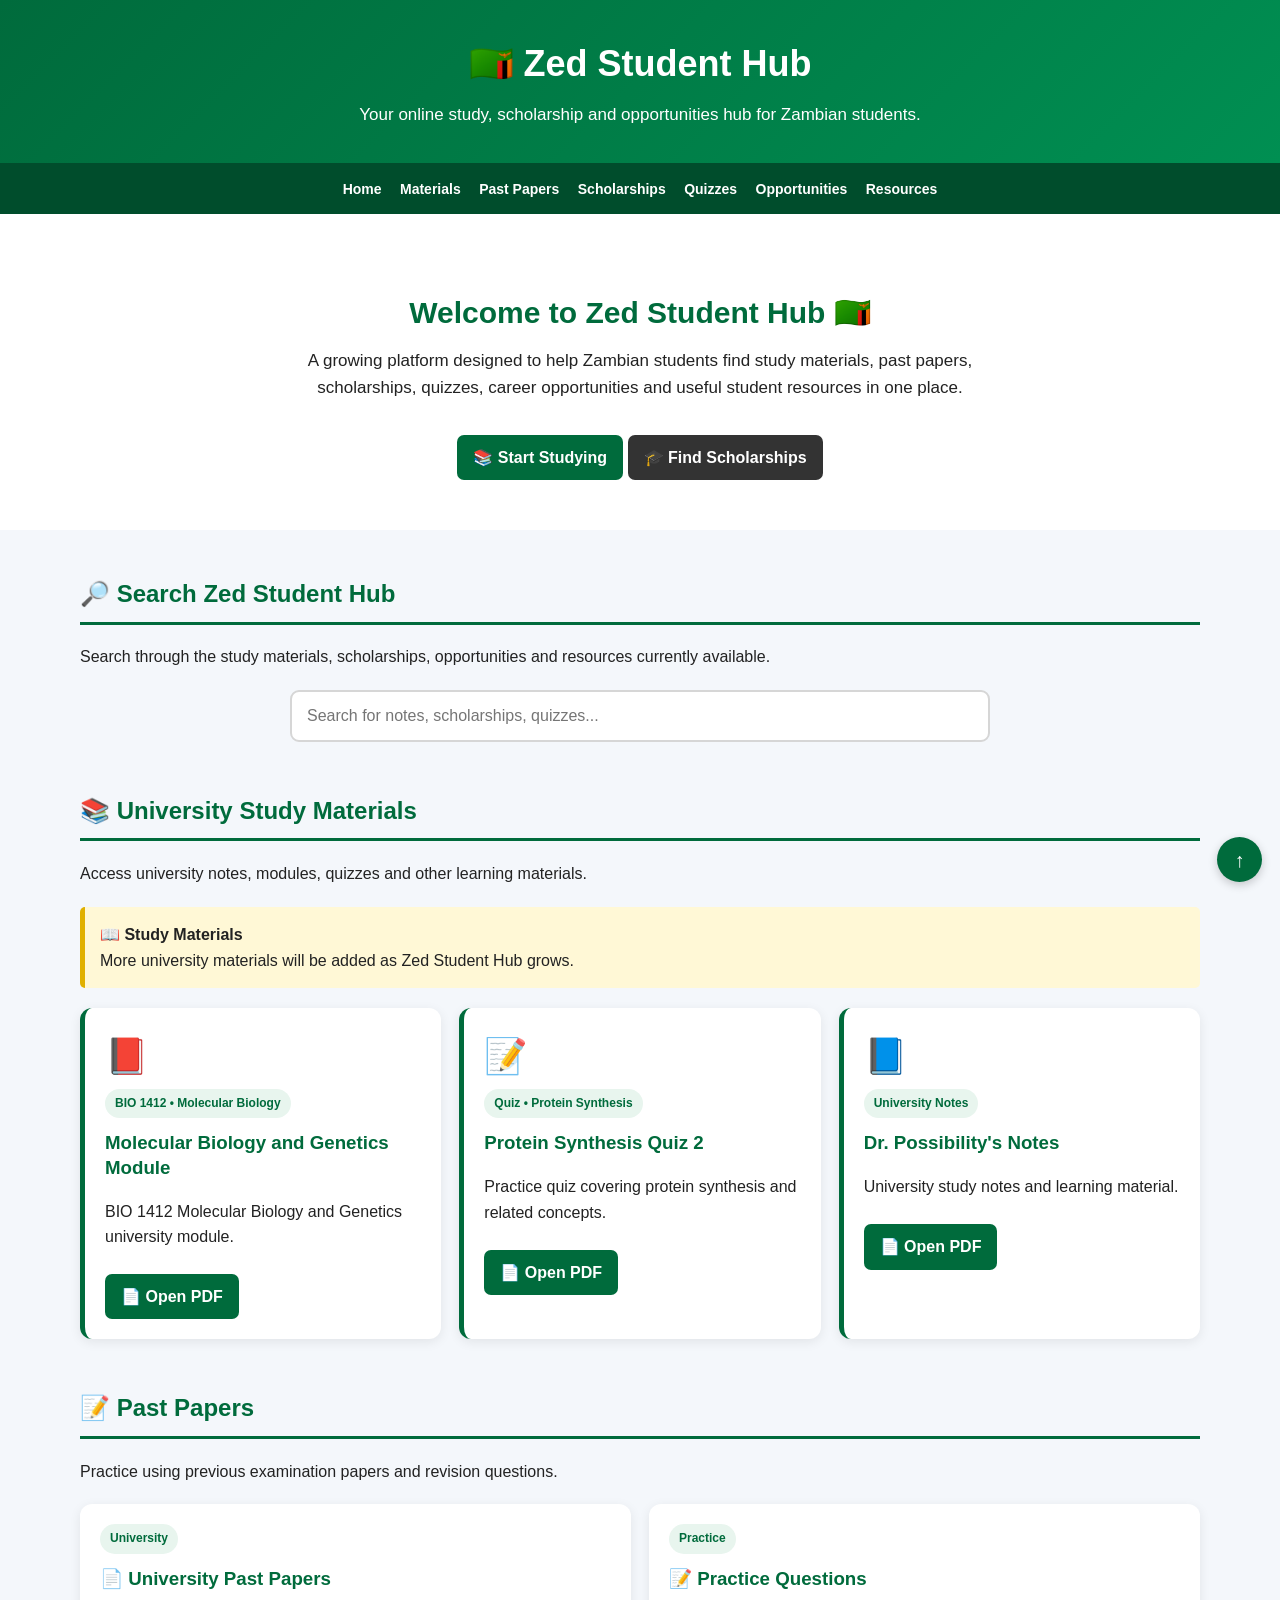
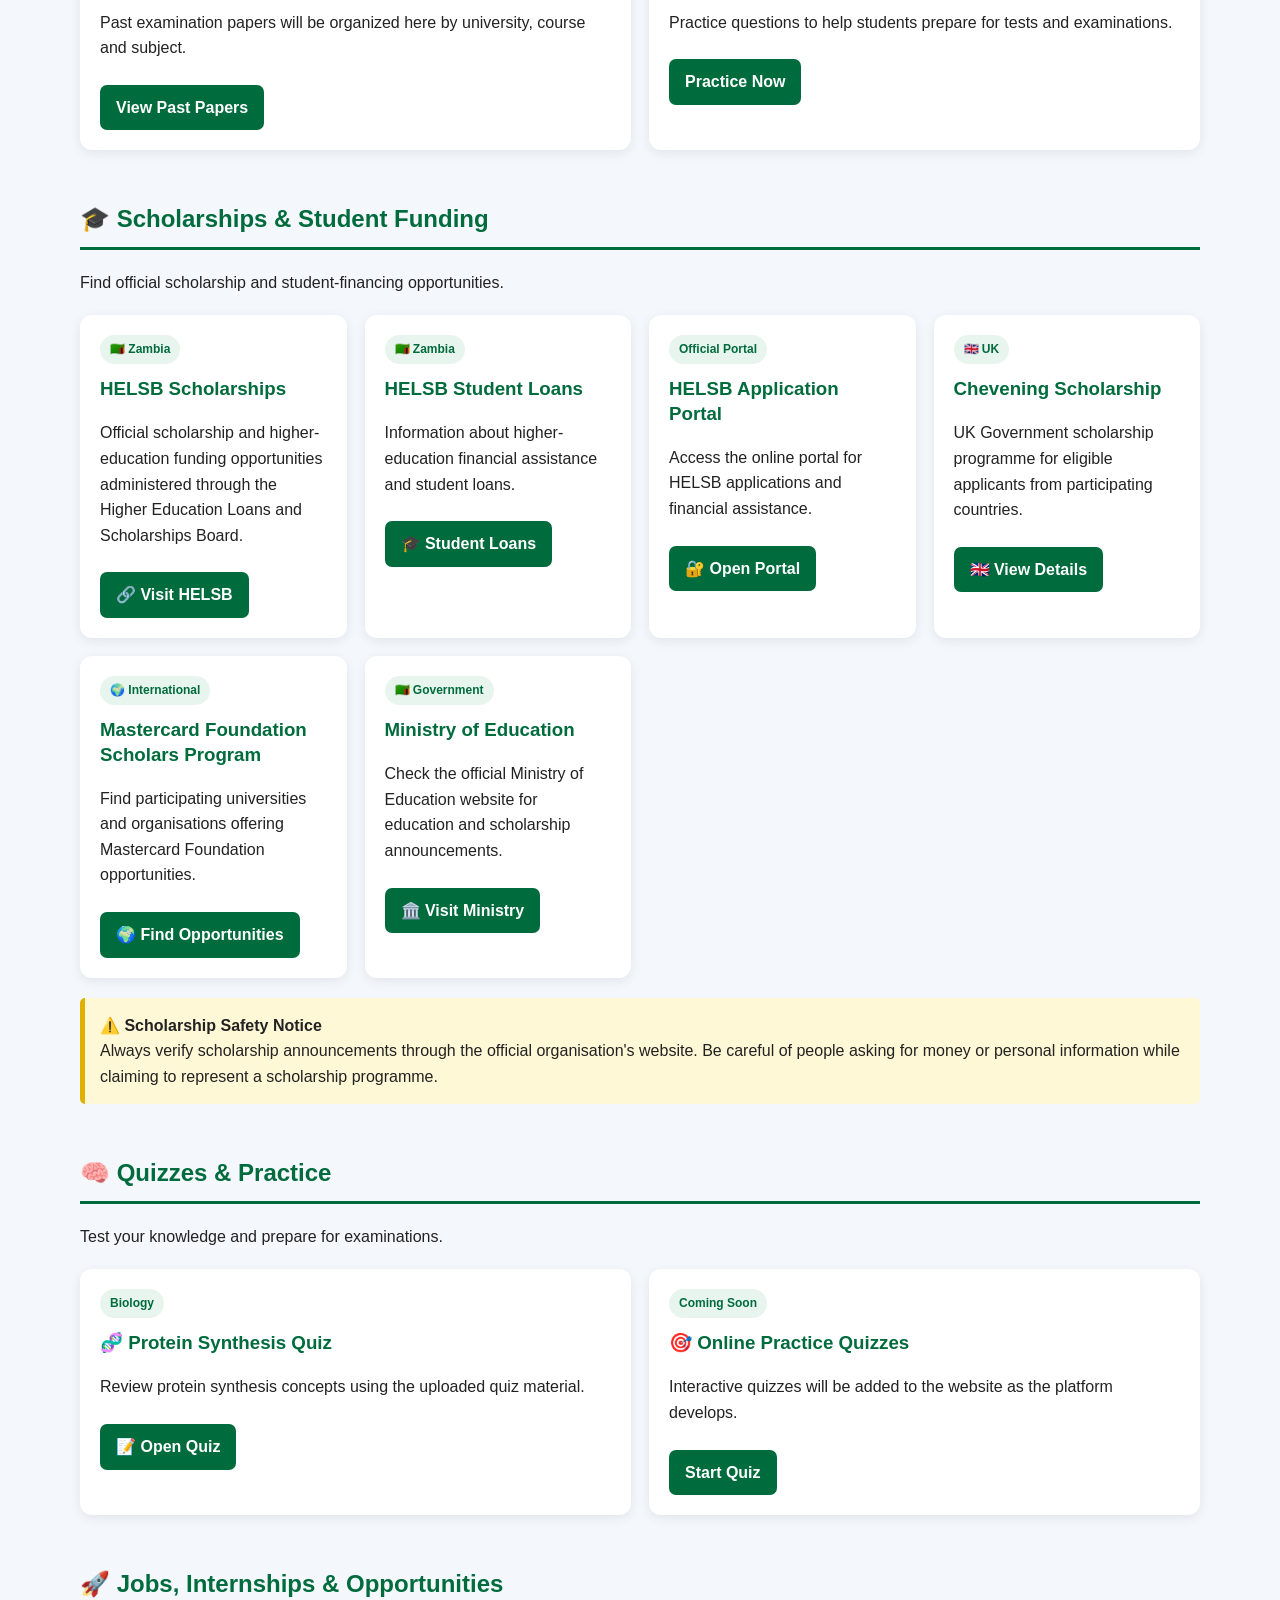
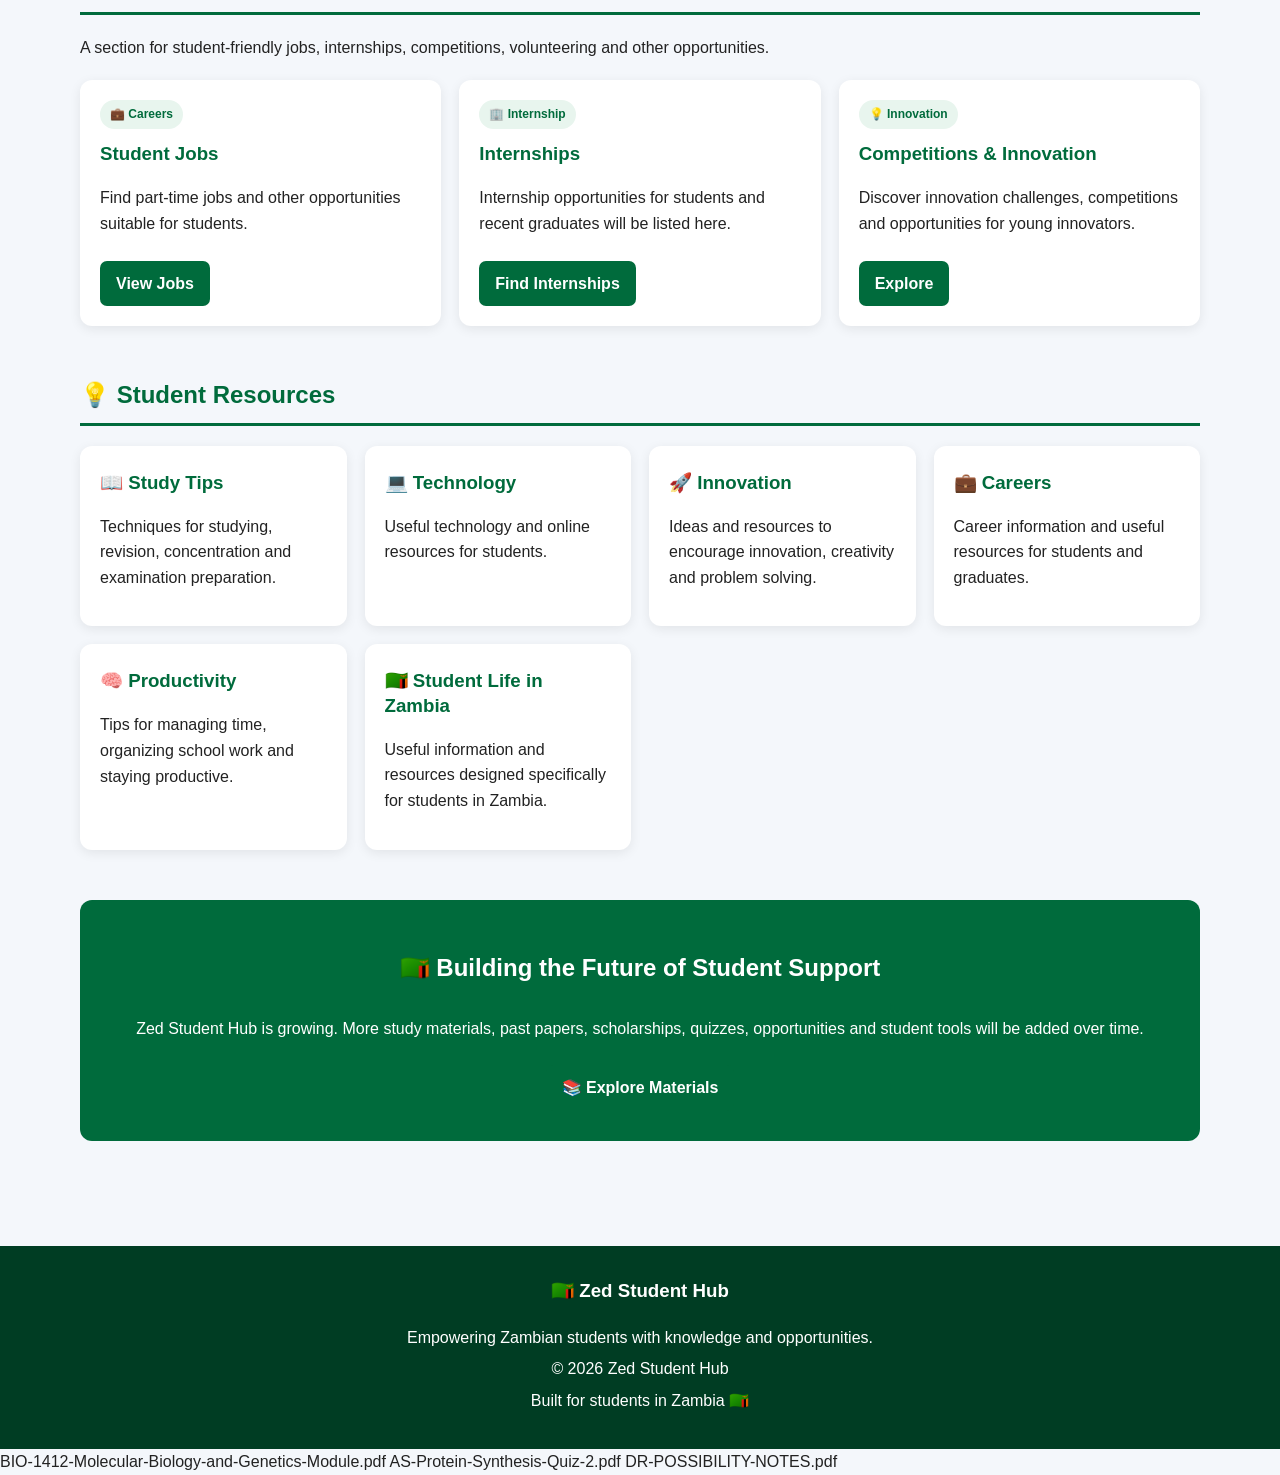
==== index.html @ a19db10c "Update index.html" ====
<!DOCTYPE html>
<html lang="en">
<head>
  <meta charset="UTF-8">
  <meta name="viewport" content="width=device-width, initial-scale=1.0">

  <title>Zed Student Hub | Zambia</title>

  <meta
    name="description"
    content="Zed Student Hub - study materials, past papers, scholarships, quizzes, jobs and opportunities for Zambian students."
  >

  <style>

    * {
      box-sizing: border-box;
      scroll-behavior: smooth;
    }

    body {
      margin: 0;
      font-family: Arial, sans-serif;
      background: #f4f7fb;
      color: #222;
      line-height: 1.6;
    }

    /* HEADER */

    header {
      background: linear-gradient(135deg, #006b3c, #008f52);
      color: white;
      padding: 35px 15px;
      text-align: center;
    }

    header h1 {
      margin: 0;
      font-size: 36px;
    }

    header p {
      margin: 8px auto 0;
      max-width: 700px;
      font-size: 17px;
    }

    /* NAVIGATION */

    nav {
      background: #004d2c;
      padding: 13px 8px;
      text-align: center;
      position: sticky;
      top: 0;
      z-index: 1000;
      overflow-x: auto;
      white-space: nowrap;
    }

    nav a {
      color: white;
      text-decoration: none;
      margin: 0 7px;
      font-size: 14px;
      font-weight: bold;
    }

    nav a:hover {
      color: #ffd700;
    }

    /* HERO */

    .hero {
      background: white;
      padding: 50px 20px;
      text-align: center;
    }

    .hero h2 {
      color: #006b3c;
      font-size: 30px;
      margin-bottom: 10px;
    }

    .hero p {
      max-width: 750px;
      margin: auto;
      font-size: 17px;
    }

    .hero-buttons {
      margin-top: 25px;
    }

    /* CONTAINER */

    .container {
      max-width: 1150px;
      margin: auto;
      padding: 25px 15px;
    }

    section {
      margin-bottom: 50px;
      scroll-margin-top: 70px;
    }

    section h2 {
      color: #006b3c;
      border-bottom: 3px solid #006b3c;
      padding-bottom: 8px;
    }

    /* CARDS */

    .cards {
      display: grid;
      grid-template-columns: repeat(auto-fit, minmax(240px, 1fr));
      gap: 18px;
      margin-top: 20px;
    }

    .card {
      background: white;
      padding: 20px;
      border-radius: 12px;
      box-shadow: 0 3px 12px rgba(0,0,0,0.08);
      transition: transform 0.2s, box-shadow 0.2s;
    }

    .card:hover {
      transform: translateY(-3px);
      box-shadow: 0 6px 18px rgba(0,0,0,0.12);
    }

    .card h3 {
      color: #006b3c;
      margin-top: 5px;
      line-height: 1.3;
    }

    .card p {
      line-height: 1.6;
    }

    /* BUTTON */

    .button {
      display: inline-block;
      background: #006b3c;
      color: white;
      padding: 10px 16px;
      border-radius: 7px;
      text-decoration: none;
      font-weight: bold;
      margin-top: 8px;
      border: none;
      cursor: pointer;
    }

    .button:hover {
      background: #004d2c;
    }

    .button.secondary {
      background: #333;
    }

    .button.secondary:hover {
      background: #111;
    }

    /* SEARCH */

    .search-box {
      width: 100%;
      max-width: 700px;
      padding: 15px;
      border: 2px solid #d6d6d6;
      border-radius: 9px;
      font-size: 16px;
      margin: 20px auto;
      display: block;
      outline: none;
    }

    .search-box:focus {
      border-color: #006b3c;
    }

    .search-message {
      text-align: center;
      font-weight: bold;
      color: #666;
      margin: 10px 0;
    }

    /* BADGES */

    .badge {
      display: inline-block;
      background: #e8f5ee;
      color: #006b3c;
      padding: 5px 10px;
      border-radius: 20px;
      font-size: 12px;
      font-weight: bold;
      margin-bottom: 8px;
    }

    /* PDF */

    .pdf-card {
      border-left: 5px solid #006b3c;
    }

    .pdf-icon {
      font-size: 35px;
      margin-bottom: 5px;
    }

    /* NOTICE */

    .notice {
      background: #fff8d6;
      border-left: 5px solid #e0b000;
      padding: 15px;
      margin: 20px 0;
      border-radius: 5px;
    }

    /* FEATURE BOX */

    .feature-box {
      background: #006b3c;
      color: white;
      padding: 30px 20px;
      border-radius: 12px;
      text-align: center;
      margin-bottom: 30px;
    }

    .feature-box h2 {
      color: white;
      border: none;
    }

    /* CATEGORY */

    .category-title {
      margin-top: 30px;
      color: #004d2c;
    }

    /* FOOTER */

    footer {
      background: #003d23;
      color: white;
      text-align: center;
      padding: 30px 15px;
      margin-top: 30px;
    }

    footer h3 {
      margin-top: 0;
    }

    footer p {
      margin: 6px 0;
    }

    /* BACK TO TOP */

    .top-button {
      position: fixed;
      right: 18px;
      bottom: 18px;
      background: #006b3c;
      color: white;
      width: 45px;
      height: 45px;
      border-radius: 50%;
      display: flex;
      align-items: center;
      justify-content: center;
      text-decoration: none;
      font-size: 20px;
      box-shadow: 0 3px 10px rgba(0,0,0,0.2);
    }

    /* MOBILE */

    @media (max-width: 600px) {

      header h1 {
        font-size: 29px;
      }

      header p {
        font-size: 15px;
      }

      .hero {
        padding: 35px 15px;
      }

      .hero h2 {
        font-size: 25px;
      }

      nav a {
        font-size: 13px;
        margin: 0 5px;
      }

      .cards {
        grid-template-columns: 1fr;
      }

      .card {
        padding: 18px;
      }

    }

  </style>
</head>

<body>

  <!-- HEADER -->

  <header>

    <h1>🇿🇲 Zed Student Hub</h1>

    <p>
      Your online study, scholarship and opportunities hub
      for Zambian students.
    </p>

  </header>


  <!-- NAVIGATION -->

  <nav>

    <a href="#home">Home</a>
    <a href="#materials">Materials</a>
    <a href="#pastpapers">Past Papers</a>
    <a href="#scholarships">Scholarships</a>
    <a href="#quizzes">Quizzes</a>
    <a href="#opportunities">Opportunities</a>
    <a href="#resources">Resources</a>

  </nav>


  <!-- HERO -->

  <div class="hero" id="home">

    <h2>Welcome to Zed Student Hub 🇿🇲</h2>

    <p>
      A growing platform designed to help Zambian students
      find study materials, past papers, scholarships,
      quizzes, career opportunities and useful student resources
      in one place.
    </p>

    <div class="hero-buttons">

      <a class="button" href="#materials">
        📚 Start Studying
      </a>

      <a class="button secondary" href="#scholarships">
        🎓 Find Scholarships
      </a>

    </div>

  </div>


  <div class="container">


    <!-- SEARCH -->

    <section>

      <h2>🔎 Search Zed Student Hub</h2>

      <p>
        Search through the study materials, scholarships,
        opportunities and resources currently available.
      </p>

      <input
        type="text"
        id="siteSearch"
        class="search-box"
        placeholder="Search for notes, scholarships, quizzes..."
        onkeyup="searchSite()"
      >

      <div id="searchMessage" class="search-message"></div>

    </section>


    <!-- STUDY MATERIALS -->

    <section id="materials">

      <h2>📚 University Study Materials</h2>

      <p>
        Access university notes, modules, quizzes and other
        learning materials.
      </p>


      <div class="notice">

        <strong>📖 Study Materials</strong><br>

        More university materials will be added as
        Zed Student Hub grows.

      </div>


      <div class="cards searchable">


        <!-- BIOLOGY -->

        <div class="card pdf-card search-item">

          <div class="pdf-icon">📕</div>

          <span class="badge">
            BIO 1412 • Molecular Biology
          </span>

          <h3>
            Molecular Biology and Genetics Module
          </h3>

          <p>
            BIO 1412 Molecular Biology and Genetics
            university module.
          </p>

          <a
            class="button"
            href="BIO-1412-Molecular-Biology-and-Genetics-Module.pdf"
            target="_blank"
            rel="noopener noreferrer"
          >
            📄 Open PDF
          </a>

        </div>


        <!-- PROTEIN SYNTHESIS -->

        <div class="card pdf-card search-item">

          <div class="pdf-icon">📝</div>

          <span class="badge">
            Quiz • Protein Synthesis
          </span>

          <h3>
            Protein Synthesis Quiz 2
          </h3>

          <p>
            Practice quiz covering protein synthesis
            and related concepts.
          </p>

          <a
            class="button"
            href="AS-Protein-Synthesis-Quiz-2.pdf"
            target="_blank"
            rel="noopener noreferrer"
          >
            📄 Open PDF
          </a>

        </div>


        <!-- DR POSSIBILITY -->

        <div class="card pdf-card search-item">

          <div class="pdf-icon">📘</div>

          <span class="badge">
            University Notes
          </span>

          <h3>
            Dr. Possibility's Notes
          </h3>

          <p>
            University study notes and learning material.
          </p>

          <a
            class="button"
            href="DR-POSSIBILITY-NOTES.pdf"
            target="_blank"
            rel="noopener noreferrer"
          >
            📄 Open PDF
          </a>

        </div>


      </div>

    </section>


    <!-- PAST PAPERS -->

    <section id="pastpapers">

      <h2>📝 Past Papers</h2>

      <p>
        Practice using previous examination papers
        and revision questions.
      </p>


      <div class="cards">


        <div class="card search-item">

          <span class="badge">
            University
          </span>

          <h3>
            📄 University Past Papers
          </h3>

          <p>
            Past examination papers will be organized
            here by university, course and subject.
          </p>

          <a
            class="button"
            href="#"
            onclick="comingSoon(event)"
          >
            View Past Papers
          </a>

        </div>


        <div class="card search-item">

          <span class="badge">
            Practice
          </span>

          <h3>
            📝 Practice Questions
          </h3>

          <p>
            Practice questions to help students prepare
            for tests and examinations.
          </p>

          <a
            class="button"
            href="#quizzes"
          >
            Practice Now
          </a>

        </div>


      </div>

    </section>


    <!-- SCHOLARSHIPS -->

    <section id="scholarships">

      <h2>🎓 Scholarships & Student Funding</h2>

      <p>
        Find official scholarship and student-financing
        opportunities.
      </p>


      <div class="cards">


        <!-- HELSB -->

        <div class="card search-item">

          <span class="badge">
            🇿🇲 Zambia
          </span>

          <h3>
            HELSB Scholarships
          </h3>

          <p>
            Official scholarship and higher-education
            funding opportunities administered through
            the Higher Education Loans and Scholarships Board.
          </p>

          <a
            class="button"
            href="https://helsb.gov.zm/"
            target="_blank"
            rel="noopener noreferrer"
          >
            🔗 Visit HELSB
          </a>

        </div>


        <!-- HELSB LOANS -->

        <div class="card search-item">

          <span class="badge">
            🇿🇲 Zambia
          </span>

          <h3>
            HELSB Student Loans
          </h3>

          <p>
            Information about higher-education financial
            assistance and student loans.
          </p>

          <a
            class="button"
            href="https://helsb.gov.zm/loans/"
            target="_blank"
            rel="noopener noreferrer"
          >
            🎓 Student Loans
          </a>

        </div>


        <!-- PORTAL -->

        <div class="card search-item">

          <span class="badge">
            Official Portal
          </span>

          <h3>
            HELSB Application Portal
          </h3>

          <p>
            Access the online portal for HELSB applications
            and financial assistance.
          </p>

          <a
            class="button"
            href="https://portal.helsb.gov.zm/"
            target="_blank"
            rel="noopener noreferrer"
          >
            🔐 Open Portal
          </a>

        </div>


        <!-- CHEVENING -->

        <div class="card search-item">

          <span class="badge">
            🇬🇧 UK
          </span>

          <h3>
            Chevening Scholarship
          </h3>

          <p>
            UK Government scholarship programme for eligible
            applicants from participating countries.
          </p>

          <a
            class="button"
            href="https://www.chevening.org/scholarship/zambia/"
            target="_blank"
            rel="noopener noreferrer"
          >
            🇬🇧 View Details
          </a>

        </div>


        <!-- MASTERCARD -->

        <div class="card search-item">

          <span class="badge">
            🌍 International
          </span>

          <h3>
            Mastercard Foundation Scholars Program
          </h3>

          <p>
            Find participating universities and organisations
            offering Mastercard Foundation opportunities.
          </p>

          <a
            class="button"
            href="https://mastercardfdn.org/en/what-we-do/our-programs/mastercard-foundation-scholars-program/where-to-apply/"
            target="_blank"
            rel="noopener noreferrer"
          >
            🌍 Find Opportunities
          </a>

        </div>


        <!-- MINISTRY -->

        <div class="card search-item">

          <span class="badge">
            🇿🇲 Government
          </span>

          <h3>
            Ministry of Education
          </h3>

          <p>
            Check the official Ministry of Education website
            for education and scholarship announcements.
          </p>

          <a
            class="button"
            href="https://www.edu.gov.zm/"
            target="_blank"
            rel="noopener noreferrer"
          >
            🏛️ Visit Ministry
          </a>

        </div>


      </div>


      <div class="notice">

        <strong>⚠️ Scholarship Safety Notice</strong><br>

        Always verify scholarship announcements through
        the official organisation's website. Be careful of
        people asking for money or personal information
        while claiming to represent a scholarship programme.

      </div>

    </section>


    <!-- QUIZZES -->

    <section id="quizzes">

      <h2>🧠 Quizzes & Practice</h2>

      <p>
        Test your knowledge and prepare for examinations.
      </p>


      <div class="cards">


        <div class="card search-item">

          <span class="badge">
            Biology
          </span>

          <h3>
            🧬 Protein Synthesis Quiz
          </h3>

          <p>
            Review protein synthesis concepts using
            the uploaded quiz material.
          </p>

          <a
            class="button"
            href="AS-Protein-Synthesis-Quiz-2.pdf"
            target="_blank"
            rel="noopener noreferrer"
          >
            📝 Open Quiz
          </a>

        </div>


        <div class="card search-item">

          <span class="badge">
            Coming Soon
          </span>

          <h3>
            🎯 Online Practice Quizzes
          </h3>

          <p>
            Interactive quizzes will be added to the
            website as the platform develops.
          </p>

          <a
            class="button"
            href="#"
            onclick="comingSoon(event)"
          >
            Start Quiz
          </a>

        </div>


      </div>

    </section>


    <!-- OPPORTUNITIES -->

    <section id="opportunities">

      <h2>🚀 Jobs, Internships & Opportunities</h2>

      <p>
        A section for student-friendly jobs, internships,
        competitions, volunteering and other opportunities.
      </p>


      <div class="cards">


        <div class="card search-item">

          <span class="badge">
            💼 Careers
          </span>

          <h3>
            Student Jobs
          </h3>

          <p>
            Find part-time jobs and other opportunities
            suitable for students.
          </p>

          <a
            class="button"
            href="#"
            onclick="comingSoon(event)"
          >
            View Jobs
          </a>

        </div>


        <div class="card search-item">

          <span class="badge">
            🏢 Internship
          </span>

          <h3>
            Internships
          </h3>

          <p>
            Internship opportunities for students and
            recent graduates will be listed here.
          </p>

          <a
            class="button"
            href="#"
            onclick="comingSoon(event)"
          >
            Find Internships
          </a>

        </div>


        <div class="card search-item">

          <span class="badge">
            💡 Innovation
          </span>

          <h3>
            Competitions & Innovation
          </h3>

          <p>
            Discover innovation challenges, competitions
            and opportunities for young innovators.
          </p>

          <a
            class="button"
            href="#"
            onclick="comingSoon(event)"
          >
            Explore
          </a>

        </div>


      </div>

    </section>


    <!-- RESOURCES -->

    <section id="resources">

      <h2>💡 Student Resources</h2>


      <div class="cards">


        <div class="card search-item">

          <h3>
            📖 Study Tips
          </h3>

          <p>
            Techniques for studying, revision,
            concentration and examination preparation.
          </p>

        </div>


        <div class="card search-item">

          <h3>
            💻 Technology
          </h3>

          <p>
            Useful technology and online resources
            for students.
          </p>

        </div>


        <div class="card search-item">

          <h3>
            🚀 Innovation
          </h3>

          <p>
            Ideas and resources to encourage innovation,
            creativity and problem solving.
          </p>

        </div>


        <div class="card search-item">

          <h3>
            💼 Careers
          </h3>

          <p>
            Career information and useful resources
            for students and graduates.
          </p>

        </div>


        <div class="card search-item">

          <h3>
            🧠 Productivity
          </h3>

          <p>
            Tips for managing time, organizing school work
            and staying productive.
          </p>

        </div>


        <div class="card search-item">

          <h3>
            🇿🇲 Student Life in Zambia
          </h3>

          <p>
            Useful information and resources designed
            specifically for students in Zambia.
          </p>

        </div>


      </div>

    </section>


    <!-- FUTURE FEATURE -->

    <section>

      <div class="feature-box">

        <h2>
          🇿🇲 Building the Future of Student Support
        </h2>

        <p>
          Zed Student Hub is growing. More study materials,
          past papers, scholarships, quizzes, opportunities
          and student tools will be added over time.
        </p>

        <a
          class="button"
          href="#materials"
        >
          📚 Explore Materials
        </a>

      </div>

    </section>


  </div>


  <!-- FOOTER -->

  <footer>

    <h3>
      🇿🇲 Zed Student Hub
    </h3>

    <p>
      Empowering Zambian students with knowledge
      and opportunities.
    </p>

    <p>
      © 2026 Zed Student Hub
    </p>

    <p>
      Built for students in Zambia 🇿🇲
    </p>

  </footer>


  <!-- BACK TO TOP -->

  <a
    href="#home"
    class="top-button"
    title="Back to top"
  >
    ↑
  </a>


  <!-- JAVASCRIPT -->

  <script>

    /*
      SITE-WIDE SEARCH
    */

    function searchSite() {

      let input =
        document.getElementById("siteSearch")
          .value
          .toLowerCase()
          .trim();

      let items =
        document.getElementsByClassName("search-item");

      let visibleCount = 0;

      for (let i = 0; i < items.length; i++) {

        let text =
          items[i].innerText.toLowerCase();

        if (text.includes(input)) {

          items[i].style.display = "";

          visibleCount++;

        } else {

          items[i].style.display = "none";

        }

      }

      let message =
        document.getElementById("searchMessage");

      if (input === "") {

        message.innerText = "";

      } else if (visibleCount === 0) {

        message.innerText =
          "No results found. Try another search.";

      } else {

        message.innerText =
          visibleCount + " result(s) found.";

      }

    }


    /*
      COMING SOON MESSAGE
    */

    function comingSoon(event) {

      event.preventDefault();

      alert(
        "This section is coming soon. More content will be added to Zed Student Hub."
      );

    }

  </script>


</body>
</html>BIO-1412-Molecular-Biology-and-Genetics-Module.pdf
AS-Protein-Synthesis-Quiz-2.pdf
DR-POSSIBILITY-NOTES.pdf
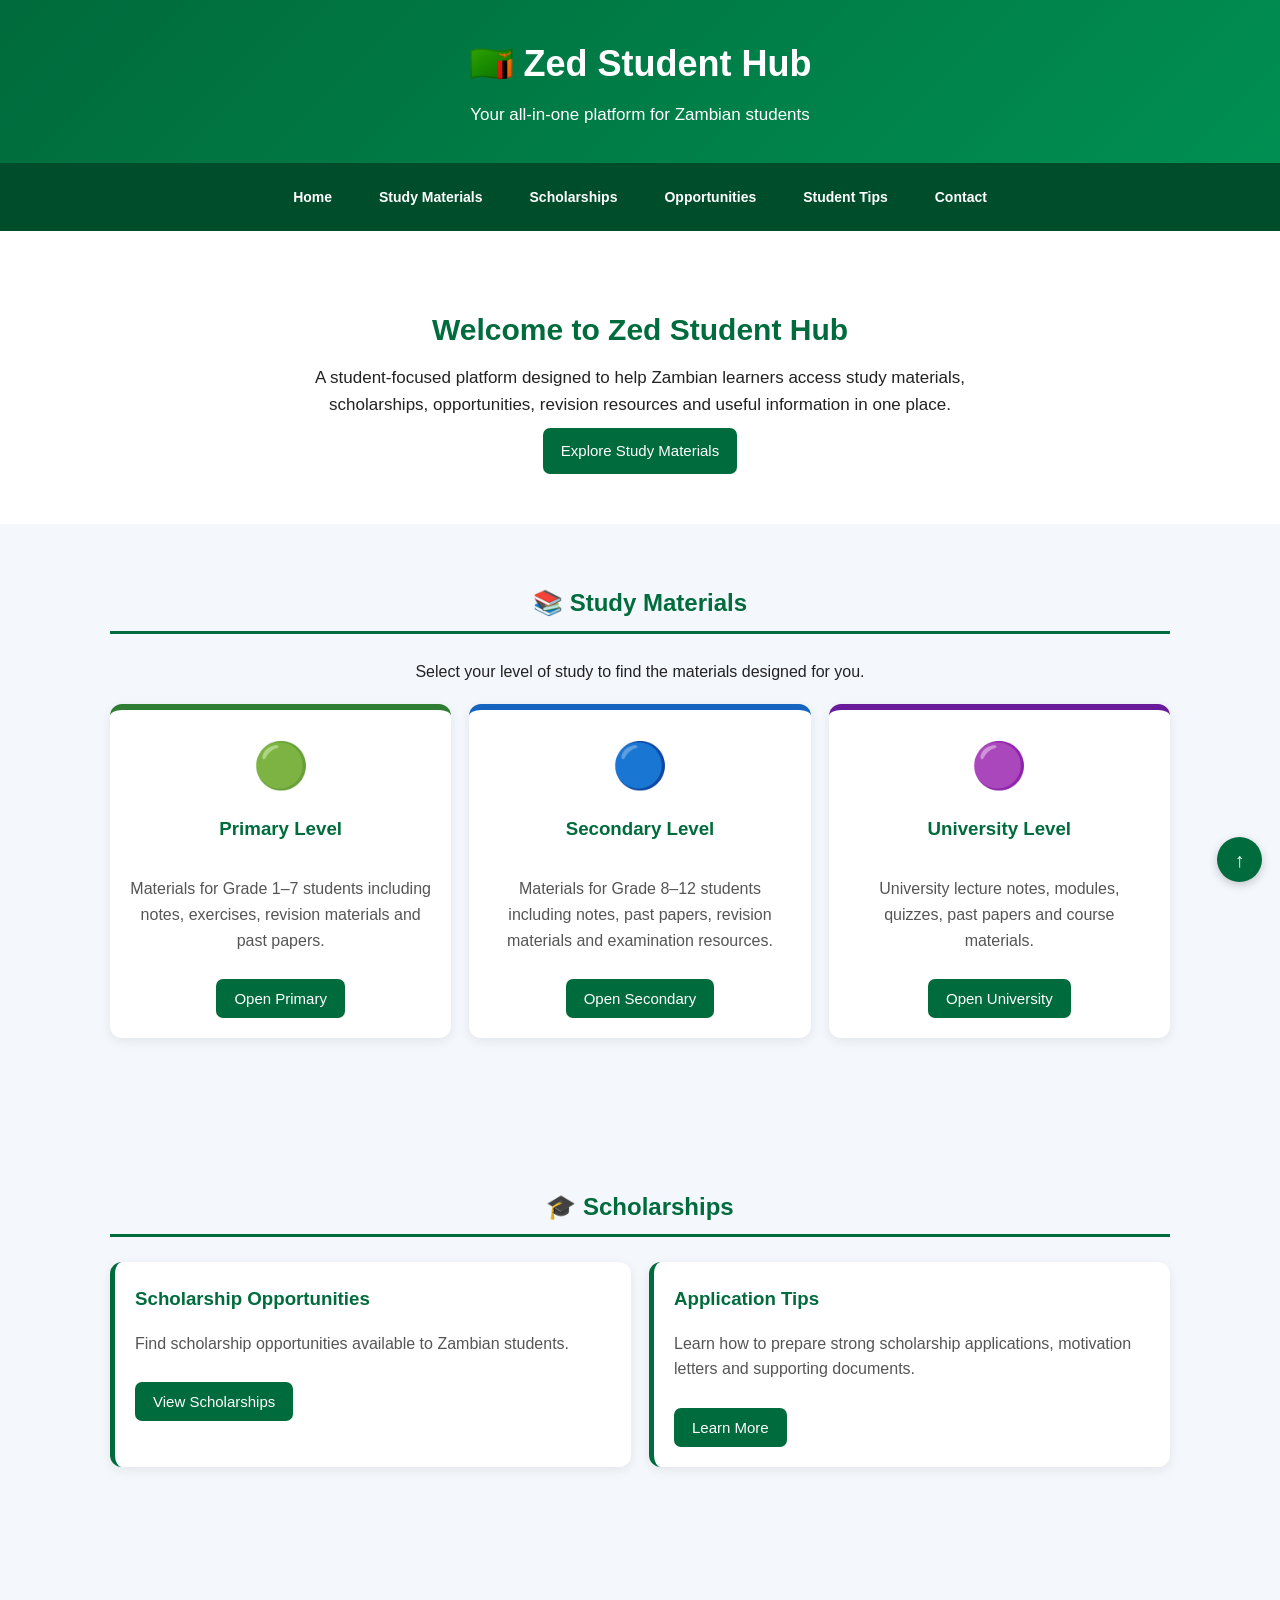
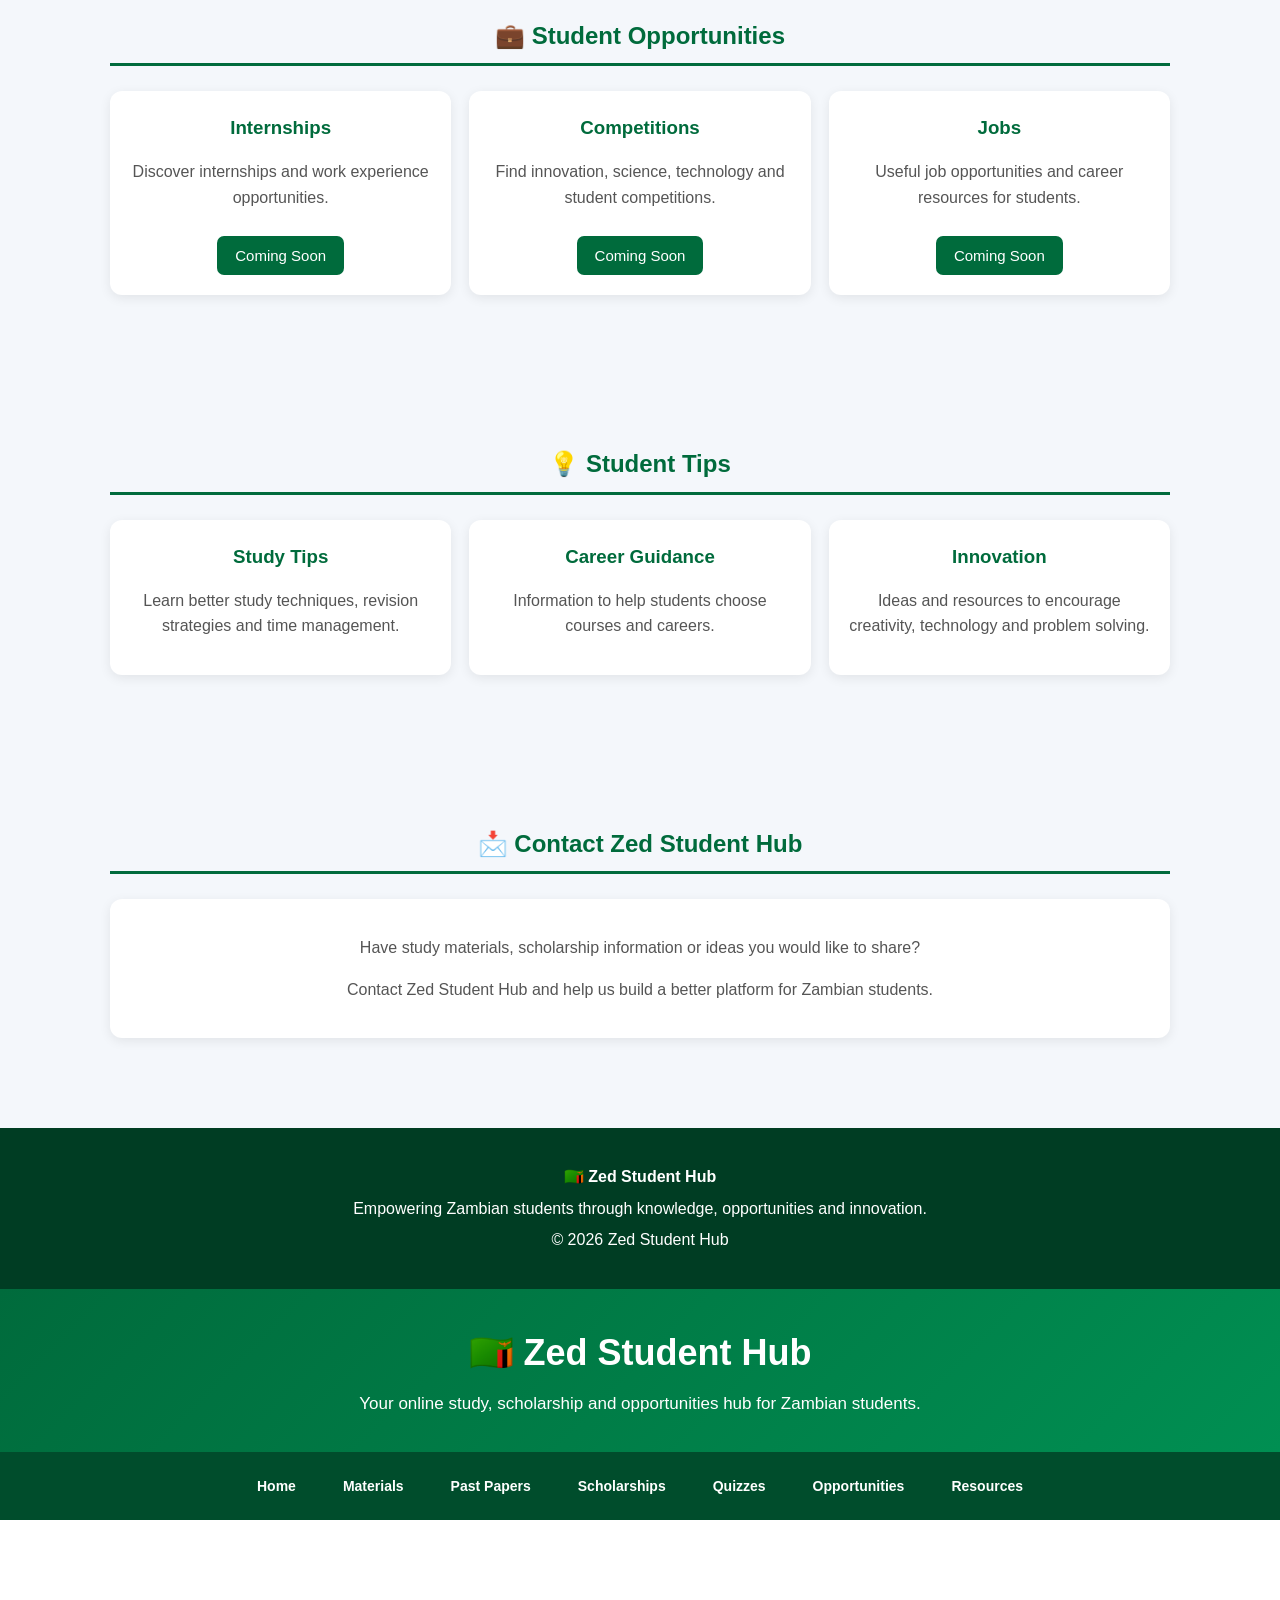
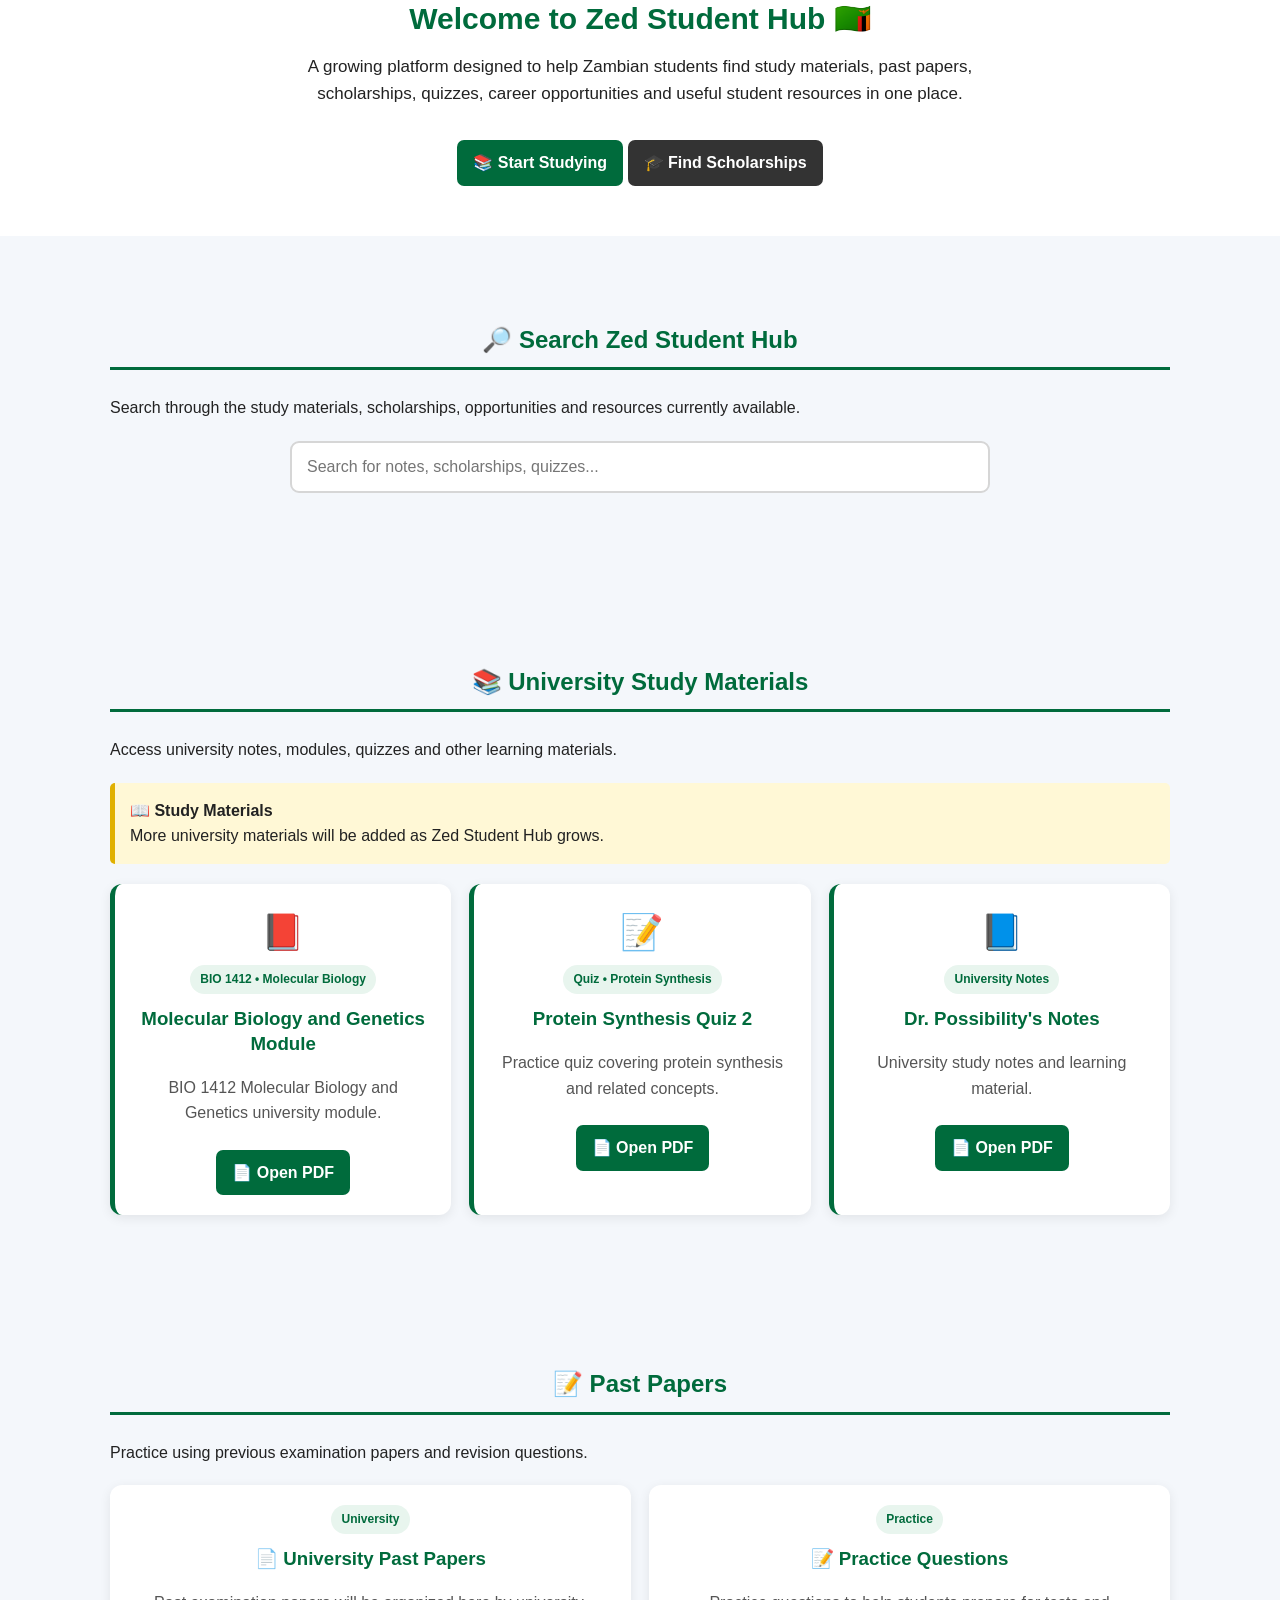
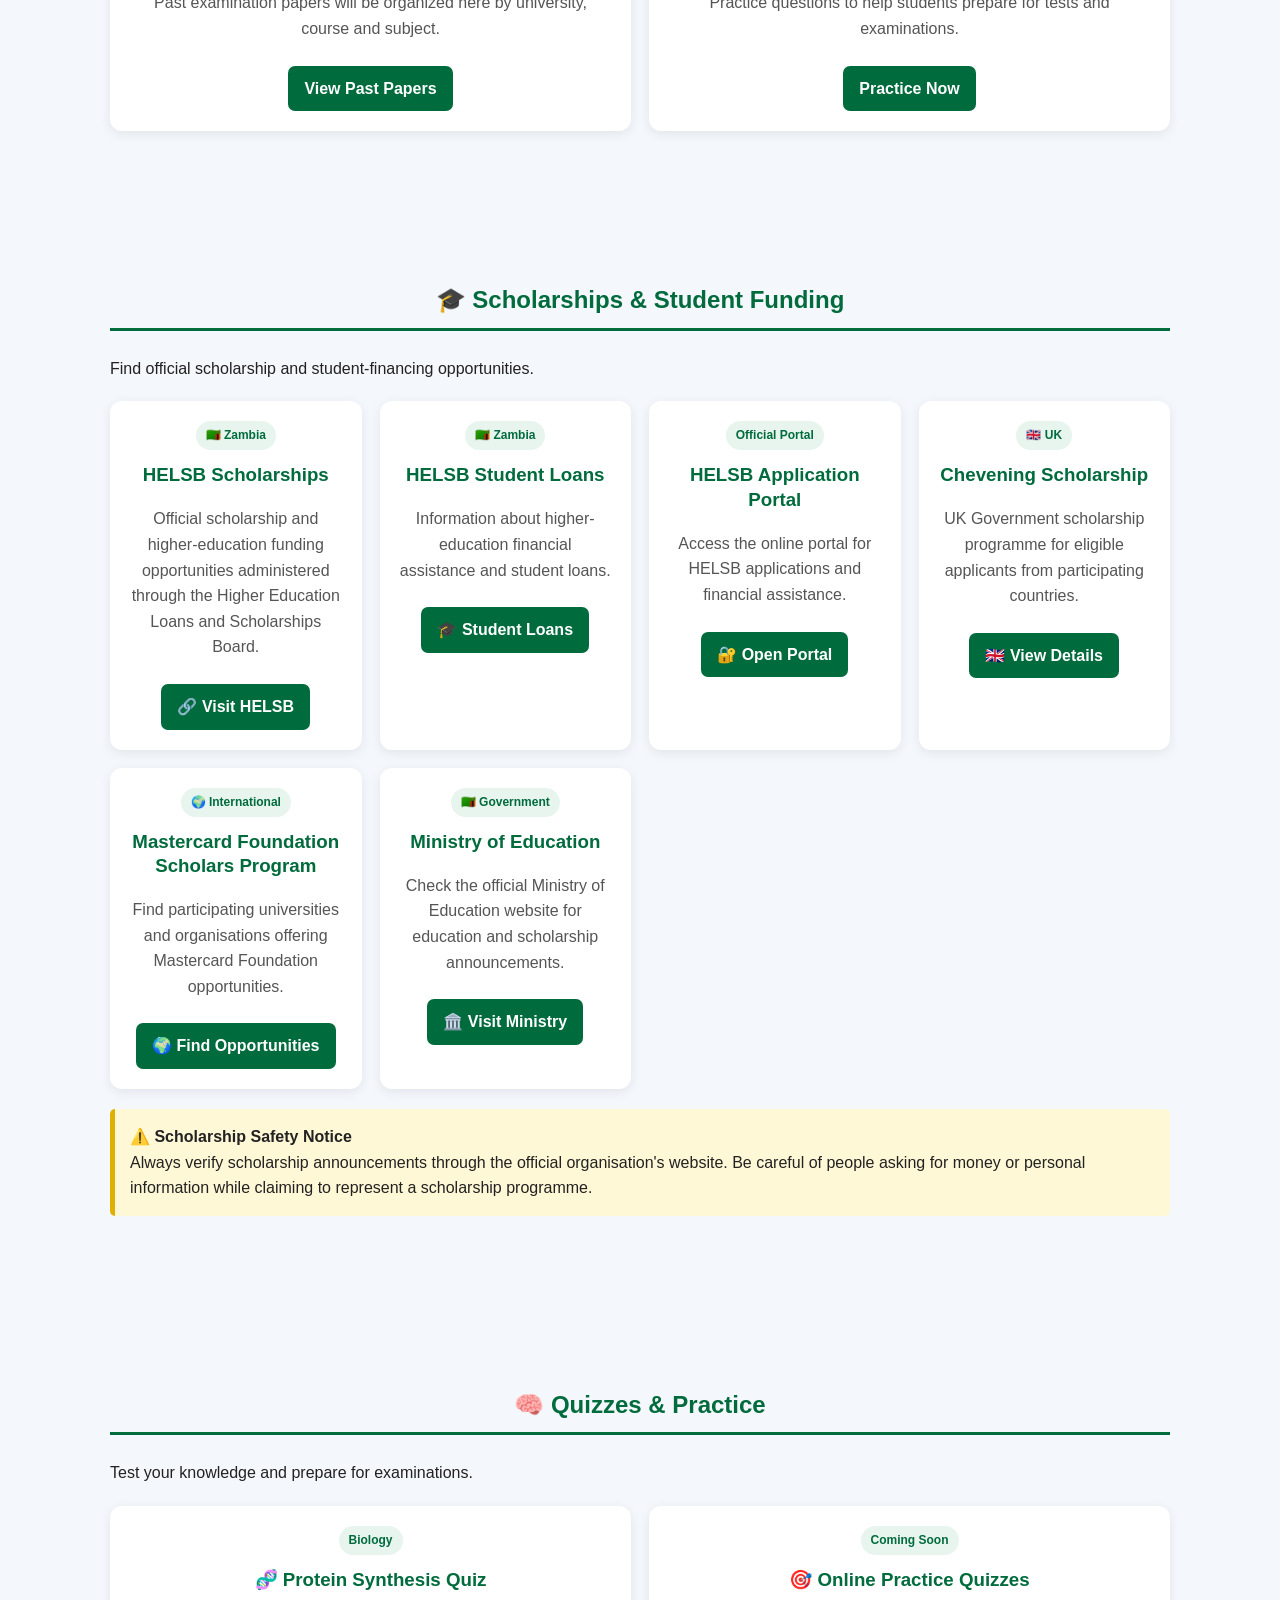
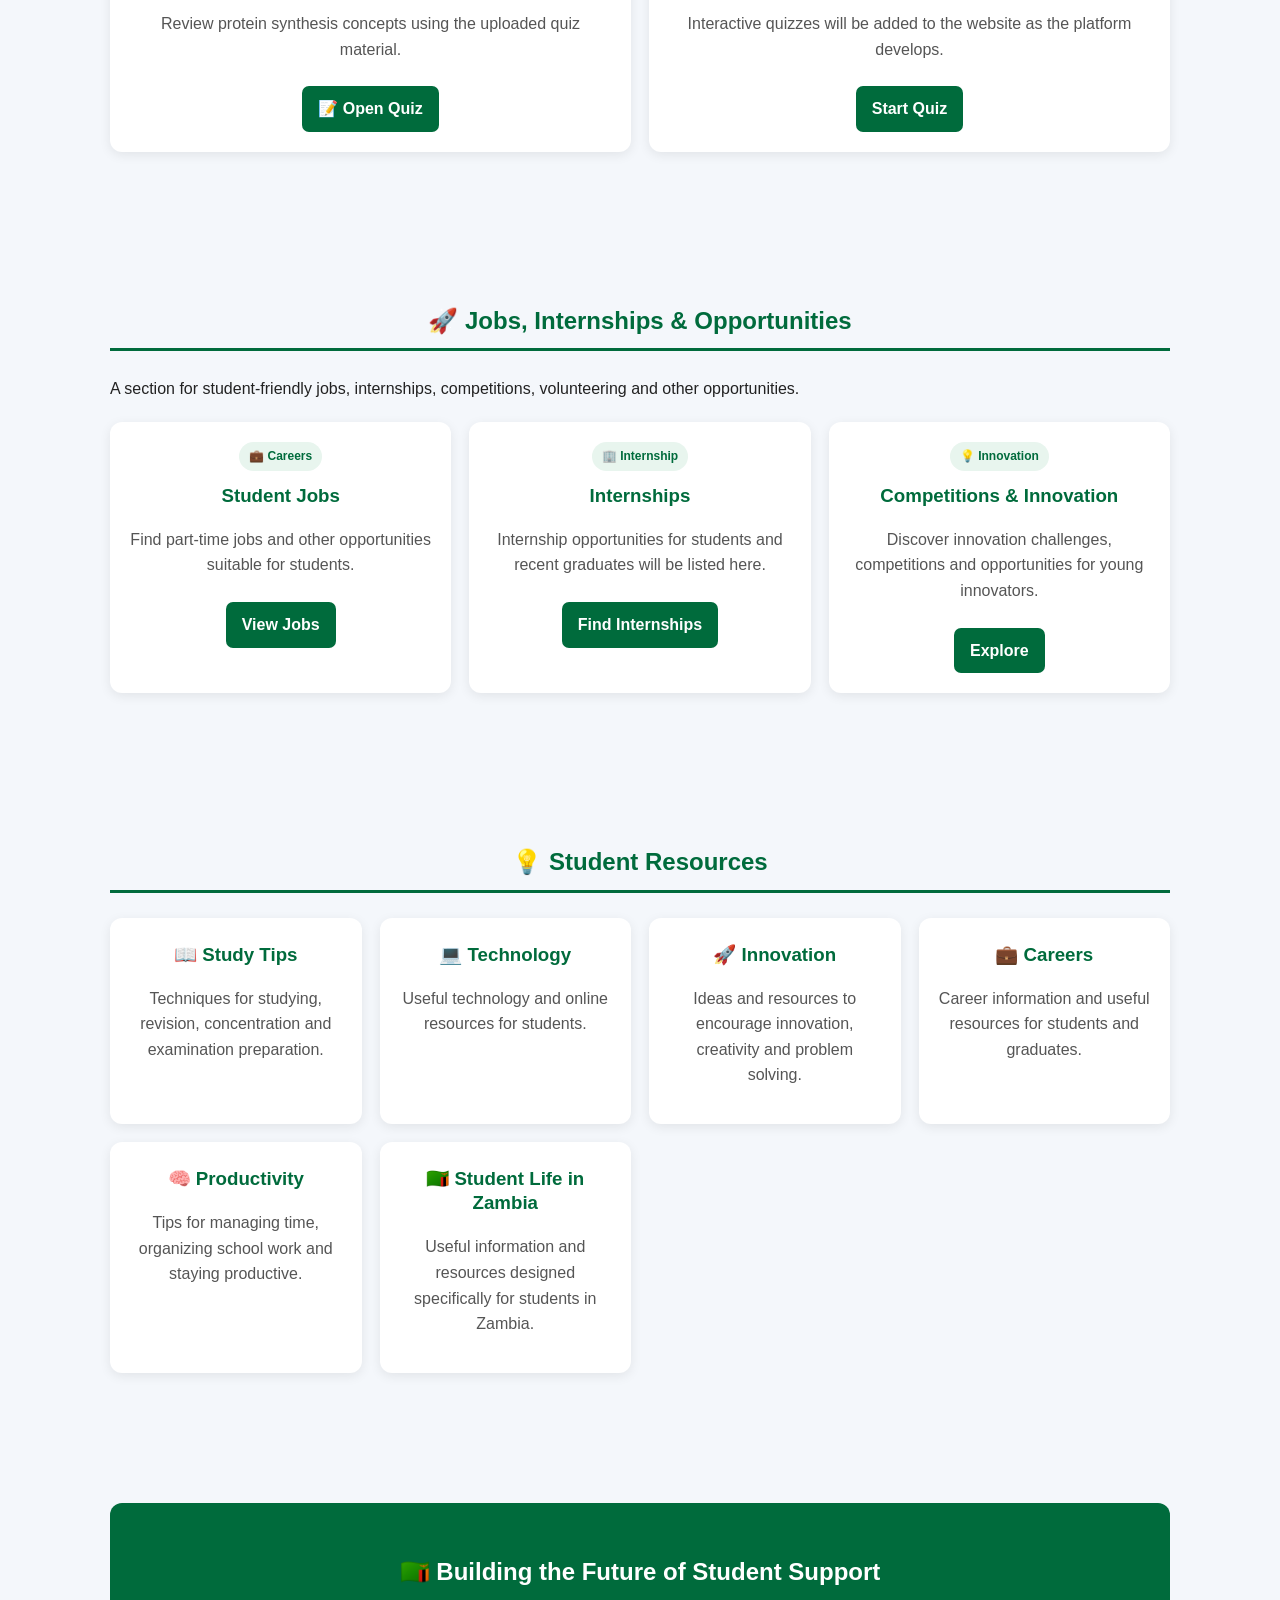
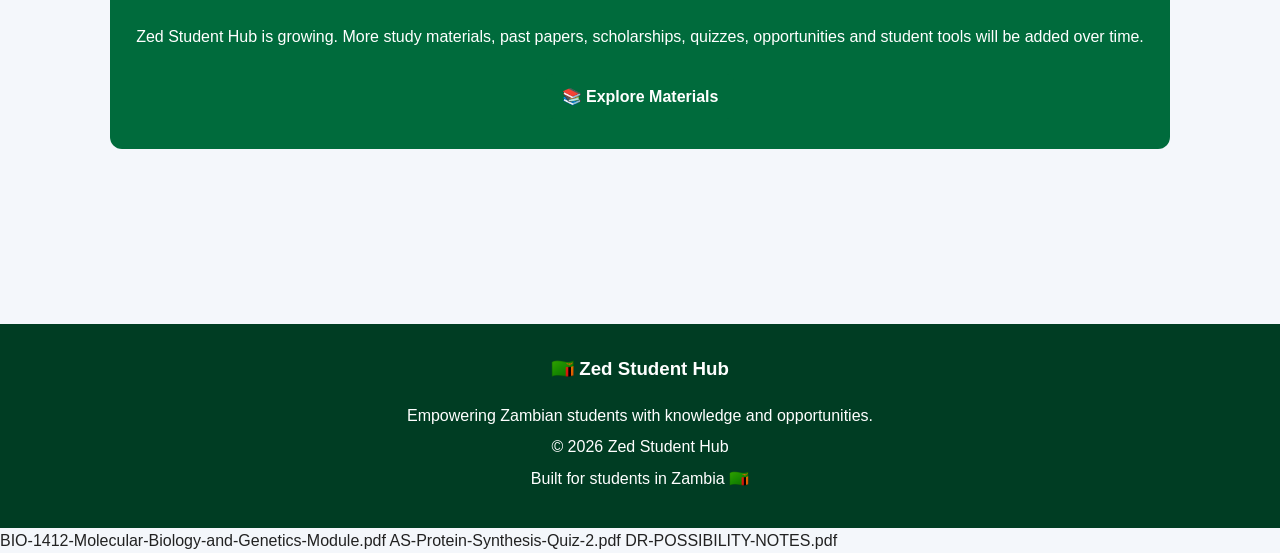
==== commit a136e681: "Update index.html" ====
--- a/index.html
+++ b/index.html
@@ -1,4 +1,613 @@
 <!DOCTYPE html>
+<html lang="en">
+<head>
+  <meta charset="UTF-8">
+  <meta name="viewport" content="width=device-width, initial-scale=1.0">
+
+  <title>Zed Student Hub</title>
+
+  <style>
+    * {
+      box-sizing: border-box;
+      scroll-behavior: smooth;
+    }
+
+    body {
+      margin: 0;
+      font-family: Arial, sans-serif;
+      background: #f4f7fb;
+      color: #222;
+    }
+
+    /* HEADER */
+    header {
+      background: #006b3c;
+      color: white;
+      padding: 20px;
+      text-align: center;
+    }
+
+    header h1 {
+      margin: 0;
+      font-size: 30px;
+    }
+
+    header p {
+      margin: 8px 0 0;
+      font-size: 15px;
+    }
+
+    /* NAVIGATION */
+    nav {
+      background: #00552f;
+      display: flex;
+      justify-content: center;
+      flex-wrap: wrap;
+      gap: 5px;
+      padding: 10px;
+      position: sticky;
+      top: 0;
+      z-index: 1000;
+    }
+
+    nav a {
+      color: white;
+      text-decoration: none;
+      padding: 10px 14px;
+      border-radius: 6px;
+      font-size: 14px;
+    }
+
+    nav a:hover {
+      background: #008f52;
+    }
+
+    /* HERO */
+    .hero {
+      text-align: center;
+      padding: 45px 20px;
+      background: white;
+    }
+
+    .hero h2 {
+      color: #006b3c;
+      font-size: 28px;
+      margin-bottom: 10px;
+    }
+
+    .hero p {
+      max-width: 700px;
+      margin: auto;
+      line-height: 1.6;
+    }
+
+    /* GENERAL SECTIONS */
+    section {
+      padding: 40px 20px;
+      max-width: 1100px;
+      margin: auto;
+    }
+
+    section h2 {
+      text-align: center;
+      color: #006b3c;
+      margin-bottom: 25px;
+    }
+
+    /* CARDS */
+    .cards {
+      display: grid;
+      grid-template-columns: repeat(auto-fit, minmax(230px, 1fr));
+      gap: 20px;
+    }
+
+    .card {
+      background: white;
+      padding: 25px;
+      border-radius: 12px;
+      box-shadow: 0 3px 12px rgba(0,0,0,0.08);
+      text-align: center;
+    }
+
+    .card h3 {
+      margin-top: 0;
+      color: #006b3c;
+    }
+
+    .card p {
+      line-height: 1.5;
+      color: #555;
+    }
+
+    /* BUTTONS */
+    .btn {
+      display: inline-block;
+      background: #006b3c;
+      color: white;
+      text-decoration: none;
+      padding: 11px 18px;
+      border-radius: 7px;
+      margin-top: 10px;
+      border: none;
+      cursor: pointer;
+      font-size: 15px;
+    }
+
+    .btn:hover {
+      background: #004d2b;
+    }
+
+    /* STUDY LEVELS */
+    .level-card {
+      min-height: 220px;
+      display: flex;
+      flex-direction: column;
+      justify-content: center;
+      align-items: center;
+    }
+
+    .level-icon {
+      font-size: 45px;
+      margin-bottom: 10px;
+    }
+
+    .primary {
+      border-top: 6px solid #2e7d32;
+    }
+
+    .secondary {
+      border-top: 6px solid #1565c0;
+    }
+
+    .university {
+      border-top: 6px solid #6a1b9a;
+    }
+
+    /* MATERIAL SECTIONS */
+    .material-section {
+      display: none;
+      background: white;
+      padding: 25px;
+      border-radius: 12px;
+      margin-top: 25px;
+      box-shadow: 0 3px 12px rgba(0,0,0,0.08);
+    }
+
+    .material-section.active {
+      display: block;
+    }
+
+    .material-section h3 {
+      color: #006b3c;
+    }
+
+    .material-list {
+      display: grid;
+      grid-template-columns: repeat(auto-fit, minmax(200px, 1fr));
+      gap: 15px;
+      margin-top: 20px;
+    }
+
+    .material-item {
+      background: #f4f7fb;
+      padding: 18px;
+      border-radius: 8px;
+      text-align: center;
+    }
+
+    .material-item h4 {
+      margin-top: 0;
+      color: #006b3c;
+    }
+
+    /* SCHOLARSHIPS */
+    .scholarship {
+      border-left: 5px solid #006b3c;
+      text-align: left;
+    }
+
+    .scholarship h3 {
+      margin-top: 0;
+    }
+
+    /* FOOTER */
+    footer {
+      background: #003d22;
+      color: white;
+      text-align: center;
+      padding: 25px 15px;
+      margin-top: 40px;
+    }
+
+    footer p {
+      margin: 6px;
+    }
+
+    /* MOBILE */
+    @media (max-width: 600px) {
+      header h1 {
+        font-size: 25px;
+      }
+
+      .hero h2 {
+        font-size: 24px;
+      }
+
+      nav a {
+        font-size: 13px;
+        padding: 8px 10px;
+      }
+    }
+  </style>
+</head>
+
+<body>
+
+  <!-- HEADER -->
+  <header>
+    <h1>🇿🇲 Zed Student Hub</h1>
+    <p>Your all-in-one platform for Zambian students</p>
+  </header>
+
+  <!-- NAVIGATION -->
+  <nav>
+    <a href="#home">Home</a>
+    <a href="#study">Study Materials</a>
+    <a href="#scholarships">Scholarships</a>
+    <a href="#opportunities">Opportunities</a>
+    <a href="#tips">Student Tips</a>
+    <a href="#contact">Contact</a>
+  </nav>
+
+  <!-- HOME -->
+  <div class="hero" id="home">
+    <h2>Welcome to Zed Student Hub</h2>
+
+    <p>
+      A student-focused platform designed to help Zambian learners
+      access study materials, scholarships, opportunities, revision
+      resources and useful information in one place.
+    </p>
+
+    <a href="#study" class="btn">Explore Study Materials</a>
+  </div>
+
+  <!-- STUDY MATERIALS -->
+  <section id="study">
+
+    <h2>📚 Study Materials</h2>
+
+    <p style="text-align:center;">
+      Select your level of study to find the materials designed for you.
+    </p>
+
+    <div class="cards">
+
+      <!-- PRIMARY -->
+      <div class="card level-card primary">
+        <div class="level-icon">🟢</div>
+
+        <h3>Primary Level</h3>
+
+        <p>
+          Materials for Grade 1–7 students including notes,
+          exercises, revision materials and past papers.
+        </p>
+
+        <button class="btn" onclick="showLevel('primaryMaterials')">
+          Open Primary
+        </button>
+      </div>
+
+      <!-- SECONDARY -->
+      <div class="card level-card secondary">
+        <div class="level-icon">🔵</div>
+
+        <h3>Secondary Level</h3>
+
+        <p>
+          Materials for Grade 8–12 students including notes,
+          past papers, revision materials and examination resources.
+        </p>
+
+        <button class="btn" onclick="showLevel('secondaryMaterials')">
+          Open Secondary
+        </button>
+      </div>
+
+      <!-- UNIVERSITY -->
+      <div class="card level-card university">
+        <div class="level-icon">🟣</div>
+
+        <h3>University Level</h3>
+
+        <p>
+          University lecture notes, modules, quizzes, past papers
+          and course materials.
+        </p>
+
+        <button class="btn" onclick="showLevel('universityMaterials')">
+          Open University
+        </button>
+      </div>
+
+    </div>
+
+    <!-- PRIMARY MATERIALS -->
+    <div id="primaryMaterials" class="material-section">
+
+      <h3>🟢 Primary Level Materials</h3>
+
+      <div class="material-list">
+
+        <div class="material-item">
+          <h4>Grade 1–4</h4>
+          <p>Notes, exercises and revision resources.</p>
+          <button class="btn">Coming Soon</button>
+        </div>
+
+        <div class="material-item">
+          <h4>Grade 5–7</h4>
+          <p>Notes, exercises and examination preparation.</p>
+          <button class="btn">Coming Soon</button>
+        </div>
+
+        <div class="material-item">
+          <h4>Past Papers</h4>
+          <p>Primary school past examination papers.</p>
+          <button class="btn">Coming Soon</button>
+        </div>
+
+      </div>
+
+    </div>
+
+    <!-- SECONDARY MATERIALS -->
+    <div id="secondaryMaterials" class="material-section">
+
+      <h3>🔵 Secondary Level Materials</h3>
+
+      <div class="material-list">
+
+        <div class="material-item">
+          <h4>Grade 8–9</h4>
+          <p>Notes, exercises and revision resources.</p>
+          <button class="btn">Coming Soon</button>
+        </div>
+
+        <div class="material-item">
+          <h4>Grade 10–12</h4>
+          <p>Senior secondary notes and revision materials.</p>
+          <button class="btn">Coming Soon</button>
+        </div>
+
+        <div class="material-item">
+          <h4>Past Papers</h4>
+          <p>Secondary school examination papers.</p>
+          <button class="btn">Coming Soon</button>
+        </div>
+
+        <div class="material-item">
+          <h4>Subjects</h4>
+          <p>Mathematics, Sciences, English and other subjects.</p>
+          <button class="btn">Coming Soon</button>
+        </div>
+
+      </div>
+
+    </div>
+
+    <!-- UNIVERSITY MATERIALS -->
+    <div id="universityMaterials" class="material-section">
+
+      <h3>🟣 University Level Materials</h3>
+
+      <div class="material-list">
+
+        <div class="material-item">
+          <h4>📖 Lecture Notes</h4>
+          <p>University lecture notes and learning resources.</p>
+          <button class="btn">Open</button>
+        </div>
+
+        <div class="material-item">
+          <h4>📝 Past Papers</h4>
+          <p>University examination and past papers.</p>
+          <button class="btn">Open</button>
+        </div>
+
+        <div class="material-item">
+          <h4>🧪 Quizzes</h4>
+          <p>Practice quizzes and revision tests.</p>
+          <button class="btn">Open</button>
+        </div>
+
+        <div class="material-item">
+          <h4>📚 Modules</h4>
+          <p>Course modules and study documents.</p>
+          <button class="btn">Open</button>
+        </div>
+
+      </div>
+
+    </div>
+
+  </section>
+
+  <!-- SCHOLARSHIPS -->
+  <section id="scholarships">
+
+    <h2>🎓 Scholarships</h2>
+
+    <div class="cards">
+
+      <div class="card scholarship">
+        <h3>Scholarship Opportunities</h3>
+
+        <p>
+          Find scholarship opportunities available to Zambian
+          students.
+        </p>
+
+        <button class="btn">
+          View Scholarships
+        </button>
+      </div>
+
+      <div class="card scholarship">
+        <h3>Application Tips</h3>
+
+        <p>
+          Learn how to prepare strong scholarship applications,
+          motivation letters and supporting documents.
+        </p>
+
+        <button class="btn">
+          Learn More
+        </button>
+      </div>
+
+    </div>
+
+  </section>
+
+  <!-- OPPORTUNITIES -->
+  <section id="opportunities">
+
+    <h2>💼 Student Opportunities</h2>
+
+    <div class="cards">
+
+      <div class="card">
+        <h3>Internships</h3>
+        <p>
+          Discover internships and work experience opportunities.
+        </p>
+        <button class="btn">Coming Soon</button>
+      </div>
+
+      <div class="card">
+        <h3>Competitions</h3>
+        <p>
+          Find innovation, science, technology and student competitions.
+        </p>
+        <button class="btn">Coming Soon</button>
+      </div>
+
+      <div class="card">
+        <h3>Jobs</h3>
+        <p>
+          Useful job opportunities and career resources for students.
+        </p>
+        <button class="btn">Coming Soon</button>
+      </div>
+
+    </div>
+
+  </section>
+
+  <!-- STUDENT TIPS -->
+  <section id="tips">
+
+    <h2>💡 Student Tips</h2>
+
+    <div class="cards">
+
+      <div class="card">
+        <h3>Study Tips</h3>
+        <p>
+          Learn better study techniques, revision strategies
+          and time management.
+        </p>
+      </div>
+
+      <div class="card">
+        <h3>Career Guidance</h3>
+        <p>
+          Information to help students choose courses and careers.
+        </p>
+      </div>
+
+      <div class="card">
+        <h3>Innovation</h3>
+        <p>
+          Ideas and resources to encourage creativity,
+          technology and problem solving.
+        </p>
+      </div>
+
+    </div>
+
+  </section>
+
+  <!-- CONTACT -->
+  <section id="contact">
+
+    <h2>📩 Contact Zed Student Hub</h2>
+
+    <div class="card">
+
+      <p>
+        Have study materials, scholarship information or ideas
+        you would like to share?
+      </p>
+
+      <p>
+        Contact Zed Student Hub and help us build a better
+        platform for Zambian students.
+      </p>
+
+    </div>
+
+  </section>
+
+  <!-- FOOTER -->
+  <footer>
+
+    <p><strong>🇿🇲 Zed Student Hub</strong></p>
+
+    <p>
+      Empowering Zambian students through knowledge,
+      opportunities and innovation.
+    </p>
+
+    <p>
+      © 2026 Zed Student Hub
+    </p>
+
+  </footer>
+
+
+  <!-- JAVASCRIPT -->
+  <script>
+
+    function showLevel(levelId) {
+
+      // Hide all material sections
+      const sections =
+        document.querySelectorAll(".material-section");
+
+      sections.forEach(function(section) {
+        section.classList.remove("active");
+      });
+
+      // Show selected level
+      const selected =
+        document.getElementById(levelId);
+
+      selected.classList.add("active");
+
+      // Scroll to the selected materials
+      selected.scrollIntoView({
+        behavior: "smooth",
+        block: "start"
+      });
+    }
+
+  </script>
+
+</body>
+</html><!DOCTYPE html>
 <html lang="en">
 <head>
   <meta charset="UTF-8">
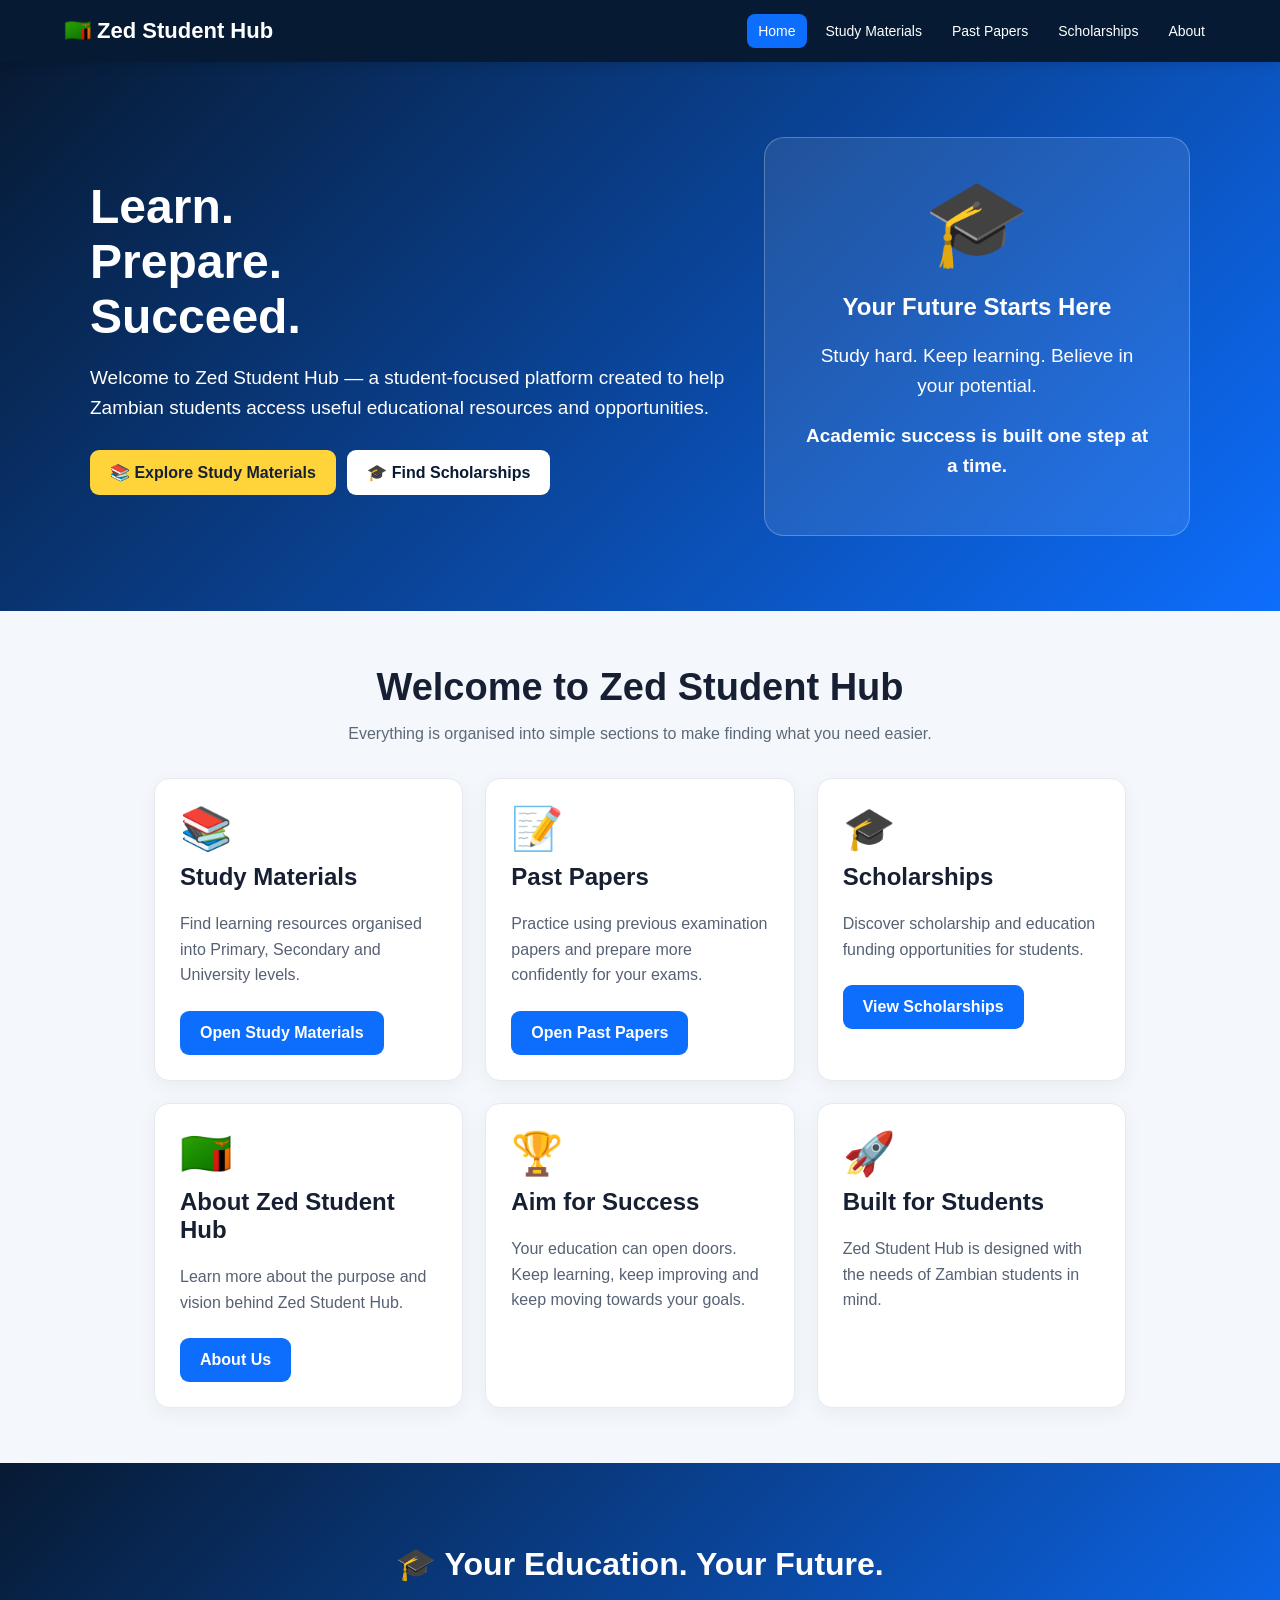
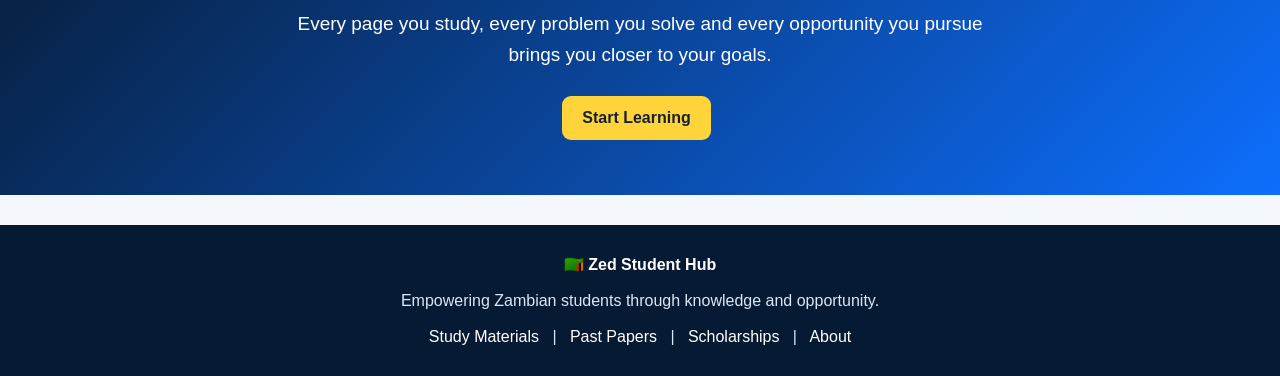
==== commit c622be5e: "Create index.html" ====
--- a/index.html
+++ b/index.html
@@ -1,1845 +1,479 @@
 <!DOCTYPE html>
 <html lang="en">
+
 <head>
+
   <meta charset="UTF-8">
-  <meta name="viewport" content="width=device-width, initial-scale=1.0">
-
-  <title>Zed Student Hub</title>
-
-  <style>
-    * {
-      box-sizing: border-box;
-      scroll-behavior: smooth;
-    }
-
-    body {
-      margin: 0;
-      font-family: Arial, sans-serif;
-      background: #f4f7fb;
-      color: #222;
-    }
-
-    /* HEADER */
-    header {
-      background: #006b3c;
-      color: white;
-      padding: 20px;
-      text-align: center;
-    }
-
-    header h1 {
-      margin: 0;
-      font-size: 30px;
-    }
-
-    header p {
-      margin: 8px 0 0;
-      font-size: 15px;
-    }
-
-    /* NAVIGATION */
-    nav {
-      background: #00552f;
-      display: flex;
-      justify-content: center;
-      flex-wrap: wrap;
-      gap: 5px;
-      padding: 10px;
-      position: sticky;
-      top: 0;
-      z-index: 1000;
-    }
-
-    nav a {
-      color: white;
-      text-decoration: none;
-      padding: 10px 14px;
-      border-radius: 6px;
-      font-size: 14px;
-    }
-
-    nav a:hover {
-      background: #008f52;
-    }
-
-    /* HERO */
-    .hero {
-      text-align: center;
-      padding: 45px 20px;
-      background: white;
-    }
-
-    .hero h2 {
-      color: #006b3c;
-      font-size: 28px;
-      margin-bottom: 10px;
-    }
-
-    .hero p {
-      max-width: 700px;
-      margin: auto;
-      line-height: 1.6;
-    }
-
-    /* GENERAL SECTIONS */
-    section {
-      padding: 40px 20px;
-      max-width: 1100px;
-      margin: auto;
-    }
-
-    section h2 {
-      text-align: center;
-      color: #006b3c;
-      margin-bottom: 25px;
-    }
-
-    /* CARDS */
-    .cards {
-      display: grid;
-      grid-template-columns: repeat(auto-fit, minmax(230px, 1fr));
-      gap: 20px;
-    }
-
-    .card {
-      background: white;
-      padding: 25px;
-      border-radius: 12px;
-      box-shadow: 0 3px 12px rgba(0,0,0,0.08);
-      text-align: center;
-    }
-
-    .card h3 {
-      margin-top: 0;
-      color: #006b3c;
-    }
-
-    .card p {
-      line-height: 1.5;
-      color: #555;
-    }
-
-    /* BUTTONS */
-    .btn {
-      display: inline-block;
-      background: #006b3c;
-      color: white;
-      text-decoration: none;
-      padding: 11px 18px;
-      border-radius: 7px;
-      margin-top: 10px;
-      border: none;
-      cursor: pointer;
-      font-size: 15px;
-    }
-
-    .btn:hover {
-      background: #004d2b;
-    }
-
-    /* STUDY LEVELS */
-    .level-card {
-      min-height: 220px;
-      display: flex;
-      flex-direction: column;
-      justify-content: center;
-      align-items: center;
-    }
-
-    .level-icon {
-      font-size: 45px;
-      margin-bottom: 10px;
-    }
-
-    .primary {
-      border-top: 6px solid #2e7d32;
-    }
-
-    .secondary {
-      border-top: 6px solid #1565c0;
-    }
-
-    .university {
-      border-top: 6px solid #6a1b9a;
-    }
-
-    /* MATERIAL SECTIONS */
-    .material-section {
-      display: none;
-      background: white;
-      padding: 25px;
-      border-radius: 12px;
-      margin-top: 25px;
-      box-shadow: 0 3px 12px rgba(0,0,0,0.08);
-    }
-
-    .material-section.active {
-      display: block;
-    }
-
-    .material-section h3 {
-      color: #006b3c;
-    }
-
-    .material-list {
-      display: grid;
-      grid-template-columns: repeat(auto-fit, minmax(200px, 1fr));
-      gap: 15px;
-      margin-top: 20px;
-    }
-
-    .material-item {
-      background: #f4f7fb;
-      padding: 18px;
-      border-radius: 8px;
-      text-align: center;
-    }
-
-    .material-item h4 {
-      margin-top: 0;
-      color: #006b3c;
-    }
-
-    /* SCHOLARSHIPS */
-    .scholarship {
-      border-left: 5px solid #006b3c;
-      text-align: left;
-    }
-
-    .scholarship h3 {
-      margin-top: 0;
-    }
-
-    /* FOOTER */
-    footer {
-      background: #003d22;
-      color: white;
-      text-align: center;
-      padding: 25px 15px;
-      margin-top: 40px;
-    }
-
-    footer p {
-      margin: 6px;
-    }
-
-    /* MOBILE */
-    @media (max-width: 600px) {
-      header h1 {
-        font-size: 25px;
-      }
-
-      .hero h2 {
-        font-size: 24px;
-      }
-
-      nav a {
-        font-size: 13px;
-        padding: 8px 10px;
-      }
-    }
-  </style>
+
+  <meta
+    name="viewport"
+    content="width=device-width, initial-scale=1.0"
+  >
+
+  <title>Zed Student Hub | Learn. Prepare. Succeed.</title>
+
+  <link rel="stylesheet" href="style.css">
+
 </head>
 
+
 <body>
 
-  <!-- HEADER -->
-  <header>
-    <h1>🇿🇲 Zed Student Hub</h1>
-    <p>Your all-in-one platform for Zambian students</p>
+
+  <!-- =========================
+       NAVIGATION
+  ========================== -->
+
+  <nav class="navbar">
+
+    <a
+      class="logo"
+      href="index.html"
+    >
+      🇿🇲 Zed Student Hub
+    </a>
+
+
+    <div class="nav-links">
+
+      <a
+        class="active"
+        href="index.html"
+      >
+        Home
+      </a>
+
+      <a href="study-materials.html">
+        Study Materials
+      </a>
+
+      <a href="past-papers.html">
+        Past Papers
+      </a>
+
+      <a href="scholarships.html">
+        Scholarships
+      </a>
+
+      <a href="about.html">
+        About
+      </a>
+
+    </div>
+
+  </nav>
+
+
+
+  <!-- =========================
+       HERO / COVER SECTION
+  ========================== -->
+
+  <header class="hero">
+
+    <div class="hero-inner">
+
+
+      <!-- LEFT SIDE -->
+
+      <div>
+
+        <h1>
+          Learn.<br>
+          Prepare.<br>
+          Succeed.
+        </h1>
+
+
+        <p>
+
+          Welcome to Zed Student Hub — a student-focused
+          platform created to help Zambian students access
+          useful educational resources and opportunities.
+
+        </p>
+
+
+        <a
+          class="btn primary"
+          href="study-materials.html"
+        >
+          📚 Explore Study Materials
+        </a>
+
+
+        <a
+          class="btn"
+          href="scholarships.html"
+        >
+          🎓 Find Scholarships
+        </a>
+
+      </div>
+
+
+
+      <!-- RIGHT SIDE -->
+
+      <div class="success-card">
+
+        <div class="success-icon">
+          🎓
+        </div>
+
+
+        <h2>
+          Your Future Starts Here
+        </h2>
+
+
+        <p>
+
+          Study hard. Keep learning.
+          Believe in your potential.
+
+        </p>
+
+
+        <p>
+          <strong>
+            Academic success is built one step at a time.
+          </strong>
+        </p>
+
+      </div>
+
+    </div>
+
   </header>
 
-  <!-- NAVIGATION -->
-  <nav>
-    <a href="#home">Home</a>
-    <a href="#study">Study Materials</a>
-    <a href="#scholarships">Scholarships</a>
-    <a href="#opportunities">Opportunities</a>
-    <a href="#tips">Student Tips</a>
-    <a href="#contact">Contact</a>
-  </nav>
-
-  <!-- HOME -->
-  <div class="hero" id="home">
-    <h2>Welcome to Zed Student Hub</h2>
-
-    <p>
-      A student-focused platform designed to help Zambian learners
-      access study materials, scholarships, opportunities, revision
-      resources and useful information in one place.
-    </p>
-
-    <a href="#study" class="btn">Explore Study Materials</a>
-  </div>
-
-  <!-- STUDY MATERIALS -->
-  <section id="study">
-
-    <h2>📚 Study Materials</h2>
-
-    <p style="text-align:center;">
-      Select your level of study to find the materials designed for you.
-    </p>
-
-    <div class="cards">
-
-      <!-- PRIMARY -->
-      <div class="card level-card primary">
-        <div class="level-icon">🟢</div>
-
-        <h3>Primary Level</h3>
-
-        <p>
-          Materials for Grade 1–7 students including notes,
-          exercises, revision materials and past papers.
-        </p>
-
-        <button class="btn" onclick="showLevel('primaryMaterials')">
-          Open Primary
-        </button>
-      </div>
-
-      <!-- SECONDARY -->
-      <div class="card level-card secondary">
-        <div class="level-icon">🔵</div>
-
-        <h3>Secondary Level</h3>
-
-        <p>
-          Materials for Grade 8–12 students including notes,
-          past papers, revision materials and examination resources.
-        </p>
-
-        <button class="btn" onclick="showLevel('secondaryMaterials')">
-          Open Secondary
-        </button>
-      </div>
-
-      <!-- UNIVERSITY -->
-      <div class="card level-card university">
-        <div class="level-icon">🟣</div>
-
-        <h3>University Level</h3>
-
-        <p>
-          University lecture notes, modules, quizzes, past papers
-          and course materials.
-        </p>
-
-        <button class="btn" onclick="showLevel('universityMaterials')">
-          Open University
-        </button>
-      </div>
+
+
+  <!-- =========================
+       WELCOME SECTION
+  ========================== -->
+
+  <main class="container">
+
+
+    <div class="page-title">
+
+      <h1>
+        Welcome to Zed Student Hub
+      </h1>
+
+
+      <p>
+
+        Everything is organised into simple sections
+        to make finding what you need easier.
+
+      </p>
 
     </div>
 
-    <!-- PRIMARY MATERIALS -->
-    <div id="primaryMaterials" class="material-section">
-
-      <h3>🟢 Primary Level Materials</h3>
-
-      <div class="material-list">
-
-        <div class="material-item">
-          <h4>Grade 1–4</h4>
-          <p>Notes, exercises and revision resources.</p>
-          <button class="btn">Coming Soon</button>
-        </div>
-
-        <div class="material-item">
-          <h4>Grade 5–7</h4>
-          <p>Notes, exercises and examination preparation.</p>
-          <button class="btn">Coming Soon</button>
-        </div>
-
-        <div class="material-item">
-          <h4>Past Papers</h4>
-          <p>Primary school past examination papers.</p>
-          <button class="btn">Coming Soon</button>
-        </div>
+
+
+    <!-- =========================
+         MAIN SECTIONS
+    ========================== -->
+
+    <div class="grid">
+
+
+      <!-- STUDY MATERIALS -->
+
+      <div class="card">
+
+        <div class="icon">
+          📚
+        </div>
+
+
+        <h2>
+          Study Materials
+        </h2>
+
+
+        <p>
+
+          Find learning resources organised into
+          Primary, Secondary and University levels.
+
+        </p>
+
+
+        <a
+          class="btn"
+          href="study-materials.html"
+        >
+          Open Study Materials
+        </a>
+
+      </div>
+
+
+
+      <!-- PAST PAPERS -->
+
+      <div class="card">
+
+        <div class="icon">
+          📝
+        </div>
+
+
+        <h2>
+          Past Papers
+        </h2>
+
+
+        <p>
+
+          Practice using previous examination papers
+          and prepare more confidently for your exams.
+
+        </p>
+
+
+        <a
+          class="btn"
+          href="past-papers.html"
+        >
+          Open Past Papers
+        </a>
+
+      </div>
+
+
+
+      <!-- SCHOLARSHIPS -->
+
+      <div class="card">
+
+        <div class="icon">
+          🎓
+        </div>
+
+
+        <h2>
+          Scholarships
+        </h2>
+
+
+        <p>
+
+          Discover scholarship and education funding
+          opportunities for students.
+
+        </p>
+
+
+        <a
+          class="btn"
+          href="scholarships.html"
+        >
+          View Scholarships
+        </a>
+
+      </div>
+
+
+
+      <!-- ABOUT -->
+
+      <div class="card">
+
+        <div class="icon">
+          🇿🇲
+        </div>
+
+
+        <h2>
+          About Zed Student Hub
+        </h2>
+
+
+        <p>
+
+          Learn more about the purpose and vision
+          behind Zed Student Hub.
+
+        </p>
+
+
+        <a
+          class="btn"
+          href="about.html"
+        >
+          About Us
+        </a>
+
+      </div>
+
+
+
+      <!-- SUCCESS -->
+
+      <div class="card">
+
+        <div class="icon">
+          🏆
+        </div>
+
+
+        <h2>
+          Aim for Success
+        </h2>
+
+
+        <p>
+
+          Your education can open doors.
+          Keep learning, keep improving and keep moving
+          towards your goals.
+
+        </p>
+
+      </div>
+
+
+
+      <!-- ZAMBIAN STUDENTS -->
+
+      <div class="card">
+
+        <div class="icon">
+          🚀
+        </div>
+
+
+        <h2>
+          Built for Students
+        </h2>
+
+
+        <p>
+
+          Zed Student Hub is designed with the needs
+          of Zambian students in mind.
+
+        </p>
 
       </div>
 
     </div>
 
-    <!-- SECONDARY MATERIALS -->
-    <div id="secondaryMaterials" class="material-section">
-
-      <h3>🔵 Secondary Level Materials</h3>
-
-      <div class="material-list">
-
-        <div class="material-item">
-          <h4>Grade 8–9</h4>
-          <p>Notes, exercises and revision resources.</p>
-          <button class="btn">Coming Soon</button>
-        </div>
-
-        <div class="material-item">
-          <h4>Grade 10–12</h4>
-          <p>Senior secondary notes and revision materials.</p>
-          <button class="btn">Coming Soon</button>
-        </div>
-
-        <div class="material-item">
-          <h4>Past Papers</h4>
-          <p>Secondary school examination papers.</p>
-          <button class="btn">Coming Soon</button>
-        </div>
-
-        <div class="material-item">
-          <h4>Subjects</h4>
-          <p>Mathematics, Sciences, English and other subjects.</p>
-          <button class="btn">Coming Soon</button>
-        </div>
-
-      </div>
+
+  </main>
+
+
+
+  <!-- =========================
+       MOTIVATIONAL SECTION
+  ========================== -->
+
+  <section
+    class="hero"
+    style="min-height:auto; padding:55px 6%;"
+  >
+
+    <div
+      style="
+        max-width:900px;
+        margin:auto;
+        text-align:center;
+      "
+    >
+
+      <h2 style="font-size:32px;">
+        🎓 Your Education. Your Future.
+      </h2>
+
+
+      <p>
+
+        Every page you study, every problem you solve
+        and every opportunity you pursue brings you
+        closer to your goals.
+
+      </p>
+
+
+      <a
+        class="btn primary"
+        href="study-materials.html"
+      >
+        Start Learning
+      </a>
 
     </div>
 
-    <!-- UNIVERSITY MATERIALS -->
-    <div id="universityMaterials" class="material-section">
-
-      <h3>🟣 University Level Materials</h3>
-
-      <div class="material-list">
-
-        <div class="material-item">
-          <h4>📖 Lecture Notes</h4>
-          <p>University lecture notes and learning resources.</p>
-          <button class="btn">Open</button>
-        </div>
-
-        <div class="material-item">
-          <h4>📝 Past Papers</h4>
-          <p>University examination and past papers.</p>
-          <button class="btn">Open</button>
-        </div>
-
-        <div class="material-item">
-          <h4>🧪 Quizzes</h4>
-          <p>Practice quizzes and revision tests.</p>
-          <button class="btn">Open</button>
-        </div>
-
-        <div class="material-item">
-          <h4>📚 Modules</h4>
-          <p>Course modules and study documents.</p>
-          <button class="btn">Open</button>
-        </div>
-
-      </div>
-
-    </div>
-
   </section>
 
-  <!-- SCHOLARSHIPS -->
-  <section id="scholarships">
-
-    <h2>🎓 Scholarships</h2>
-
-    <div class="cards">
-
-      <div class="card scholarship">
-        <h3>Scholarship Opportunities</h3>
-
-        <p>
-          Find scholarship opportunities available to Zambian
-          students.
-        </p>
-
-        <button class="btn">
-          View Scholarships
-        </button>
-      </div>
-
-      <div class="card scholarship">
-        <h3>Application Tips</h3>
-
-        <p>
-          Learn how to prepare strong scholarship applications,
-          motivation letters and supporting documents.
-        </p>
-
-        <button class="btn">
-          Learn More
-        </button>
-      </div>
-
-    </div>
-
-  </section>
-
-  <!-- OPPORTUNITIES -->
-  <section id="opportunities">
-
-    <h2>💼 Student Opportunities</h2>
-
-    <div class="cards">
-
-      <div class="card">
-        <h3>Internships</h3>
-        <p>
-          Discover internships and work experience opportunities.
-        </p>
-        <button class="btn">Coming Soon</button>
-      </div>
-
-      <div class="card">
-        <h3>Competitions</h3>
-        <p>
-          Find innovation, science, technology and student competitions.
-        </p>
-        <button class="btn">Coming Soon</button>
-      </div>
-
-      <div class="card">
-        <h3>Jobs</h3>
-        <p>
-          Useful job opportunities and career resources for students.
-        </p>
-        <button class="btn">Coming Soon</button>
-      </div>
-
-    </div>
-
-  </section>
-
-  <!-- STUDENT TIPS -->
-  <section id="tips">
-
-    <h2>💡 Student Tips</h2>
-
-    <div class="cards">
-
-      <div class="card">
-        <h3>Study Tips</h3>
-        <p>
-          Learn better study techniques, revision strategies
-          and time management.
-        </p>
-      </div>
-
-      <div class="card">
-        <h3>Career Guidance</h3>
-        <p>
-          Information to help students choose courses and careers.
-        </p>
-      </div>
-
-      <div class="card">
-        <h3>Innovation</h3>
-        <p>
-          Ideas and resources to encourage creativity,
-          technology and problem solving.
-        </p>
-      </div>
-
-    </div>
-
-  </section>
-
-  <!-- CONTACT -->
-  <section id="contact">
-
-    <h2>📩 Contact Zed Student Hub</h2>
-
-    <div class="card">
-
-      <p>
-        Have study materials, scholarship information or ideas
-        you would like to share?
-      </p>
-
-      <p>
-        Contact Zed Student Hub and help us build a better
-        platform for Zambian students.
-      </p>
-
-    </div>
-
-  </section>
-
-  <!-- FOOTER -->
+
+
+  <!-- =========================
+       FOOTER
+  ========================== -->
+
   <footer>
 
-    <p><strong>🇿🇲 Zed Student Hub</strong></p>
-
-    <p>
-      Empowering Zambian students through knowledge,
-      opportunities and innovation.
-    </p>
-
-    <p>
-      © 2026 Zed Student Hub
-    </p>
+    <strong>
+      🇿🇲 Zed Student Hub
+    </strong>
+
+
+    <br><br>
+
+
+    Empowering Zambian students through
+    knowledge and opportunity.
+
+
+    <br><br>
+
+
+    <a
+      href="study-materials.html"
+      style="color:white;"
+    >
+      Study Materials
+    </a>
+
+    &nbsp; | &nbsp;
+
+
+    <a
+      href="past-papers.html"
+      style="color:white;"
+    >
+      Past Papers
+    </a>
+
+    &nbsp; | &nbsp;
+
+
+    <a
+      href="scholarships.html"
+      style="color:white;"
+    >
+      Scholarships
+    </a>
+
+    &nbsp; | &nbsp;
+
+
+    <a
+      href="about.html"
+      style="color:white;"
+    >
+      About
+    </a>
 
   </footer>
 
 
-  <!-- JAVASCRIPT -->
-  <script>
-
-    function showLevel(levelId) {
-
-      // Hide all material sections
-      const sections =
-        document.querySelectorAll(".material-section");
-
-      sections.forEach(function(section) {
-        section.classList.remove("active");
-      });
-
-      // Show selected level
-      const selected =
-        document.getElementById(levelId);
-
-      selected.classList.add("active");
-
-      // Scroll to the selected materials
-      selected.scrollIntoView({
-        behavior: "smooth",
-        block: "start"
-      });
-    }
-
-  </script>
-
 </body>
-</html><!DOCTYPE html>
-<html lang="en">
-<head>
-  <meta charset="UTF-8">
-  <meta name="viewport" content="width=device-width, initial-scale=1.0">
-
-  <title>Zed Student Hub | Zambia</title>
-
-  <meta
-    name="description"
-    content="Zed Student Hub - study materials, past papers, scholarships, quizzes, jobs and opportunities for Zambian students."
-  >
-
-  <style>
-
-    * {
-      box-sizing: border-box;
-      scroll-behavior: smooth;
-    }
-
-    body {
-      margin: 0;
-      font-family: Arial, sans-serif;
-      background: #f4f7fb;
-      color: #222;
-      line-height: 1.6;
-    }
-
-    /* HEADER */
-
-    header {
-      background: linear-gradient(135deg, #006b3c, #008f52);
-      color: white;
-      padding: 35px 15px;
-      text-align: center;
-    }
-
-    header h1 {
-      margin: 0;
-      font-size: 36px;
-    }
-
-    header p {
-      margin: 8px auto 0;
-      max-width: 700px;
-      font-size: 17px;
-    }
-
-    /* NAVIGATION */
-
-    nav {
-      background: #004d2c;
-      padding: 13px 8px;
-      text-align: center;
-      position: sticky;
-      top: 0;
-      z-index: 1000;
-      overflow-x: auto;
-      white-space: nowrap;
-    }
-
-    nav a {
-      color: white;
-      text-decoration: none;
-      margin: 0 7px;
-      font-size: 14px;
-      font-weight: bold;
-    }
-
-    nav a:hover {
-      color: #ffd700;
-    }
-
-    /* HERO */
-
-    .hero {
-      background: white;
-      padding: 50px 20px;
-      text-align: center;
-    }
-
-    .hero h2 {
-      color: #006b3c;
-      font-size: 30px;
-      margin-bottom: 10px;
-    }
-
-    .hero p {
-      max-width: 750px;
-      margin: auto;
-      font-size: 17px;
-    }
-
-    .hero-buttons {
-      margin-top: 25px;
-    }
-
-    /* CONTAINER */
-
-    .container {
-      max-width: 1150px;
-      margin: auto;
-      padding: 25px 15px;
-    }
-
-    section {
-      margin-bottom: 50px;
-      scroll-margin-top: 70px;
-    }
-
-    section h2 {
-      color: #006b3c;
-      border-bottom: 3px solid #006b3c;
-      padding-bottom: 8px;
-    }
-
-    /* CARDS */
-
-    .cards {
-      display: grid;
-      grid-template-columns: repeat(auto-fit, minmax(240px, 1fr));
-      gap: 18px;
-      margin-top: 20px;
-    }
-
-    .card {
-      background: white;
-      padding: 20px;
-      border-radius: 12px;
-      box-shadow: 0 3px 12px rgba(0,0,0,0.08);
-      transition: transform 0.2s, box-shadow 0.2s;
-    }
-
-    .card:hover {
-      transform: translateY(-3px);
-      box-shadow: 0 6px 18px rgba(0,0,0,0.12);
-    }
-
-    .card h3 {
-      color: #006b3c;
-      margin-top: 5px;
-      line-height: 1.3;
-    }
-
-    .card p {
-      line-height: 1.6;
-    }
-
-    /* BUTTON */
-
-    .button {
-      display: inline-block;
-      background: #006b3c;
-      color: white;
-      padding: 10px 16px;
-      border-radius: 7px;
-      text-decoration: none;
-      font-weight: bold;
-      margin-top: 8px;
-      border: none;
-      cursor: pointer;
-    }
-
-    .button:hover {
-      background: #004d2c;
-    }
-
-    .button.secondary {
-      background: #333;
-    }
-
-    .button.secondary:hover {
-      background: #111;
-    }
-
-    /* SEARCH */
-
-    .search-box {
-      width: 100%;
-      max-width: 700px;
-      padding: 15px;
-      border: 2px solid #d6d6d6;
-      border-radius: 9px;
-      font-size: 16px;
-      margin: 20px auto;
-      display: block;
-      outline: none;
-    }
-
-    .search-box:focus {
-      border-color: #006b3c;
-    }
-
-    .search-message {
-      text-align: center;
-      font-weight: bold;
-      color: #666;
-      margin: 10px 0;
-    }
-
-    /* BADGES */
-
-    .badge {
-      display: inline-block;
-      background: #e8f5ee;
-      color: #006b3c;
-      padding: 5px 10px;
-      border-radius: 20px;
-      font-size: 12px;
-      font-weight: bold;
-      margin-bottom: 8px;
-    }
-
-    /* PDF */
-
-    .pdf-card {
-      border-left: 5px solid #006b3c;
-    }
-
-    .pdf-icon {
-      font-size: 35px;
-      margin-bottom: 5px;
-    }
-
-    /* NOTICE */
-
-    .notice {
-      background: #fff8d6;
-      border-left: 5px solid #e0b000;
-      padding: 15px;
-      margin: 20px 0;
-      border-radius: 5px;
-    }
-
-    /* FEATURE BOX */
-
-    .feature-box {
-      background: #006b3c;
-      color: white;
-      padding: 30px 20px;
-      border-radius: 12px;
-      text-align: center;
-      margin-bottom: 30px;
-    }
-
-    .feature-box h2 {
-      color: white;
-      border: none;
-    }
-
-    /* CATEGORY */
-
-    .category-title {
-      margin-top: 30px;
-      color: #004d2c;
-    }
-
-    /* FOOTER */
-
-    footer {
-      background: #003d23;
-      color: white;
-      text-align: center;
-      padding: 30px 15px;
-      margin-top: 30px;
-    }
-
-    footer h3 {
-      margin-top: 0;
-    }
-
-    footer p {
-      margin: 6px 0;
-    }
-
-    /* BACK TO TOP */
-
-    .top-button {
-      position: fixed;
-      right: 18px;
-      bottom: 18px;
-      background: #006b3c;
-      color: white;
-      width: 45px;
-      height: 45px;
-      border-radius: 50%;
-      display: flex;
-      align-items: center;
-      justify-content: center;
-      text-decoration: none;
-      font-size: 20px;
-      box-shadow: 0 3px 10px rgba(0,0,0,0.2);
-    }
-
-    /* MOBILE */
-
-    @media (max-width: 600px) {
-
-      header h1 {
-        font-size: 29px;
-      }
-
-      header p {
-        font-size: 15px;
-      }
-
-      .hero {
-        padding: 35px 15px;
-      }
-
-      .hero h2 {
-        font-size: 25px;
-      }
-
-      nav a {
-        font-size: 13px;
-        margin: 0 5px;
-      }
-
-      .cards {
-        grid-template-columns: 1fr;
-      }
-
-      .card {
-        padding: 18px;
-      }
-
-    }
-
-  </style>
-</head>
-
-<body>
-
-  <!-- HEADER -->
-
-  <header>
-
-    <h1>🇿🇲 Zed Student Hub</h1>
-
-    <p>
-      Your online study, scholarship and opportunities hub
-      for Zambian students.
-    </p>
-
-  </header>
-
-
-  <!-- NAVIGATION -->
-
-  <nav>
-
-    <a href="#home">Home</a>
-    <a href="#materials">Materials</a>
-    <a href="#pastpapers">Past Papers</a>
-    <a href="#scholarships">Scholarships</a>
-    <a href="#quizzes">Quizzes</a>
-    <a href="#opportunities">Opportunities</a>
-    <a href="#resources">Resources</a>
-
-  </nav>
-
-
-  <!-- HERO -->
-
-  <div class="hero" id="home">
-
-    <h2>Welcome to Zed Student Hub 🇿🇲</h2>
-
-    <p>
-      A growing platform designed to help Zambian students
-      find study materials, past papers, scholarships,
-      quizzes, career opportunities and useful student resources
-      in one place.
-    </p>
-
-    <div class="hero-buttons">
-
-      <a class="button" href="#materials">
-        📚 Start Studying
-      </a>
-
-      <a class="button secondary" href="#scholarships">
-        🎓 Find Scholarships
-      </a>
-
-    </div>
-
-  </div>
-
-
-  <div class="container">
-
-
-    <!-- SEARCH -->
-
-    <section>
-
-      <h2>🔎 Search Zed Student Hub</h2>
-
-      <p>
-        Search through the study materials, scholarships,
-        opportunities and resources currently available.
-      </p>
-
-      <input
-        type="text"
-        id="siteSearch"
-        class="search-box"
-        placeholder="Search for notes, scholarships, quizzes..."
-        onkeyup="searchSite()"
-      >
-
-      <div id="searchMessage" class="search-message"></div>
-
-    </section>
-
-
-    <!-- STUDY MATERIALS -->
-
-    <section id="materials">
-
-      <h2>📚 University Study Materials</h2>
-
-      <p>
-        Access university notes, modules, quizzes and other
-        learning materials.
-      </p>
-
-
-      <div class="notice">
-
-        <strong>📖 Study Materials</strong><br>
-
-        More university materials will be added as
-        Zed Student Hub grows.
-
-      </div>
-
-
-      <div class="cards searchable">
-
-
-        <!-- BIOLOGY -->
-
-        <div class="card pdf-card search-item">
-
-          <div class="pdf-icon">📕</div>
-
-          <span class="badge">
-            BIO 1412 • Molecular Biology
-          </span>
-
-          <h3>
-            Molecular Biology and Genetics Module
-          </h3>
-
-          <p>
-            BIO 1412 Molecular Biology and Genetics
-            university module.
-          </p>
-
-          <a
-            class="button"
-            href="BIO-1412-Molecular-Biology-and-Genetics-Module.pdf"
-            target="_blank"
-            rel="noopener noreferrer"
-          >
-            📄 Open PDF
-          </a>
-
-        </div>
-
-
-        <!-- PROTEIN SYNTHESIS -->
-
-        <div class="card pdf-card search-item">
-
-          <div class="pdf-icon">📝</div>
-
-          <span class="badge">
-            Quiz • Protein Synthesis
-          </span>
-
-          <h3>
-            Protein Synthesis Quiz 2
-          </h3>
-
-          <p>
-            Practice quiz covering protein synthesis
-            and related concepts.
-          </p>
-
-          <a
-            class="button"
-            href="AS-Protein-Synthesis-Quiz-2.pdf"
-            target="_blank"
-            rel="noopener noreferrer"
-          >
-            📄 Open PDF
-          </a>
-
-        </div>
-
-
-        <!-- DR POSSIBILITY -->
-
-        <div class="card pdf-card search-item">
-
-          <div class="pdf-icon">📘</div>
-
-          <span class="badge">
-            University Notes
-          </span>
-
-          <h3>
-            Dr. Possibility's Notes
-          </h3>
-
-          <p>
-            University study notes and learning material.
-          </p>
-
-          <a
-            class="button"
-            href="DR-POSSIBILITY-NOTES.pdf"
-            target="_blank"
-            rel="noopener noreferrer"
-          >
-            📄 Open PDF
-          </a>
-
-        </div>
-
-
-      </div>
-
-    </section>
-
-
-    <!-- PAST PAPERS -->
-
-    <section id="pastpapers">
-
-      <h2>📝 Past Papers</h2>
-
-      <p>
-        Practice using previous examination papers
-        and revision questions.
-      </p>
-
-
-      <div class="cards">
-
-
-        <div class="card search-item">
-
-          <span class="badge">
-            University
-          </span>
-
-          <h3>
-            📄 University Past Papers
-          </h3>
-
-          <p>
-            Past examination papers will be organized
-            here by university, course and subject.
-          </p>
-
-          <a
-            class="button"
-            href="#"
-            onclick="comingSoon(event)"
-          >
-            View Past Papers
-          </a>
-
-        </div>
-
-
-        <div class="card search-item">
-
-          <span class="badge">
-            Practice
-          </span>
-
-          <h3>
-            📝 Practice Questions
-          </h3>
-
-          <p>
-            Practice questions to help students prepare
-            for tests and examinations.
-          </p>
-
-          <a
-            class="button"
-            href="#quizzes"
-          >
-            Practice Now
-          </a>
-
-        </div>
-
-
-      </div>
-
-    </section>
-
-
-    <!-- SCHOLARSHIPS -->
-
-    <section id="scholarships">
-
-      <h2>🎓 Scholarships & Student Funding</h2>
-
-      <p>
-        Find official scholarship and student-financing
-        opportunities.
-      </p>
-
-
-      <div class="cards">
-
-
-        <!-- HELSB -->
-
-        <div class="card search-item">
-
-          <span class="badge">
-            🇿🇲 Zambia
-          </span>
-
-          <h3>
-            HELSB Scholarships
-          </h3>
-
-          <p>
-            Official scholarship and higher-education
-            funding opportunities administered through
-            the Higher Education Loans and Scholarships Board.
-          </p>
-
-          <a
-            class="button"
-            href="https://helsb.gov.zm/"
-            target="_blank"
-            rel="noopener noreferrer"
-          >
-            🔗 Visit HELSB
-          </a>
-
-        </div>
-
-
-        <!-- HELSB LOANS -->
-
-        <div class="card search-item">
-
-          <span class="badge">
-            🇿🇲 Zambia
-          </span>
-
-          <h3>
-            HELSB Student Loans
-          </h3>
-
-          <p>
-            Information about higher-education financial
-            assistance and student loans.
-          </p>
-
-          <a
-            class="button"
-            href="https://helsb.gov.zm/loans/"
-            target="_blank"
-            rel="noopener noreferrer"
-          >
-            🎓 Student Loans
-          </a>
-
-        </div>
-
-
-        <!-- PORTAL -->
-
-        <div class="card search-item">
-
-          <span class="badge">
-            Official Portal
-          </span>
-
-          <h3>
-            HELSB Application Portal
-          </h3>
-
-          <p>
-            Access the online portal for HELSB applications
-            and financial assistance.
-          </p>
-
-          <a
-            class="button"
-            href="https://portal.helsb.gov.zm/"
-            target="_blank"
-            rel="noopener noreferrer"
-          >
-            🔐 Open Portal
-          </a>
-
-        </div>
-
-
-        <!-- CHEVENING -->
-
-        <div class="card search-item">
-
-          <span class="badge">
-            🇬🇧 UK
-          </span>
-
-          <h3>
-            Chevening Scholarship
-          </h3>
-
-          <p>
-            UK Government scholarship programme for eligible
-            applicants from participating countries.
-          </p>
-
-          <a
-            class="button"
-            href="https://www.chevening.org/scholarship/zambia/"
-            target="_blank"
-            rel="noopener noreferrer"
-          >
-            🇬🇧 View Details
-          </a>
-
-        </div>
-
-
-        <!-- MASTERCARD -->
-
-        <div class="card search-item">
-
-          <span class="badge">
-            🌍 International
-          </span>
-
-          <h3>
-            Mastercard Foundation Scholars Program
-          </h3>
-
-          <p>
-            Find participating universities and organisations
-            offering Mastercard Foundation opportunities.
-          </p>
-
-          <a
-            class="button"
-            href="https://mastercardfdn.org/en/what-we-do/our-programs/mastercard-foundation-scholars-program/where-to-apply/"
-            target="_blank"
-            rel="noopener noreferrer"
-          >
-            🌍 Find Opportunities
-          </a>
-
-        </div>
-
-
-        <!-- MINISTRY -->
-
-        <div class="card search-item">
-
-          <span class="badge">
-            🇿🇲 Government
-          </span>
-
-          <h3>
-            Ministry of Education
-          </h3>
-
-          <p>
-            Check the official Ministry of Education website
-            for education and scholarship announcements.
-          </p>
-
-          <a
-            class="button"
-            href="https://www.edu.gov.zm/"
-            target="_blank"
-            rel="noopener noreferrer"
-          >
-            🏛️ Visit Ministry
-          </a>
-
-        </div>
-
-
-      </div>
-
-
-      <div class="notice">
-
-        <strong>⚠️ Scholarship Safety Notice</strong><br>
-
-        Always verify scholarship announcements through
-        the official organisation's website. Be careful of
-        people asking for money or personal information
-        while claiming to represent a scholarship programme.
-
-      </div>
-
-    </section>
-
-
-    <!-- QUIZZES -->
-
-    <section id="quizzes">
-
-      <h2>🧠 Quizzes & Practice</h2>
-
-      <p>
-        Test your knowledge and prepare for examinations.
-      </p>
-
-
-      <div class="cards">
-
-
-        <div class="card search-item">
-
-          <span class="badge">
-            Biology
-          </span>
-
-          <h3>
-            🧬 Protein Synthesis Quiz
-          </h3>
-
-          <p>
-            Review protein synthesis concepts using
-            the uploaded quiz material.
-          </p>
-
-          <a
-            class="button"
-            href="AS-Protein-Synthesis-Quiz-2.pdf"
-            target="_blank"
-            rel="noopener noreferrer"
-          >
-            📝 Open Quiz
-          </a>
-
-        </div>
-
-
-        <div class="card search-item">
-
-          <span class="badge">
-            Coming Soon
-          </span>
-
-          <h3>
-            🎯 Online Practice Quizzes
-          </h3>
-
-          <p>
-            Interactive quizzes will be added to the
-            website as the platform develops.
-          </p>
-
-          <a
-            class="button"
-            href="#"
-            onclick="comingSoon(event)"
-          >
-            Start Quiz
-          </a>
-
-        </div>
-
-
-      </div>
-
-    </section>
-
-
-    <!-- OPPORTUNITIES -->
-
-    <section id="opportunities">
-
-      <h2>🚀 Jobs, Internships & Opportunities</h2>
-
-      <p>
-        A section for student-friendly jobs, internships,
-        competitions, volunteering and other opportunities.
-      </p>
-
-
-      <div class="cards">
-
-
-        <div class="card search-item">
-
-          <span class="badge">
-            💼 Careers
-          </span>
-
-          <h3>
-            Student Jobs
-          </h3>
-
-          <p>
-            Find part-time jobs and other opportunities
-            suitable for students.
-          </p>
-
-          <a
-            class="button"
-            href="#"
-            onclick="comingSoon(event)"
-          >
-            View Jobs
-          </a>
-
-        </div>
-
-
-        <div class="card search-item">
-
-          <span class="badge">
-            🏢 Internship
-          </span>
-
-          <h3>
-            Internships
-          </h3>
-
-          <p>
-            Internship opportunities for students and
-            recent graduates will be listed here.
-          </p>
-
-          <a
-            class="button"
-            href="#"
-            onclick="comingSoon(event)"
-          >
-            Find Internships
-          </a>
-
-        </div>
-
-
-        <div class="card search-item">
-
-          <span class="badge">
-            💡 Innovation
-          </span>
-
-          <h3>
-            Competitions & Innovation
-          </h3>
-
-          <p>
-            Discover innovation challenges, competitions
-            and opportunities for young innovators.
-          </p>
-
-          <a
-            class="button"
-            href="#"
-            onclick="comingSoon(event)"
-          >
-            Explore
-          </a>
-
-        </div>
-
-
-      </div>
-
-    </section>
-
-
-    <!-- RESOURCES -->
-
-    <section id="resources">
-
-      <h2>💡 Student Resources</h2>
-
-
-      <div class="cards">
-
-
-        <div class="card search-item">
-
-          <h3>
-            📖 Study Tips
-          </h3>
-
-          <p>
-            Techniques for studying, revision,
-            concentration and examination preparation.
-          </p>
-
-        </div>
-
-
-        <div class="card search-item">
-
-          <h3>
-            💻 Technology
-          </h3>
-
-          <p>
-            Useful technology and online resources
-            for students.
-          </p>
-
-        </div>
-
-
-        <div class="card search-item">
-
-          <h3>
-            🚀 Innovation
-          </h3>
-
-          <p>
-            Ideas and resources to encourage innovation,
-            creativity and problem solving.
-          </p>
-
-        </div>
-
-
-        <div class="card search-item">
-
-          <h3>
-            💼 Careers
-          </h3>
-
-          <p>
-            Career information and useful resources
-            for students and graduates.
-          </p>
-
-        </div>
-
-
-        <div class="card search-item">
-
-          <h3>
-            🧠 Productivity
-          </h3>
-
-          <p>
-            Tips for managing time, organizing school work
-            and staying productive.
-          </p>
-
-        </div>
-
-
-        <div class="card search-item">
-
-          <h3>
-            🇿🇲 Student Life in Zambia
-          </h3>
-
-          <p>
-            Useful information and resources designed
-            specifically for students in Zambia.
-          </p>
-
-        </div>
-
-
-      </div>
-
-    </section>
-
-
-    <!-- FUTURE FEATURE -->
-
-    <section>
-
-      <div class="feature-box">
-
-        <h2>
-          🇿🇲 Building the Future of Student Support
-        </h2>
-
-        <p>
-          Zed Student Hub is growing. More study materials,
-          past papers, scholarships, quizzes, opportunities
-          and student tools will be added over time.
-        </p>
-
-        <a
-          class="button"
-          href="#materials"
-        >
-          📚 Explore Materials
-        </a>
-
-      </div>
-
-    </section>
-
-
-  </div>
-
-
-  <!-- FOOTER -->
-
-  <footer>
-
-    <h3>
-      🇿🇲 Zed Student Hub
-    </h3>
-
-    <p>
-      Empowering Zambian students with knowledge
-      and opportunities.
-    </p>
-
-    <p>
-      © 2026 Zed Student Hub
-    </p>
-
-    <p>
-      Built for students in Zambia 🇿🇲
-    </p>
-
-  </footer>
-
-
-  <!-- BACK TO TOP -->
-
-  <a
-    href="#home"
-    class="top-button"
-    title="Back to top"
-  >
-    ↑
-  </a>
-
-
-  <!-- JAVASCRIPT -->
-
-  <script>
-
-    /*
-      SITE-WIDE SEARCH
-    */
-
-    function searchSite() {
-
-      let input =
-        document.getElementById("siteSearch")
-          .value
-          .toLowerCase()
-          .trim();
-
-      let items =
-        document.getElementsByClassName("search-item");
-
-      let visibleCount = 0;
-
-      for (let i = 0; i < items.length; i++) {
-
-        let text =
-          items[i].innerText.toLowerCase();
-
-        if (text.includes(input)) {
-
-          items[i].style.display = "";
-
-          visibleCount++;
-
-        } else {
-
-          items[i].style.display = "none";
-
-        }
-
-      }
-
-      let message =
-        document.getElementById("searchMessage");
-
-      if (input === "") {
-
-        message.innerText = "";
-
-      } else if (visibleCount === 0) {
-
-        message.innerText =
-          "No results found. Try another search.";
-
-      } else {
-
-        message.innerText =
-          visibleCount + " result(s) found.";
-
-      }
-
-    }
-
-
-    /*
-      COMING SOON MESSAGE
-    */
-
-    function comingSoon(event) {
-
-      event.preventDefault();
-
-      alert(
-        "This section is coming soon. More content will be added to Zed Student Hub."
-      );
-
-    }
-
-  </script>
-
-
-</body>
-</html>BIO-1412-Molecular-Biology-and-Genetics-Module.pdf
-AS-Protein-Synthesis-Quiz-2.pdf
-DR-POSSIBILITY-NOTES.pdf+
+</html>
--- a/style.css
+++ b/style.css
@@ -0,0 +1,213 @@
+* {
+  box-sizing: border-box;
+  scroll-behavior: smooth;
+}
+
+body {
+  margin: 0;
+  font-family: Arial, sans-serif;
+  background: #f4f7fb;
+  color: #172033;
+}
+
+a {
+  text-decoration: none;
+}
+
+.navbar {
+  background: #071a33;
+  color: white;
+  padding: 14px 5%;
+  display: flex;
+  align-items: center;
+  justify-content: space-between;
+  gap: 20px;
+  position: sticky;
+  top: 0;
+  z-index: 10;
+  box-shadow: 0 2px 10px #0002;
+}
+
+.logo {
+  font-size: 22px;
+  font-weight: 800;
+  color: white;
+}
+
+.nav-links {
+  display: flex;
+  flex-wrap: wrap;
+  gap: 8px;
+  justify-content: flex-end;
+}
+
+.nav-links a {
+  color: white;
+  padding: 9px 11px;
+  border-radius: 8px;
+  font-size: 14px;
+}
+
+.nav-links a:hover,
+.nav-links a.active {
+  background: #0d6efd;
+}
+
+.hero {
+  background: linear-gradient(135deg, #071a33, #0d6efd);
+  color: white;
+  padding: 75px 6%;
+  min-height: 430px;
+  display: flex;
+  align-items: center;
+}
+
+.hero-inner {
+  max-width: 1100px;
+  margin: auto;
+  width: 100%;
+  display: grid;
+  grid-template-columns: 1.2fr 0.8fr;
+  gap: 35px;
+  align-items: center;
+}
+
+.hero h1 {
+  font-size: 48px;
+  margin: 0 0 15px;
+}
+
+.hero p {
+  font-size: 19px;
+  line-height: 1.6;
+  max-width: 700px;
+}
+
+.btn {
+  display: inline-block;
+  background: white;
+  color: #071a33;
+  padding: 13px 20px;
+  border-radius: 9px;
+  font-weight: 700;
+  margin: 7px 7px 0 0;
+}
+
+.btn.primary {
+  background: #ffd43b;
+  color: #172033;
+}
+
+.success-card {
+  background: #ffffff18;
+  border: 1px solid #ffffff40;
+  border-radius: 20px;
+  padding: 35px;
+  text-align: center;
+  backdrop-filter: blur(5px);
+}
+
+.success-icon {
+  font-size: 85px;
+}
+
+.container {
+  max-width: 1100px;
+  margin: auto;
+  padding: 55px 5%;
+}
+
+.page-title {
+  text-align: center;
+  margin-bottom: 35px;
+}
+
+.page-title h1 {
+  font-size: 38px;
+  margin: 0 0 10px;
+}
+
+.page-title p {
+  color: #5d6878;
+}
+
+.grid {
+  display: grid;
+  grid-template-columns: repeat(3, 1fr);
+  gap: 22px;
+}
+
+.card {
+  background: white;
+  border-radius: 15px;
+  padding: 25px;
+  box-shadow: 0 5px 20px #0000000d;
+  border: 1px solid #e5eaf1;
+}
+
+.card h2,
+.card h3 {
+  margin-top: 0;
+}
+
+.card p {
+  line-height: 1.6;
+  color: #566174;
+}
+
+.card .btn {
+  background: #0d6efd;
+  color: white;
+}
+
+.icon {
+  font-size: 42px;
+  margin-bottom: 10px;
+}
+
+.notice {
+  background: #fff8d9;
+  border-left: 5px solid #ffc107;
+  padding: 17px;
+  border-radius: 8px;
+  margin-bottom: 25px;
+}
+
+.list {
+  padding-left: 20px;
+  line-height: 1.9;
+}
+
+footer {
+  background: #071a33;
+  color: #dce7f5;
+  text-align: center;
+  padding: 30px 5%;
+  margin-top: 30px;
+}
+
+footer strong {
+  color: white;
+}
+
+@media (max-width: 800px) {
+  .hero-inner {
+    grid-template-columns: 1fr;
+  }
+
+  .hero h1 {
+    font-size: 36px;
+  }
+
+  .grid {
+    grid-template-columns: 1fr;
+  }
+
+  .nav-links {
+    display: none;
+  }
+
+  .navbar {
+    justify-content: center;
+  }
+}
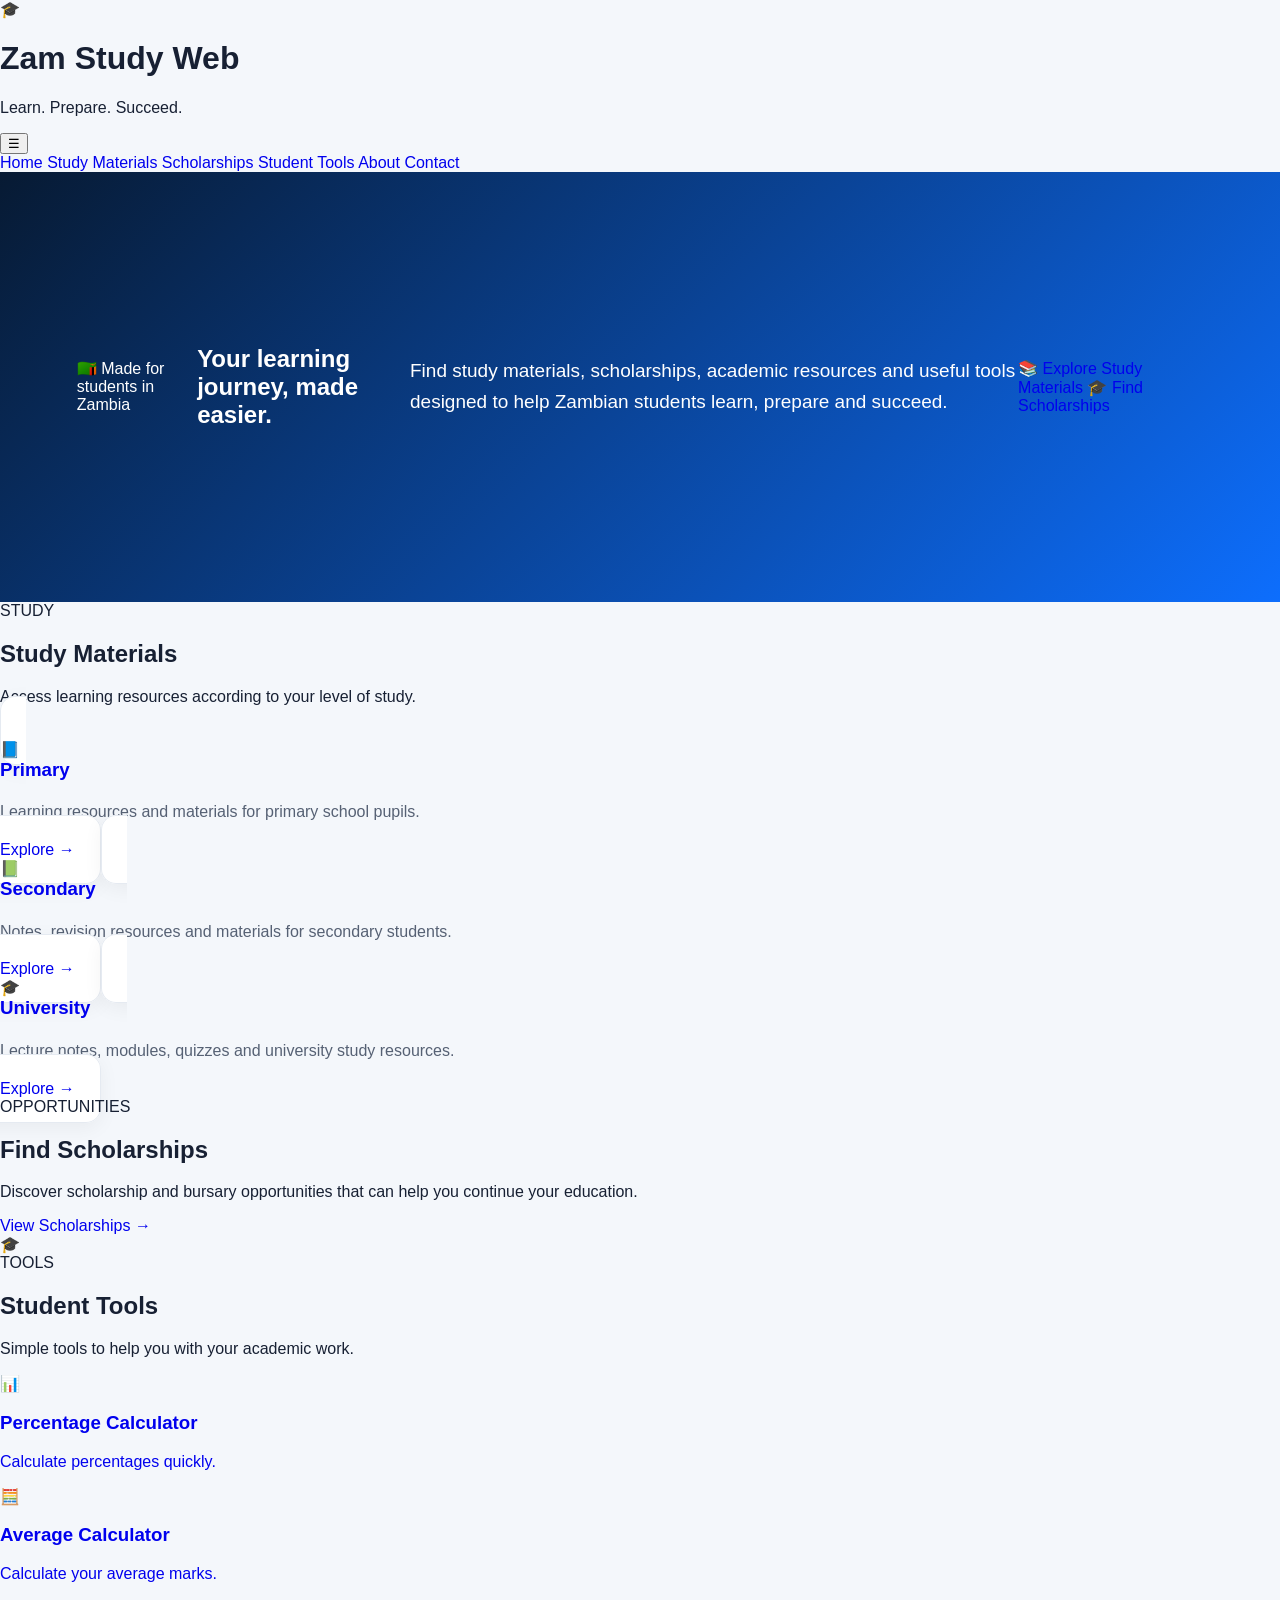
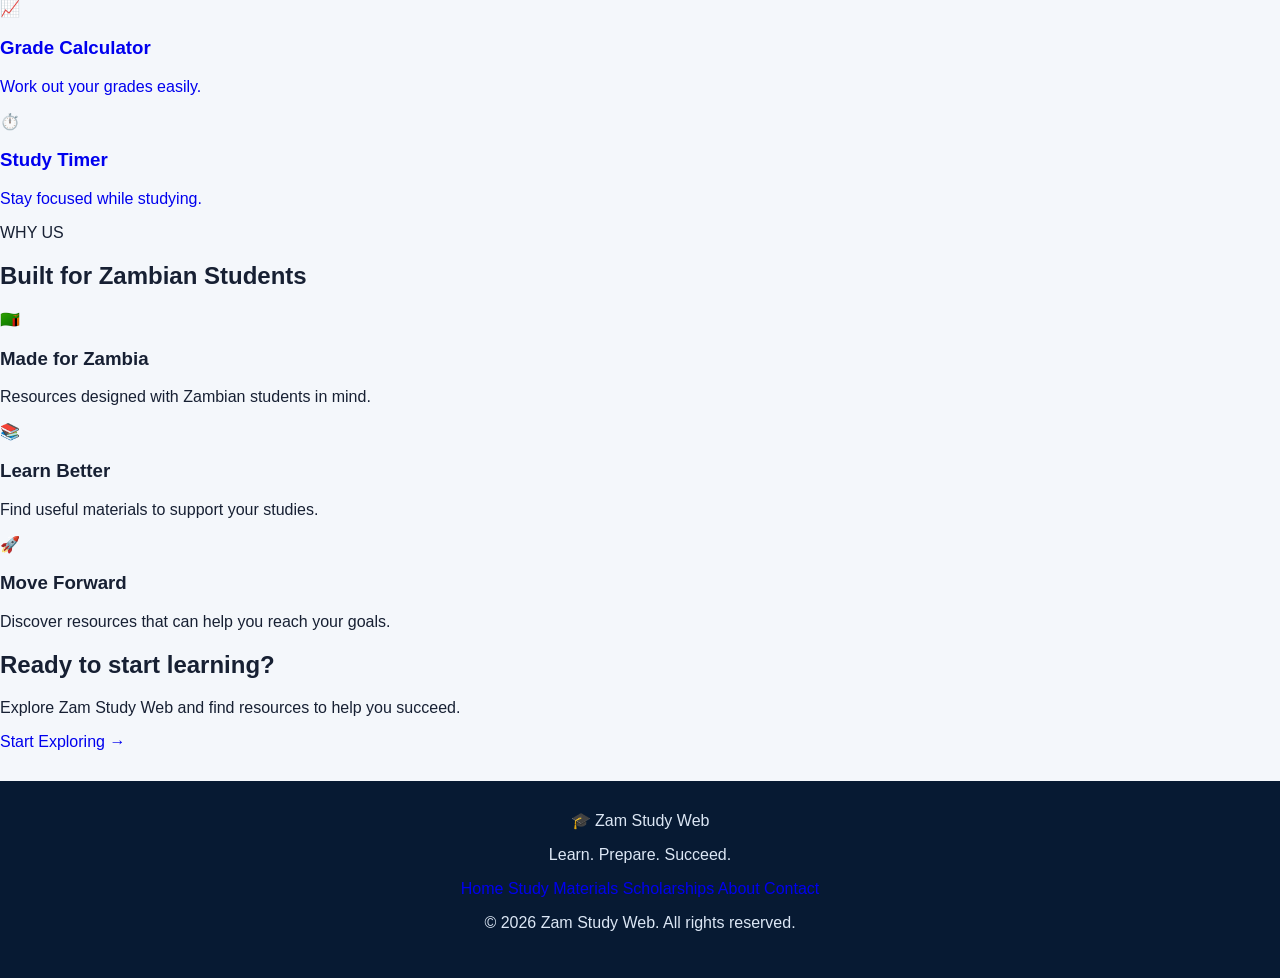
==== commit 86c38cdd: "Create index.html" ====
--- a/index.html
+++ b/index.html
@@ -1,56 +1,442 @@
 <!DOCTYPE html>
 <html lang="en">
-
 <head>
-
   <meta charset="UTF-8">
 
-  <meta
-    name="viewport"
-    content="width=device-width, initial-scale=1.0"
-  >
-
-  <title>Zed Student Hub | Learn. Prepare. Succeed.</title>
+  <meta name="viewport" content="width=device-width, initial-scale=1.0">
+
+  <title>Zam Study Web | Learn. Prepare. Succeed.</title>
+
+  <meta name="description"
+    content="Zam Study Web is a learning platform for students in Zambia, providing study materials, scholarships, academic resources and useful student tools.">
+
+  <meta name="theme-color" content="#0b6b3a">
 
   <link rel="stylesheet" href="style.css">
-
 </head>
 
-
 <body>
 
-
-  <!-- =========================
-       NAVIGATION
-  ========================== -->
-
-  <nav class="navbar">
-
-    <a
-      class="logo"
-      href="index.html"
-    >
-      🇿🇲 Zed Student Hub
+  <!-- HEADER -->
+  <header class="site-header">
+
+    <div class="logo-area">
+      <div class="logo-icon">🎓</div>
+
+      <div>
+        <h1>Zam Study Web</h1>
+        <p>Learn. Prepare. Succeed.</p>
+      </div>
+    </div>
+
+    <button class="menu-button" onclick="toggleMenu()">
+      ☰
+    </button>
+
+  </header>
+
+
+  <!-- NAVIGATION -->
+  <nav id="mobileMenu" class="navigation">
+
+    <a href="index.html">Home</a>
+
+    <a href="study-materials.html">
+      Study Materials
     </a>
 
-
-    <div class="nav-links">
-
-      <a
-        class="active"
-        href="index.html"
-      >
-        Home
+    <a href="scholarships.html">
+      Scholarships
+    </a>
+
+    <a href="tools.html">
+      Student Tools
+    </a>
+
+    <a href="about.html">
+      About
+    </a>
+
+    <a href="contact.html">
+      Contact
+    </a>
+
+  </nav>
+
+
+  <!-- HERO SECTION -->
+  <main>
+
+    <section class="hero">
+
+      <div class="hero-badge">
+        🇿🇲 Made for students in Zambia
+      </div>
+
+      <h2>
+        Your learning journey,
+        <span>made easier.</span>
+      </h2>
+
+      <p>
+        Find study materials, scholarships, academic resources
+        and useful tools designed to help Zambian students learn,
+        prepare and succeed.
+      </p>
+
+      <div class="hero-buttons">
+
+        <a href="study-materials.html"
+           class="primary-button">
+          📚 Explore Study Materials
+        </a>
+
+        <a href="scholarships.html"
+           class="secondary-button">
+          🎓 Find Scholarships
+        </a>
+
+      </div>
+
+    </section>
+
+
+    <!-- STUDY MATERIALS -->
+    <section class="section">
+
+      <div class="section-heading">
+
+        <span class="section-label">
+          STUDY
+        </span>
+
+        <h2>
+          Study Materials
+        </h2>
+
+        <p>
+          Access learning resources according to your level
+          of study.
+        </p>
+
+      </div>
+
+
+      <div class="cards">
+
+        <a href="study-materials.html#primary"
+           class="card">
+
+          <div class="card-icon">
+            📘
+          </div>
+
+          <h3>
+            Primary
+          </h3>
+
+          <p>
+            Learning resources and materials
+            for primary school pupils.
+          </p>
+
+          <span class="card-link">
+            Explore →
+          </span>
+
+        </a>
+
+
+        <a href="study-materials.html#secondary"
+           class="card">
+
+          <div class="card-icon">
+            📗
+          </div>
+
+          <h3>
+            Secondary
+          </h3>
+
+          <p>
+            Notes, revision resources and
+            materials for secondary students.
+          </p>
+
+          <span class="card-link">
+            Explore →
+          </span>
+
+        </a>
+
+
+        <a href="study-materials.html#university"
+           class="card">
+
+          <div class="card-icon">
+            🎓
+          </div>
+
+          <h3>
+            University
+          </h3>
+
+          <p>
+            Lecture notes, modules, quizzes
+            and university study resources.
+          </p>
+
+          <span class="card-link">
+            Explore →
+          </span>
+
+        </a>
+
+      </div>
+
+    </section>
+
+
+    <!-- SCHOLARSHIPS -->
+    <section class="highlight-section">
+
+      <div class="highlight-content">
+
+        <span class="section-label">
+          OPPORTUNITIES
+        </span>
+
+        <h2>
+          Find Scholarships
+        </h2>
+
+        <p>
+          Discover scholarship and bursary opportunities
+          that can help you continue your education.
+        </p>
+
+        <a href="scholarships.html"
+           class="primary-button">
+          View Scholarships →
+        </a>
+
+      </div>
+
+      <div class="highlight-icon">
+        🎓
+      </div>
+
+    </section>
+
+
+    <!-- STUDENT TOOLS -->
+    <section class="section">
+
+      <div class="section-heading">
+
+        <span class="section-label">
+          TOOLS
+        </span>
+
+        <h2>
+          Student Tools
+        </h2>
+
+        <p>
+          Simple tools to help you with your
+          academic work.
+        </p>
+
+      </div>
+
+
+      <div class="tools-grid">
+
+        <a href="tools.html#percentage"
+           class="tool-card">
+
+          <span>📊</span>
+
+          <h3>
+            Percentage Calculator
+          </h3>
+
+          <p>
+            Calculate percentages quickly.
+          </p>
+
+        </a>
+
+
+        <a href="tools.html#average"
+           class="tool-card">
+
+          <span>🧮</span>
+
+          <h3>
+            Average Calculator
+          </h3>
+
+          <p>
+            Calculate your average marks.
+          </p>
+
+        </a>
+
+
+        <a href="tools.html#grade"
+           class="tool-card">
+
+          <span>📈</span>
+
+          <h3>
+            Grade Calculator
+          </h3>
+
+          <p>
+            Work out your grades easily.
+          </p>
+
+        </a>
+
+
+        <a href="tools.html#timer"
+           class="tool-card">
+
+          <span>⏱️</span>
+
+          <h3>
+            Study Timer
+          </h3>
+
+          <p>
+            Stay focused while studying.
+          </p>
+
+        </a>
+
+      </div>
+
+    </section>
+
+
+    <!-- WHY ZAM STUDY WEB -->
+    <section class="why-section">
+
+      <div class="section-heading">
+
+        <span class="section-label">
+          WHY US
+        </span>
+
+        <h2>
+          Built for Zambian Students
+        </h2>
+
+      </div>
+
+
+      <div class="why-grid">
+
+        <div class="why-item">
+
+          <div class="why-icon">
+            🇿🇲
+          </div>
+
+          <h3>
+            Made for Zambia
+          </h3>
+
+          <p>
+            Resources designed with Zambian
+            students in mind.
+          </p>
+
+        </div>
+
+
+        <div class="why-item">
+
+          <div class="why-icon">
+            📚
+          </div>
+
+          <h3>
+            Learn Better
+          </h3>
+
+          <p>
+            Find useful materials to support
+            your studies.
+          </p>
+
+        </div>
+
+
+        <div class="why-item">
+
+          <div class="why-icon">
+            🚀
+          </div>
+
+          <h3>
+            Move Forward
+          </h3>
+
+          <p>
+            Discover resources that can help
+            you reach your goals.
+          </p>
+
+        </div>
+
+      </div>
+
+    </section>
+
+
+    <!-- CALL TO ACTION -->
+    <section class="cta-section">
+
+      <h2>
+        Ready to start learning?
+      </h2>
+
+      <p>
+        Explore Zam Study Web and find
+        resources to help you succeed.
+      </p>
+
+      <a href="study-materials.html"
+         class="cta-button">
+        Start Exploring →
       </a>
+
+    </section>
+
+  </main>
+
+
+  <!-- FOOTER -->
+  <footer class="site-footer">
+
+    <div class="footer-logo">
+      🎓 Zam Study Web
+    </div>
+
+    <p>
+      Learn. Prepare. Succeed.
+    </p>
+
+    <div class="footer-links">
+
+      <a href="index.html">Home</a>
 
       <a href="study-materials.html">
         Study Materials
       </a>
 
-      <a href="past-papers.html">
-        Past Papers
-      </a>
-
       <a href="scholarships.html">
         Scholarships
       </a>
@@ -59,421 +445,32 @@
         About
       </a>
 
+      <a href="contact.html">
+        Contact
+      </a>
+
     </div>
 
-  </nav>
-
-
-
-  <!-- =========================
-       HERO / COVER SECTION
-  ========================== -->
-
-  <header class="hero">
-
-    <div class="hero-inner">
-
-
-      <!-- LEFT SIDE -->
-
-      <div>
-
-        <h1>
-          Learn.<br>
-          Prepare.<br>
-          Succeed.
-        </h1>
-
-
-        <p>
-
-          Welcome to Zed Student Hub — a student-focused
-          platform created to help Zambian students access
-          useful educational resources and opportunities.
-
-        </p>
-
-
-        <a
-          class="btn primary"
-          href="study-materials.html"
-        >
-          📚 Explore Study Materials
-        </a>
-
-
-        <a
-          class="btn"
-          href="scholarships.html"
-        >
-          🎓 Find Scholarships
-        </a>
-
-      </div>
-
-
-
-      <!-- RIGHT SIDE -->
-
-      <div class="success-card">
-
-        <div class="success-icon">
-          🎓
-        </div>
-
-
-        <h2>
-          Your Future Starts Here
-        </h2>
-
-
-        <p>
-
-          Study hard. Keep learning.
-          Believe in your potential.
-
-        </p>
-
-
-        <p>
-          <strong>
-            Academic success is built one step at a time.
-          </strong>
-        </p>
-
-      </div>
-
-    </div>
-
-  </header>
-
-
-
-  <!-- =========================
-       WELCOME SECTION
-  ========================== -->
-
-  <main class="container">
-
-
-    <div class="page-title">
-
-      <h1>
-        Welcome to Zed Student Hub
-      </h1>
-
-
-      <p>
-
-        Everything is organised into simple sections
-        to make finding what you need easier.
-
-      </p>
-
-    </div>
-
-
-
-    <!-- =========================
-         MAIN SECTIONS
-    ========================== -->
-
-    <div class="grid">
-
-
-      <!-- STUDY MATERIALS -->
-
-      <div class="card">
-
-        <div class="icon">
-          📚
-        </div>
-
-
-        <h2>
-          Study Materials
-        </h2>
-
-
-        <p>
-
-          Find learning resources organised into
-          Primary, Secondary and University levels.
-
-        </p>
-
-
-        <a
-          class="btn"
-          href="study-materials.html"
-        >
-          Open Study Materials
-        </a>
-
-      </div>
-
-
-
-      <!-- PAST PAPERS -->
-
-      <div class="card">
-
-        <div class="icon">
-          📝
-        </div>
-
-
-        <h2>
-          Past Papers
-        </h2>
-
-
-        <p>
-
-          Practice using previous examination papers
-          and prepare more confidently for your exams.
-
-        </p>
-
-
-        <a
-          class="btn"
-          href="past-papers.html"
-        >
-          Open Past Papers
-        </a>
-
-      </div>
-
-
-
-      <!-- SCHOLARSHIPS -->
-
-      <div class="card">
-
-        <div class="icon">
-          🎓
-        </div>
-
-
-        <h2>
-          Scholarships
-        </h2>
-
-
-        <p>
-
-          Discover scholarship and education funding
-          opportunities for students.
-
-        </p>
-
-
-        <a
-          class="btn"
-          href="scholarships.html"
-        >
-          View Scholarships
-        </a>
-
-      </div>
-
-
-
-      <!-- ABOUT -->
-
-      <div class="card">
-
-        <div class="icon">
-          🇿🇲
-        </div>
-
-
-        <h2>
-          About Zed Student Hub
-        </h2>
-
-
-        <p>
-
-          Learn more about the purpose and vision
-          behind Zed Student Hub.
-
-        </p>
-
-
-        <a
-          class="btn"
-          href="about.html"
-        >
-          About Us
-        </a>
-
-      </div>
-
-
-
-      <!-- SUCCESS -->
-
-      <div class="card">
-
-        <div class="icon">
-          🏆
-        </div>
-
-
-        <h2>
-          Aim for Success
-        </h2>
-
-
-        <p>
-
-          Your education can open doors.
-          Keep learning, keep improving and keep moving
-          towards your goals.
-
-        </p>
-
-      </div>
-
-
-
-      <!-- ZAMBIAN STUDENTS -->
-
-      <div class="card">
-
-        <div class="icon">
-          🚀
-        </div>
-
-
-        <h2>
-          Built for Students
-        </h2>
-
-
-        <p>
-
-          Zed Student Hub is designed with the needs
-          of Zambian students in mind.
-
-        </p>
-
-      </div>
-
-    </div>
-
-
-  </main>
-
-
-
-  <!-- =========================
-       MOTIVATIONAL SECTION
-  ========================== -->
-
-  <section
-    class="hero"
-    style="min-height:auto; padding:55px 6%;"
-  >
-
-    <div
-      style="
-        max-width:900px;
-        margin:auto;
-        text-align:center;
-      "
-    >
-
-      <h2 style="font-size:32px;">
-        🎓 Your Education. Your Future.
-      </h2>
-
-
-      <p>
-
-        Every page you study, every problem you solve
-        and every opportunity you pursue brings you
-        closer to your goals.
-
-      </p>
-
-
-      <a
-        class="btn primary"
-        href="study-materials.html"
-      >
-        Start Learning
-      </a>
-
-    </div>
-
-  </section>
-
-
-
-  <!-- =========================
-       FOOTER
-  ========================== -->
-
-  <footer>
-
-    <strong>
-      🇿🇲 Zed Student Hub
-    </strong>
-
-
-    <br><br>
-
-
-    Empowering Zambian students through
-    knowledge and opportunity.
-
-
-    <br><br>
-
-
-    <a
-      href="study-materials.html"
-      style="color:white;"
-    >
-      Study Materials
-    </a>
-
-    &nbsp; | &nbsp;
-
-
-    <a
-      href="past-papers.html"
-      style="color:white;"
-    >
-      Past Papers
-    </a>
-
-    &nbsp; | &nbsp;
-
-
-    <a
-      href="scholarships.html"
-      style="color:white;"
-    >
-      Scholarships
-    </a>
-
-    &nbsp; | &nbsp;
-
-
-    <a
-      href="about.html"
-      style="color:white;"
-    >
-      About
-    </a>
+    <p class="copyright">
+      © 2026 Zam Study Web. All rights reserved.
+    </p>
 
   </footer>
 
 
+  <!-- MENU SCRIPT -->
+  <script>
+
+    function toggleMenu() {
+
+      const menu =
+        document.getElementById("mobileMenu");
+
+      menu.classList.toggle("show");
+
+    }
+
+  </script>
+
 </body>
-
 </html>
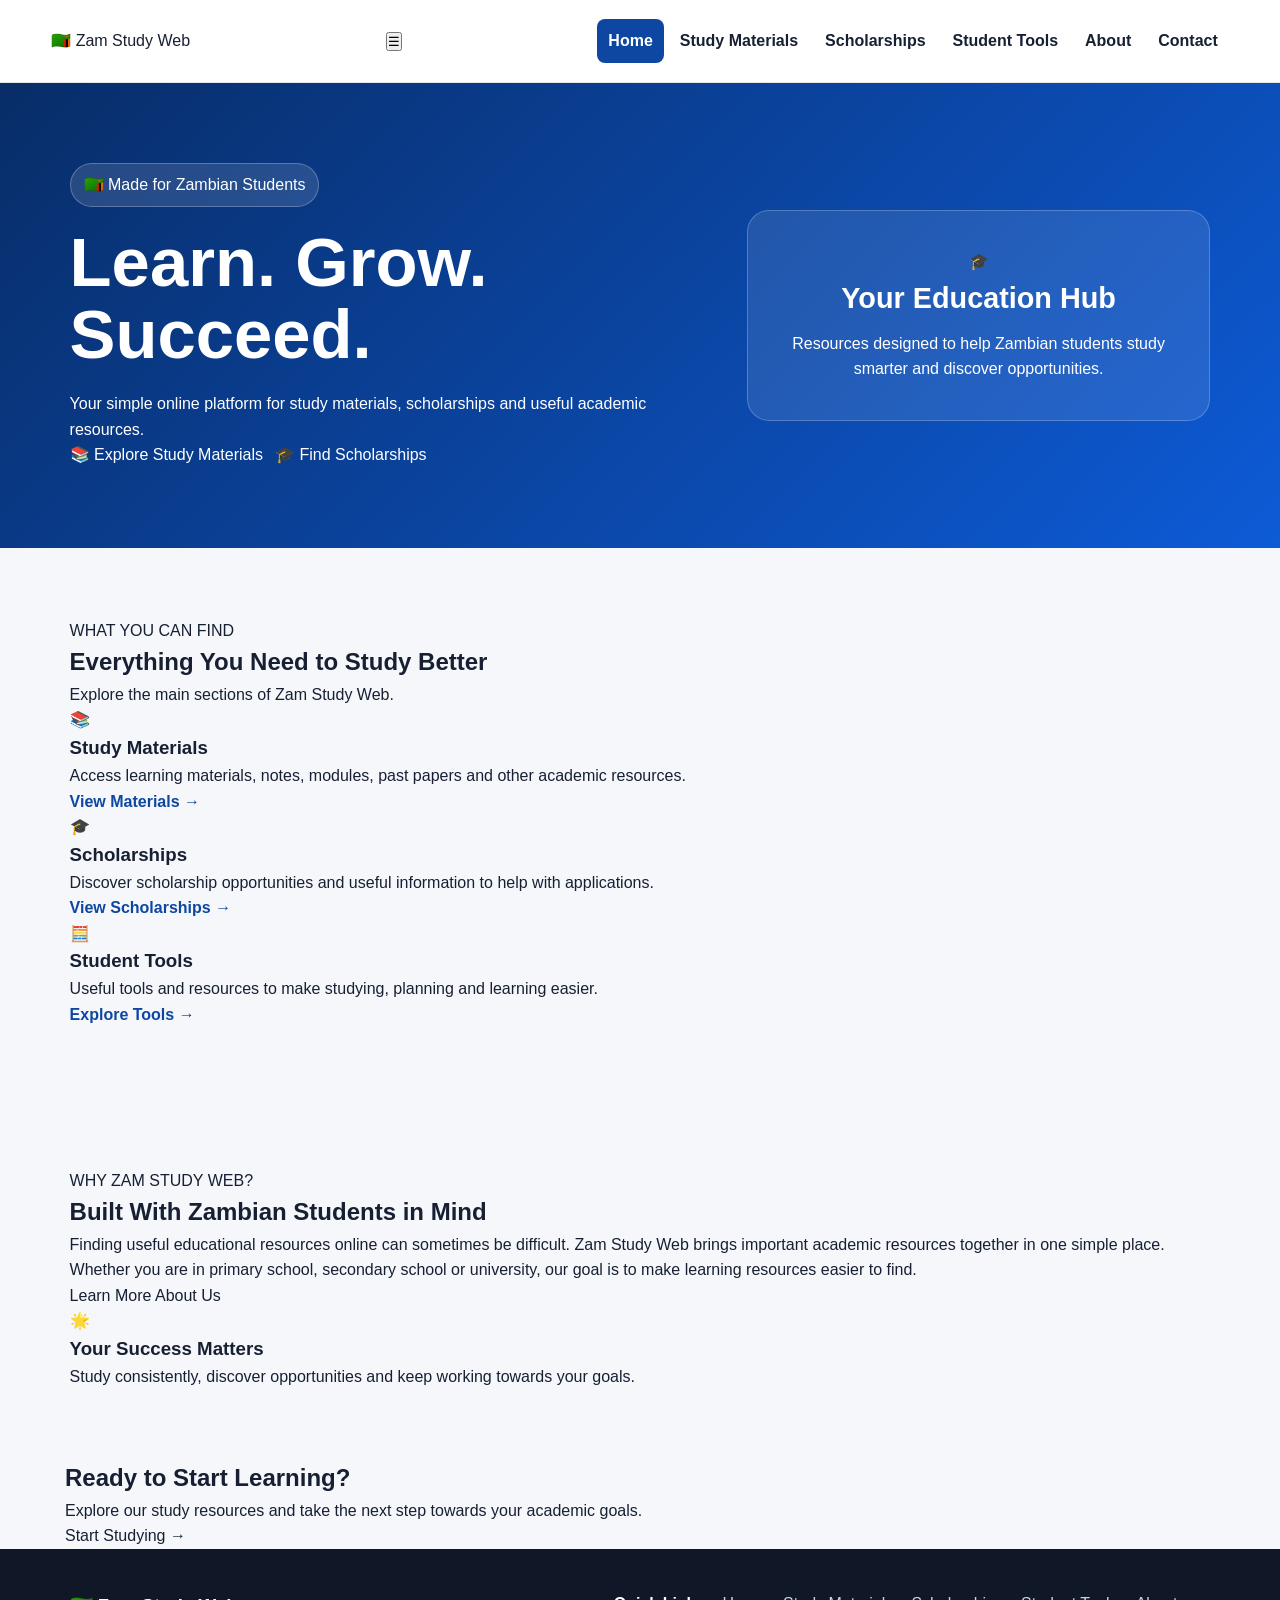
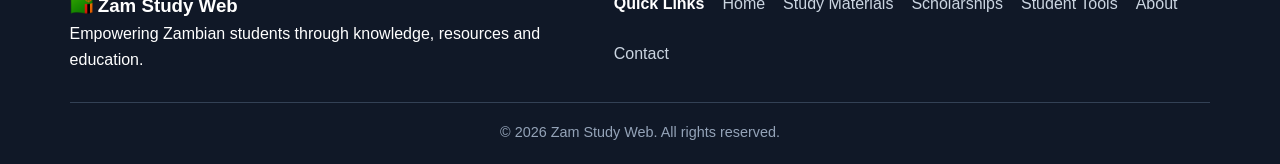
==== commit df4c4bff: "Update index.html" ====
--- a/index.html
+++ b/index.html
@@ -2,15 +2,11 @@
 <html lang="en">
 <head>
   <meta charset="UTF-8">
-
   <meta name="viewport" content="width=device-width, initial-scale=1.0">
 
-  <title>Zam Study Web | Learn. Prepare. Succeed.</title>
-
-  <meta name="description"
-    content="Zam Study Web is a learning platform for students in Zambia, providing study materials, scholarships, academic resources and useful student tools.">
-
-  <meta name="theme-color" content="#0b6b3a">
+  <title>Zam Study Web | Study Resources for Zambian Students</title>
+
+  <meta name="description" content="Zam Study Web provides study materials, scholarships, academic resources and useful tools for students in Zambia.">
 
   <link rel="stylesheet" href="style.css">
 </head>
@@ -20,48 +16,47 @@
   <!-- HEADER -->
   <header class="site-header">
 
-    <div class="logo-area">
-      <div class="logo-icon">🎓</div>
-
-      <div>
-        <h1>Zam Study Web</h1>
-        <p>Learn. Prepare. Succeed.</p>
-      </div>
+    <div class="header-container">
+
+      <a href="index.html" class="logo">
+        🇿🇲 <span>Zam Study Web</span>
+      </a>
+
+      <!-- MOBILE MENU BUTTON -->
+      <button class="menu-button" onclick="toggleMenu()" aria-label="Open menu">
+        ☰
+      </button>
+
+      <!-- NAVIGATION -->
+      <nav id="mainNav" class="main-nav">
+
+        <a href="index.html" class="active">Home</a>
+
+        <a href="study-materials.html">
+          Study Materials
+        </a>
+
+        <a href="scholarships.html">
+          Scholarships
+        </a>
+
+        <a href="tools.html">
+          Student Tools
+        </a>
+
+        <a href="about.html">
+          About
+        </a>
+
+        <a href="contact.html">
+          Contact
+        </a>
+
+      </nav>
+
     </div>
 
-    <button class="menu-button" onclick="toggleMenu()">
-      ☰
-    </button>
-
   </header>
-
-
-  <!-- NAVIGATION -->
-  <nav id="mobileMenu" class="navigation">
-
-    <a href="index.html">Home</a>
-
-    <a href="study-materials.html">
-      Study Materials
-    </a>
-
-    <a href="scholarships.html">
-      Scholarships
-    </a>
-
-    <a href="tools.html">
-      Student Tools
-    </a>
-
-    <a href="about.html">
-      About
-    </a>
-
-    <a href="contact.html">
-      Contact
-    </a>
-
-  </nav>
 
 
   <!-- HERO SECTION -->
@@ -69,349 +64,238 @@
 
     <section class="hero">
 
-      <div class="hero-badge">
-        🇿🇲 Made for students in Zambia
-      </div>
-
-      <h2>
-        Your learning journey,
-        <span>made easier.</span>
-      </h2>
-
-      <p>
-        Find study materials, scholarships, academic resources
-        and useful tools designed to help Zambian students learn,
-        prepare and succeed.
-      </p>
-
-      <div class="hero-buttons">
-
-        <a href="study-materials.html"
-           class="primary-button">
-          📚 Explore Study Materials
-        </a>
-
-        <a href="scholarships.html"
-           class="secondary-button">
-          🎓 Find Scholarships
-        </a>
+      <div class="hero-container">
+
+        <div class="hero-content">
+
+          <span class="hero-badge">
+            🇿🇲 Made for Zambian Students
+          </span>
+
+          <h1>
+            Learn. Grow. <span>Succeed.</span>
+          </h1>
+
+          <p>
+            Your simple online platform for study materials,
+            scholarships and useful academic resources.
+          </p>
+
+          <div class="hero-buttons">
+
+            <a href="study-materials.html" class="button button-primary">
+              📚 Explore Study Materials
+            </a>
+
+            <a href="scholarships.html" class="button button-secondary">
+              🎓 Find Scholarships
+            </a>
+
+          </div>
+
+        </div>
+
+        <div class="hero-card">
+
+          <div class="hero-icon">
+            🎓
+          </div>
+
+          <h2>
+            Your Education Hub
+          </h2>
+
+          <p>
+            Resources designed to help Zambian students
+            study smarter and discover opportunities.
+          </p>
+
+        </div>
 
       </div>
 
     </section>
 
 
-    <!-- STUDY MATERIALS -->
+    <!-- FEATURES -->
     <section class="section">
 
-      <div class="section-heading">
-
-        <span class="section-label">
-          STUDY
-        </span>
+      <div class="section-container">
+
+        <div class="section-heading">
+
+          <span class="small-title">
+            WHAT YOU CAN FIND
+          </span>
+
+          <h2>
+            Everything You Need to Study Better
+          </h2>
+
+          <p>
+            Explore the main sections of Zam Study Web.
+          </p>
+
+        </div>
+
+
+        <div class="feature-grid">
+
+          <!-- STUDY MATERIALS -->
+          <div class="feature-card">
+
+            <div class="feature-icon">
+              📚
+            </div>
+
+            <h3>
+              Study Materials
+            </h3>
+
+            <p>
+              Access learning materials, notes, modules,
+              past papers and other academic resources.
+            </p>
+
+            <a href="study-materials.html" class="card-link">
+              View Materials →
+            </a>
+
+          </div>
+
+
+          <!-- SCHOLARSHIPS -->
+          <div class="feature-card">
+
+            <div class="feature-icon">
+              🎓
+            </div>
+
+            <h3>
+              Scholarships
+            </h3>
+
+            <p>
+              Discover scholarship opportunities and
+              useful information to help with applications.
+            </p>
+
+            <a href="scholarships.html" class="card-link">
+              View Scholarships →
+            </a>
+
+          </div>
+
+
+          <!-- STUDENT TOOLS -->
+          <div class="feature-card">
+
+            <div class="feature-icon">
+              🧮
+            </div>
+
+            <h3>
+              Student Tools
+            </h3>
+
+            <p>
+              Useful tools and resources to make studying,
+              planning and learning easier.
+            </p>
+
+            <a href="tools.html" class="card-link">
+              Explore Tools →
+            </a>
+
+          </div>
+
+        </div>
+
+      </div>
+
+    </section>
+
+
+    <!-- WHY ZAM STUDY WEB -->
+    <section class="section section-light">
+
+      <div class="section-container">
+
+        <div class="about-preview">
+
+          <div>
+
+            <span class="small-title">
+              WHY ZAM STUDY WEB?
+            </span>
+
+            <h2>
+              Built With Zambian Students in Mind
+            </h2>
+
+            <p>
+              Finding useful educational resources online can
+              sometimes be difficult. Zam Study Web brings
+              important academic resources together in one
+              simple place.
+            </p>
+
+            <p>
+              Whether you are in primary school, secondary
+              school or university, our goal is to make
+              learning resources easier to find.
+            </p>
+
+            <a href="about.html" class="button button-primary">
+              Learn More About Us
+            </a>
+
+          </div>
+
+
+          <div class="success-card">
+
+            <div class="success-icon">
+              🌟
+            </div>
+
+            <h3>
+              Your Success Matters
+            </h3>
+
+            <p>
+              Study consistently, discover opportunities
+              and keep working towards your goals.
+            </p>
+
+          </div>
+
+        </div>
+
+      </div>
+
+    </section>
+
+
+    <!-- CALL TO ACTION -->
+    <section class="cta">
+
+      <div class="section-container">
 
         <h2>
-          Study Materials
+          Ready to Start Learning?
         </h2>
 
         <p>
-          Access learning resources according to your level
-          of study.
+          Explore our study resources and take the next
+          step towards your academic goals.
         </p>
 
-      </div>
-
-
-      <div class="cards">
-
-        <a href="study-materials.html#primary"
-           class="card">
-
-          <div class="card-icon">
-            📘
-          </div>
-
-          <h3>
-            Primary
-          </h3>
-
-          <p>
-            Learning resources and materials
-            for primary school pupils.
-          </p>
-
-          <span class="card-link">
-            Explore →
-          </span>
-
-        </a>
-
-
-        <a href="study-materials.html#secondary"
-           class="card">
-
-          <div class="card-icon">
-            📗
-          </div>
-
-          <h3>
-            Secondary
-          </h3>
-
-          <p>
-            Notes, revision resources and
-            materials for secondary students.
-          </p>
-
-          <span class="card-link">
-            Explore →
-          </span>
-
-        </a>
-
-
-        <a href="study-materials.html#university"
-           class="card">
-
-          <div class="card-icon">
-            🎓
-          </div>
-
-          <h3>
-            University
-          </h3>
-
-          <p>
-            Lecture notes, modules, quizzes
-            and university study resources.
-          </p>
-
-          <span class="card-link">
-            Explore →
-          </span>
-
-        </a>
-
-      </div>
-
-    </section>
-
-
-    <!-- SCHOLARSHIPS -->
-    <section class="highlight-section">
-
-      <div class="highlight-content">
-
-        <span class="section-label">
-          OPPORTUNITIES
-        </span>
-
-        <h2>
-          Find Scholarships
-        </h2>
-
-        <p>
-          Discover scholarship and bursary opportunities
-          that can help you continue your education.
-        </p>
-
-        <a href="scholarships.html"
-           class="primary-button">
-          View Scholarships →
-        </a>
-
-      </div>
-
-      <div class="highlight-icon">
-        🎓
-      </div>
-
-    </section>
-
-
-    <!-- STUDENT TOOLS -->
-    <section class="section">
-
-      <div class="section-heading">
-
-        <span class="section-label">
-          TOOLS
-        </span>
-
-        <h2>
-          Student Tools
-        </h2>
-
-        <p>
-          Simple tools to help you with your
-          academic work.
-        </p>
-
-      </div>
-
-
-      <div class="tools-grid">
-
-        <a href="tools.html#percentage"
-           class="tool-card">
-
-          <span>📊</span>
-
-          <h3>
-            Percentage Calculator
-          </h3>
-
-          <p>
-            Calculate percentages quickly.
-          </p>
-
-        </a>
-
-
-        <a href="tools.html#average"
-           class="tool-card">
-
-          <span>🧮</span>
-
-          <h3>
-            Average Calculator
-          </h3>
-
-          <p>
-            Calculate your average marks.
-          </p>
-
-        </a>
-
-
-        <a href="tools.html#grade"
-           class="tool-card">
-
-          <span>📈</span>
-
-          <h3>
-            Grade Calculator
-          </h3>
-
-          <p>
-            Work out your grades easily.
-          </p>
-
-        </a>
-
-
-        <a href="tools.html#timer"
-           class="tool-card">
-
-          <span>⏱️</span>
-
-          <h3>
-            Study Timer
-          </h3>
-
-          <p>
-            Stay focused while studying.
-          </p>
-
-        </a>
-
-      </div>
-
-    </section>
-
-
-    <!-- WHY ZAM STUDY WEB -->
-    <section class="why-section">
-
-      <div class="section-heading">
-
-        <span class="section-label">
-          WHY US
-        </span>
-
-        <h2>
-          Built for Zambian Students
-        </h2>
-
-      </div>
-
-
-      <div class="why-grid">
-
-        <div class="why-item">
-
-          <div class="why-icon">
-            🇿🇲
-          </div>
-
-          <h3>
-            Made for Zambia
-          </h3>
-
-          <p>
-            Resources designed with Zambian
-            students in mind.
-          </p>
-
-        </div>
-
-
-        <div class="why-item">
-
-          <div class="why-icon">
-            📚
-          </div>
-
-          <h3>
-            Learn Better
-          </h3>
-
-          <p>
-            Find useful materials to support
-            your studies.
-          </p>
-
-        </div>
-
-
-        <div class="why-item">
-
-          <div class="why-icon">
-            🚀
-          </div>
-
-          <h3>
-            Move Forward
-          </h3>
-
-          <p>
-            Discover resources that can help
-            you reach your goals.
-          </p>
-
-        </div>
-
-      </div>
-
-    </section>
-
-
-    <!-- CALL TO ACTION -->
-    <section class="cta-section">
-
-      <h2>
-        Ready to start learning?
-      </h2>
-
-      <p>
-        Explore Zam Study Web and find
-        resources to help you succeed.
-      </p>
-
-      <a href="study-materials.html"
-         class="cta-button">
-        Start Exploring →
-      </a>
+        <a href="study-materials.html" class="button button-white">
+          Start Studying →
+        </a>
+
+      </div>
 
     </section>
 
@@ -421,54 +305,73 @@
   <!-- FOOTER -->
   <footer class="site-footer">
 
-    <div class="footer-logo">
-      🎓 Zam Study Web
+    <div class="footer-container">
+
+      <div class="footer-brand">
+
+        <h3>
+          🇿🇲 Zam Study Web
+        </h3>
+
+        <p>
+          Empowering Zambian students through knowledge,
+          resources and education.
+        </p>
+
+      </div>
+
+
+      <div class="footer-links">
+
+        <h4>
+          Quick Links
+        </h4>
+
+        <a href="index.html">Home</a>
+        <a href="study-materials.html">Study Materials</a>
+        <a href="scholarships.html">Scholarships</a>
+        <a href="tools.html">Student Tools</a>
+        <a href="about.html">About</a>
+        <a href="contact.html">Contact</a>
+
+      </div>
+
     </div>
 
-    <p>
-      Learn. Prepare. Succeed.
-    </p>
-
-    <div class="footer-links">
-
-      <a href="index.html">Home</a>
-
-      <a href="study-materials.html">
-        Study Materials
-      </a>
-
-      <a href="scholarships.html">
-        Scholarships
-      </a>
-
-      <a href="about.html">
-        About
-      </a>
-
-      <a href="contact.html">
-        Contact
-      </a>
+
+    <div class="footer-bottom">
+
+      <p>
+        © 2026 Zam Study Web. All rights reserved.
+      </p>
 
     </div>
 
-    <p class="copyright">
-      © 2026 Zam Study Web. All rights reserved.
-    </p>
-
   </footer>
 
 
-  <!-- MENU SCRIPT -->
+  <!-- MOBILE MENU SCRIPT -->
   <script>
 
     function toggleMenu() {
 
-      const menu =
-        document.getElementById("mobileMenu");
-
-      menu.classList.toggle("show");
+      const nav = document.getElementById("mainNav");
+
+      nav.classList.toggle("show");
 
     }
+
+
+    // Close menu when a link is clicked
+    document.querySelectorAll("#mainNav a").forEach(function(link) {
+
+      link.addEventListener("click", function() {
+
+        document.getElementById("mainNav").classList.remove("show");
+
+      });
+
+    });
 
   </script>
 
--- a/style.css
+++ b/style.css
@@ -1,213 +1,663 @@
+/* ================================
+   ZAM STUDY WEB - MAIN STYLES
+   Responsive for phone + desktop
+================================ */
+
 * {
   box-sizing: border-box;
+  margin: 0;
+  padding: 0;
+}
+
+html {
   scroll-behavior: smooth;
 }
 
 body {
-  margin: 0;
-  font-family: Arial, sans-serif;
-  background: #f4f7fb;
+  font-family: Arial, Helvetica, sans-serif;
+  background: #f5f7fb;
   color: #172033;
+  line-height: 1.6;
+  overflow-x: hidden;
 }
 
 a {
   text-decoration: none;
-}
-
-.navbar {
-  background: #071a33;
-  color: white;
-  padding: 14px 5%;
+  color: inherit;
+}
+
+button {
+  font-family: inherit;
+  cursor: pointer;
+}
+
+/* ================= HEADER ================= */
+
+.site-header {
+  background: #ffffff;
+  border-bottom: 1px solid #e5e7eb;
+  position: relative;
+  z-index: 1000;
+}
+
+.header-container {
+  width: min(1200px, 92%);
+  min-height: 82px;
+  margin: auto;
+
   display: flex;
   align-items: center;
   justify-content: space-between;
+
   gap: 20px;
-  position: sticky;
-  top: 0;
-  z-index: 10;
-  box-shadow: 0 2px 10px #0002;
-}
-
-.logo {
-  font-size: 22px;
-  font-weight: 800;
-  color: white;
-}
-
-.nav-links {
+}
+
+.brand {
   display: flex;
+  align-items: center;
+  gap: 10px;
+}
+
+.brand-icon {
+  font-size: 2rem;
+}
+
+.brand strong {
+  display: block;
+  font-size: clamp(1.5rem, 4vw, 2.2rem);
+  line-height: 1.1;
+}
+
+.brand small {
+  display: block;
+  color: #64748b;
+  font-size: 0.9rem;
+}
+
+/* Navigation */
+
+.main-nav {
+  display: flex;
+  align-items: center;
+  justify-content: flex-end;
+  gap: 5px;
   flex-wrap: wrap;
-  gap: 8px;
-  justify-content: flex-end;
-}
-
-.nav-links a {
-  color: white;
+}
+
+.main-nav a {
   padding: 9px 11px;
   border-radius: 8px;
-  font-size: 14px;
-}
-
-.nav-links a:hover,
-.nav-links a.active {
-  background: #0d6efd;
-}
+  font-weight: 600;
+  color: #172033;
+}
+
+.main-nav a:hover,
+.main-nav a.active {
+  background: #0d47a1;
+  color: white;
+}
+
+/* Mobile menu button */
+
+.menu-toggle {
+  display: none;
+
+  border: none;
+  background: #0d47a1;
+  color: white;
+
+  width: 46px;
+  height: 46px;
+
+  border-radius: 9px;
+  font-size: 1.4rem;
+}
+
+/* ================= DEVICE BUTTONS ================= */
+
+.device-switch {
+  display: flex;
+  gap: 5px;
+
+  width: max-content;
+
+  margin: 14px auto;
+  padding: 5px;
+
+  background: #e9eef7;
+  border-radius: 12px;
+}
+
+.device-switch button {
+  border: none;
+  background: transparent;
+
+  padding: 8px 13px;
+
+  border-radius: 8px;
+
+  font-weight: 700;
+  color: #475569;
+}
+
+.device-switch button.active {
+  background: #0d47a1;
+  color: white;
+}
+
+/* ================= HERO ================= */
 
 .hero {
-  background: linear-gradient(135deg, #071a33, #0d6efd);
-  color: white;
-  padding: 75px 6%;
-  min-height: 430px;
+  background: linear-gradient(135deg, #082d68, #0d5bd7);
+  color: white;
+
+  padding: 80px 20px;
+}
+
+.hero-container {
+  width: min(1150px, 92%);
+  margin: auto;
+
+  display: grid;
+  grid-template-columns: 1.15fr 0.85fr;
+
+  gap: 50px;
+  align-items: center;
+}
+
+.hero-text {
+  min-width: 0;
+}
+
+.hero-badge {
+  display: inline-block;
+
+  background: rgba(255,255,255,0.12);
+  border: 1px solid rgba(255,255,255,0.25);
+
+  padding: 8px 13px;
+  border-radius: 999px;
+
+  margin-bottom: 20px;
+}
+
+.hero h1 {
+  font-size: clamp(2.3rem, 6vw, 4.3rem);
+  line-height: 1.05;
+
+  margin-bottom: 20px;
+}
+
+.hero h1 span {
+  display: block;
+}
+
+.hero-text p {
+  font-size: clamp(1rem, 2vw, 1.25rem);
+
+  max-width: 680px;
+
+  margin-bottom: 28px;
+
+  color: #eef5ff;
+}
+
+/* Hero buttons */
+
+.hero-buttons {
   display: flex;
+  gap: 12px;
+  flex-wrap: wrap;
+}
+
+.btn {
+  display: inline-flex;
+
   align-items: center;
-}
-
-.hero-inner {
-  max-width: 1100px;
+  justify-content: center;
+
+  min-height: 46px;
+
+  padding: 11px 18px;
+
+  border-radius: 9px;
+
+  font-weight: 700;
+}
+
+.btn-primary {
+  background: white;
+  color: #0d47a1;
+}
+
+.btn-light {
+  background: rgba(255,255,255,0.12);
+  border: 1px solid rgba(255,255,255,0.5);
+
+  color: white;
+}
+
+.btn.blue {
+  background: #0d47a1;
+  color: white;
+}
+
+/* Hero card */
+
+.hero-card {
+  background: rgba(255,255,255,0.10);
+
+  border: 1px solid rgba(255,255,255,0.22);
+
+  border-radius: 22px;
+
+  padding: 38px;
+
+  text-align: center;
+}
+
+.hero-card-icon {
+  font-size: 4rem;
+  margin-bottom: 10px;
+}
+
+.hero-card h2 {
+  font-size: 1.8rem;
+  margin-bottom: 10px;
+}
+
+/* ================= GENERAL SECTIONS ================= */
+
+.section {
+  padding: 70px 20px;
+}
+
+.section-container {
+  width: min(1150px, 92%);
   margin: auto;
-  width: 100%;
+}
+
+.section-title {
+  text-align: center;
+  margin-bottom: 42px;
+}
+
+.section-label {
+  display: inline-block;
+
+  color: #0d47a1;
+
+  font-size: 0.78rem;
+  font-weight: 800;
+
+  letter-spacing: 1.5px;
+}
+
+.section-title h2 {
+  font-size: clamp(1.8rem, 4vw, 2.7rem);
+
+  line-height: 1.15;
+
+  margin: 5px 0 10px;
+}
+
+.section-title p {
+  max-width: 700px;
+
+  margin: auto;
+
+  color: #64748b;
+}
+
+/* ================= CARDS ================= */
+
+.card-grid {
   display: grid;
-  grid-template-columns: 1.2fr 0.8fr;
-  gap: 35px;
-  align-items: center;
-}
-
-.hero h1 {
-  font-size: 48px;
-  margin: 0 0 15px;
-}
-
-.hero p {
-  font-size: 19px;
-  line-height: 1.6;
-  max-width: 700px;
-}
-
-.btn {
-  display: inline-block;
+
+  grid-template-columns:
+    repeat(3, minmax(0, 1fr));
+
+  gap: 24px;
+}
+
+.card {
+  display: block;
+
   background: white;
-  color: #071a33;
-  padding: 13px 20px;
-  border-radius: 9px;
+
+  border: 1px solid #e5e7eb;
+
+  border-radius: 16px;
+
+  padding: 26px;
+
+  box-shadow: 0 5px 18px rgba(0,0,0,0.05);
+
+  transition: 0.2s;
+}
+
+.card:hover {
+  transform: translateY(-4px);
+
+  box-shadow:
+    0 10px 25px rgba(0,0,0,0.09);
+}
+
+.card-icon {
+  font-size: 2.2rem;
+
+  margin-bottom: 12px;
+}
+
+.card h3 {
+  color: #0d47a1;
+
+  font-size: 1.25rem;
+
+  margin-bottom: 8px;
+}
+
+.card p {
+  color: #64748b;
+
+  margin-bottom: 14px;
+}
+
+.card-link {
+  color: #0d47a1;
+
   font-weight: 700;
-  margin: 7px 7px 0 0;
-}
-
-.btn.primary {
-  background: #ffd43b;
-  color: #172033;
-}
-
-.success-card {
-  background: #ffffff18;
-  border: 1px solid #ffffff40;
-  border-radius: 20px;
-  padding: 35px;
+}
+
+/* ================= SCHOLARSHIP SECTION ================= */
+
+.highlight-section {
+  padding: 65px 20px;
+
+  background: #eaf2ff;
+}
+
+.highlight-content {
+  width: min(1150px, 92%);
+  margin: auto;
+}
+
+.highlight-content h2 {
+  font-size: clamp(1.8rem, 4vw, 2.7rem);
+
+  margin: 5px 0 10px;
+}
+
+.highlight-content p {
+  color: #475569;
+
+  max-width: 650px;
+
+  margin-bottom: 20px;
+}
+
+/* ================= WHY SECTION ================= */
+
+.why-section {
+  background: white;
+
+  padding: 70px 20px;
+}
+
+.why-grid {
+  display: grid;
+
+  grid-template-columns:
+    repeat(3, minmax(0, 1fr));
+
+  gap: 24px;
+
   text-align: center;
-  backdrop-filter: blur(5px);
-}
-
-.success-icon {
-  font-size: 85px;
-}
-
-.container {
-  max-width: 1100px;
+}
+
+.why-item {
+  padding: 25px;
+}
+
+.why-icon {
+  font-size: 2.6rem;
+
+  margin-bottom: 10px;
+}
+
+.why-item h3 {
+  margin-bottom: 7px;
+}
+
+.why-item p {
+  color: #64748b;
+}
+
+/* ================= CTA ================= */
+
+.cta-section {
+  padding: 70px 20px;
+
+  text-align: center;
+
+  background: #f5f7fb;
+}
+
+.cta-section h2 {
+  font-size: clamp(1.8rem, 4vw, 2.6rem);
+
+  margin-bottom: 10px;
+}
+
+.cta-section p {
+  color: #64748b;
+
+  margin-bottom: 20px;
+}
+
+/* ================= FOOTER ================= */
+
+.site-footer {
+  background: #101827;
+
+  color: white;
+
+  padding: 42px 20px 20px;
+}
+
+.footer-container {
+  width: min(1150px, 92%);
+
   margin: auto;
-  padding: 55px 5%;
-}
-
-.page-title {
+
+  display: flex;
+
+  justify-content: space-between;
+
+  gap: 30px;
+}
+
+.footer-links {
+  display: flex;
+
+  gap: 18px;
+
+  flex-wrap: wrap;
+}
+
+.footer-links a {
+  color: #cbd5e1;
+}
+
+.footer-links a:hover {
+  color: white;
+}
+
+.footer-bottom {
+  width: min(1150px, 92%);
+
+  margin: 30px auto 0;
+
+  padding-top: 18px;
+
+  border-top: 1px solid #334155;
+
   text-align: center;
-  margin-bottom: 35px;
-}
-
-.page-title h1 {
-  font-size: 38px;
-  margin: 0 0 10px;
-}
-
-.page-title p {
-  color: #5d6878;
-}
-
-.grid {
-  display: grid;
-  grid-template-columns: repeat(3, 1fr);
-  gap: 22px;
-}
-
-.card {
-  background: white;
-  border-radius: 15px;
-  padding: 25px;
-  box-shadow: 0 5px 20px #0000000d;
-  border: 1px solid #e5eaf1;
-}
-
-.card h2,
-.card h3 {
-  margin-top: 0;
-}
-
-.card p {
-  line-height: 1.6;
-  color: #566174;
-}
-
-.card .btn {
-  background: #0d6efd;
-  color: white;
-}
-
-.icon {
-  font-size: 42px;
-  margin-bottom: 10px;
-}
-
-.notice {
-  background: #fff8d9;
-  border-left: 5px solid #ffc107;
-  padding: 17px;
-  border-radius: 8px;
-  margin-bottom: 25px;
-}
-
-.list {
-  padding-left: 20px;
-  line-height: 1.9;
-}
-
-footer {
-  background: #071a33;
-  color: #dce7f5;
-  text-align: center;
-  padding: 30px 5%;
-  margin-top: 30px;
-}
-
-footer strong {
-  color: white;
-}
-
-@media (max-width: 800px) {
-  .hero-inner {
+
+  color: #94a3b8;
+
+  font-size: 0.9rem;
+}
+
+/* ================= RESPONSIVE ================= */
+
+@media (max-width: 900px) {
+
+  .hero-container {
     grid-template-columns: 1fr;
+
+    text-align: center;
+  }
+
+  .hero-text p {
+    margin-left: auto;
+    margin-right: auto;
+  }
+
+  .hero-buttons {
+    justify-content: center;
+  }
+
+  .card-grid,
+  .why-grid {
+    grid-template-columns:
+      repeat(2, minmax(0, 1fr));
+  }
+
+}
+
+/* ================= PHONE ================= */
+
+@media (max-width: 700px) {
+
+  .header-container {
+    width: 94%;
+
+    min-height: 72px;
+  }
+
+  .brand strong {
+    font-size: 1.5rem;
+  }
+
+  .brand small {
+    font-size: 0.78rem;
+  }
+
+  .menu-toggle {
+    display: block;
+  }
+
+  .main-nav {
+    display: none;
+
+    order: 3;
+
+    width: 100%;
+
+    flex-direction: column;
+
+    align-items: stretch;
+
+    padding: 5px 0 12px;
+  }
+
+  .main-nav.open {
+    display: flex;
+  }
+
+  .main-nav a {
+    text-align: center;
+
+    width: 100%;
+
+    padding: 12px;
+  }
+
+  .hero {
+    padding: 55px 15px;
+  }
+
+  .hero-container {
+    width: 100%;
+
+    gap: 30px;
   }
 
   .hero h1 {
-    font-size: 36px;
-  }
-
-  .grid {
+    font-size: 2.5rem;
+  }
+
+  .hero-buttons {
+    flex-direction: column;
+  }
+
+  .hero-buttons .btn {
+    width: 100%;
+  }
+
+  .section {
+    padding: 55px 15px;
+  }
+
+  .section-container {
+    width: 100%;
+  }
+
+  .card-grid,
+  .why-grid {
     grid-template-columns: 1fr;
   }
 
-  .nav-links {
-    display: none;
-  }
-
-  .navbar {
-    justify-content: center;
-  }
+  .highlight-section {
+    text-align: center;
+  }
+
+  .highlight-content {
+    width: 100%;
+  }
+
+  .footer-container {
+    width: 100%;
+
+    flex-direction: column;
+  }
+
+  .footer-links {
+    flex-direction: column;
+
+    gap: 8px;
+  }
+
+  .device-switch {
+    width: 94%;
+  }
+
+  .device-switch button {
+    flex: 1;
+  }
+}
+
+/* ================= SMALL PHONES ================= */
+
+@media (max-width: 380px) {
+
+  .brand strong {
+    font-size: 1.3rem;
+  }
+
+  .hero h1 {
+    font-size: 2.1rem;
+  }
+
 }
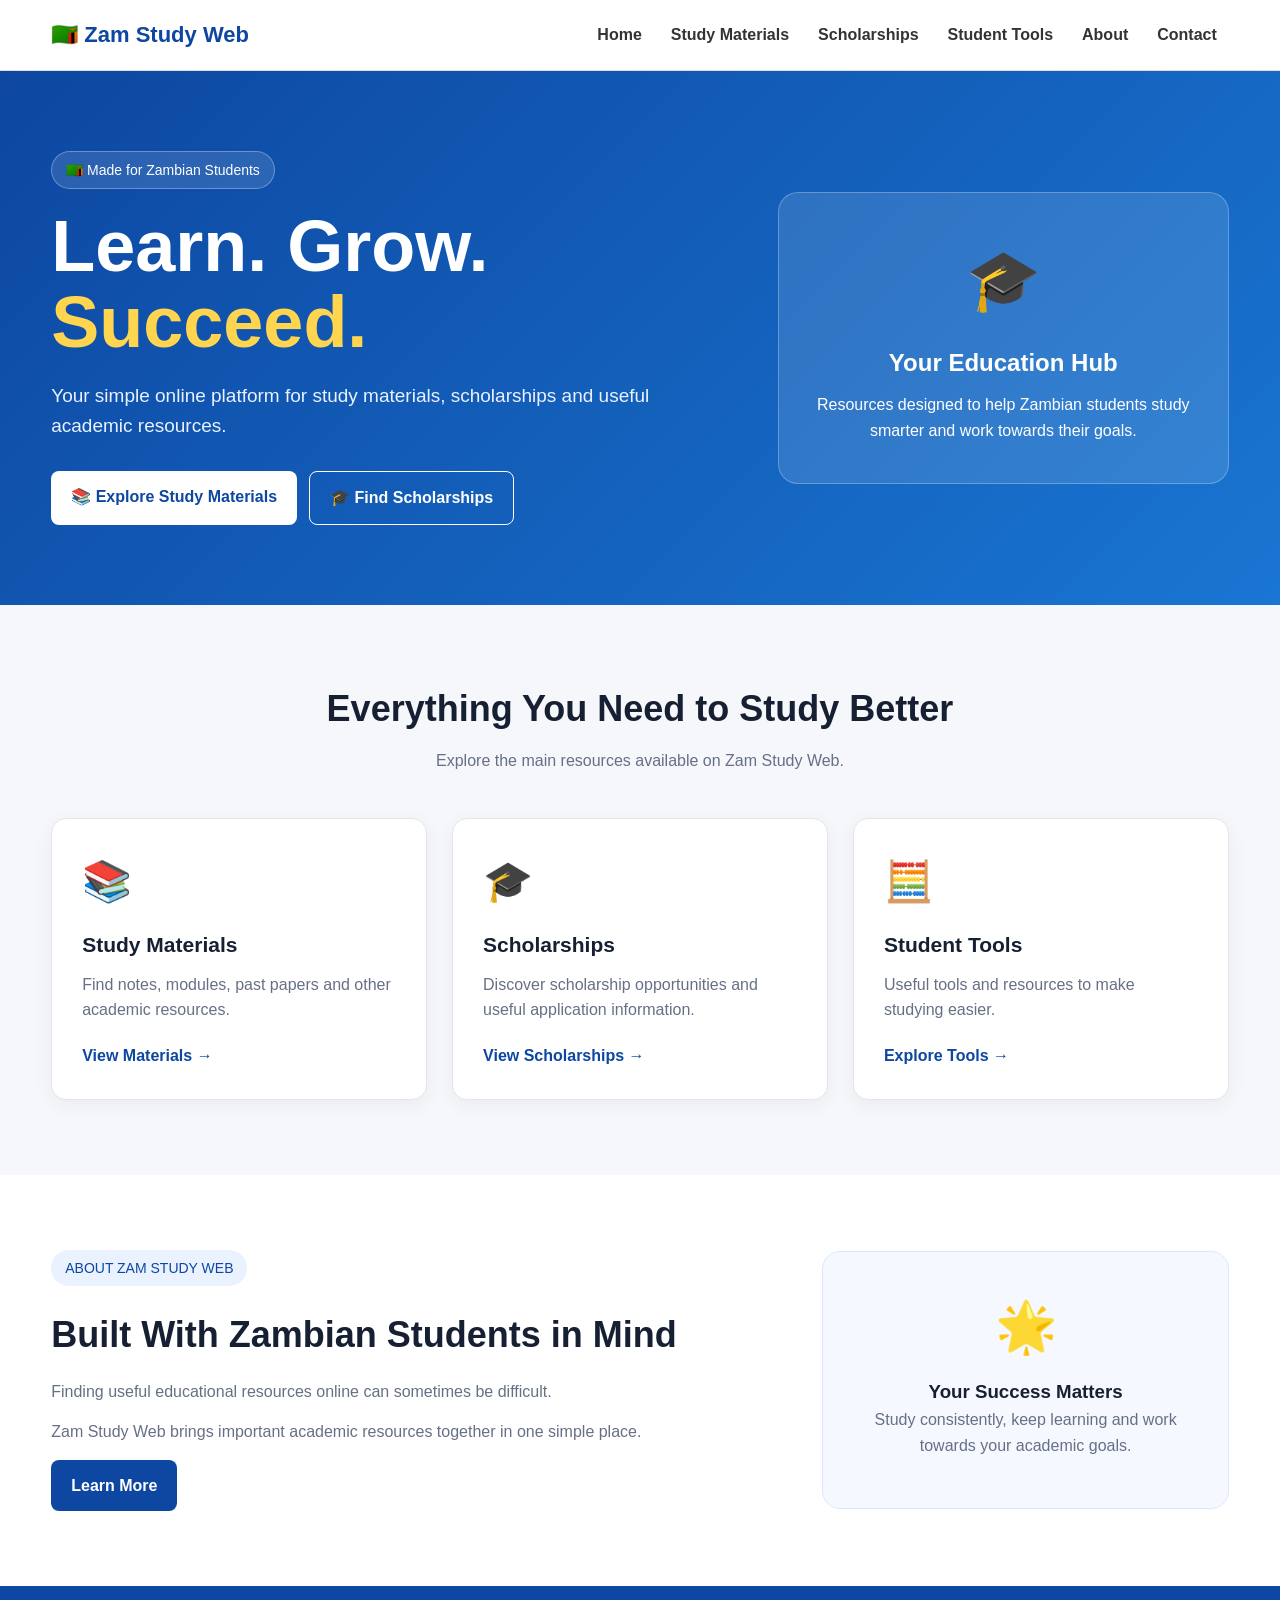
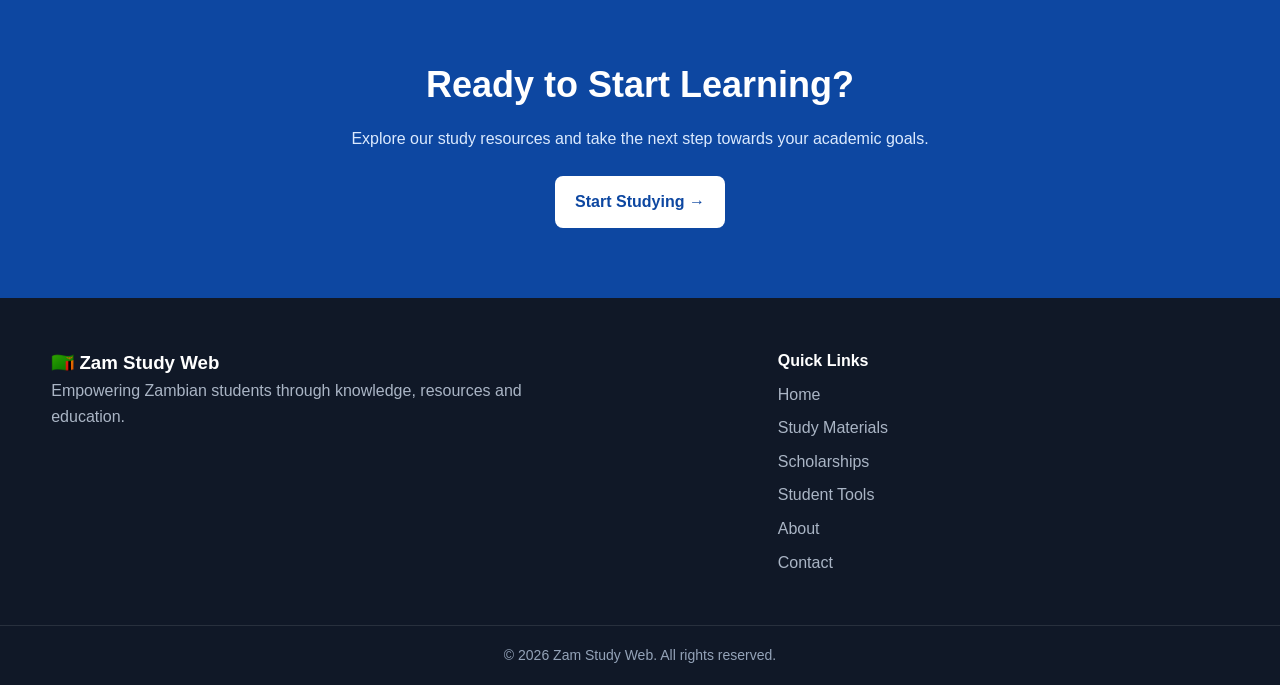
==== commit 8d50696d: "Create index.html" ====
--- a/index.html
+++ b/index.html
@@ -1,379 +1,909 @@
 <!DOCTYPE html>
 <html lang="en">
 <head>
-  <meta charset="UTF-8">
-  <meta name="viewport" content="width=device-width, initial-scale=1.0">
-
-  <title>Zam Study Web | Study Resources for Zambian Students</title>
-
-  <meta name="description" content="Zam Study Web provides study materials, scholarships, academic resources and useful tools for students in Zambia.">
-
-  <link rel="stylesheet" href="style.css">
+<meta charset="UTF-8">
+<meta name="viewport" content="width=device-width, initial-scale=1.0">
+
+<title>Zam Study Web</title>
+
+<style>
+
+/* =========================
+   RESET
+========================= */
+
+* {
+  box-sizing: border-box;
+  margin: 0;
+  padding: 0;
+}
+
+html {
+  scroll-behavior: smooth;
+}
+
+body {
+  font-family: Arial, Helvetica, sans-serif;
+  background: #f5f7fb;
+  color: #172033;
+  line-height: 1.6;
+}
+
+a {
+  text-decoration: none;
+}
+
+
+/* =========================
+   HEADER
+========================= */
+
+header {
+  background: white;
+  border-bottom: 1px solid #ddd;
+  position: sticky;
+  top: 0;
+  z-index: 999;
+}
+
+.header-inner {
+  width: 92%;
+  max-width: 1200px;
+  margin: auto;
+  min-height: 70px;
+
+  display: flex;
+  align-items: center;
+  justify-content: space-between;
+}
+
+.logo {
+  color: #0d47a1;
+  font-size: 22px;
+  font-weight: bold;
+}
+
+
+/* =========================
+   MENU
+========================= */
+
+.menu-btn {
+  display: none;
+
+  width: 44px;
+  height: 44px;
+
+  border: none;
+  border-radius: 8px;
+
+  background: #0d47a1;
+  color: white;
+
+  font-size: 24px;
+  cursor: pointer;
+}
+
+nav {
+  display: flex;
+  align-items: center;
+  gap: 5px;
+}
+
+nav a {
+  color: #333;
+  font-weight: 600;
+  padding: 10px 12px;
+  border-radius: 7px;
+}
+
+nav a:hover {
+  background: #eaf2ff;
+  color: #0d47a1;
+}
+
+
+/* =========================
+   HERO
+========================= */
+
+.hero {
+  background: linear-gradient(135deg, #0d47a1, #1976d2);
+  color: white;
+  padding: 80px 0;
+}
+
+.hero-inner {
+  width: 92%;
+  max-width: 1200px;
+  margin: auto;
+
+  display: grid;
+  grid-template-columns: 1.5fr 1fr;
+  gap: 50px;
+  align-items: center;
+}
+
+.hero-text h1 {
+  font-size: clamp(40px, 7vw, 72px);
+  line-height: 1.05;
+  margin-bottom: 20px;
+}
+
+.hero-text h1 span {
+  color: #ffd54f;
+}
+
+.hero-text p {
+  max-width: 650px;
+  font-size: 19px;
+  color: #eaf2ff;
+  margin-bottom: 30px;
+}
+
+.badge {
+  display: inline-block;
+  padding: 7px 14px;
+  margin-bottom: 20px;
+
+  border: 1px solid rgba(255,255,255,.3);
+  border-radius: 30px;
+
+  background: rgba(255,255,255,.12);
+
+  font-size: 14px;
+}
+
+.buttons {
+  display: flex;
+  flex-wrap: wrap;
+  gap: 12px;
+}
+
+.btn {
+  display: inline-block;
+  padding: 13px 20px;
+  border-radius: 8px;
+  font-weight: bold;
+}
+
+.btn-white {
+  background: white;
+  color: #0d47a1;
+}
+
+.btn-outline {
+  color: white;
+  border: 1px solid white;
+}
+
+
+/* =========================
+   HERO CARD
+========================= */
+
+.hero-card {
+  background: rgba(255,255,255,.12);
+  border: 1px solid rgba(255,255,255,.25);
+  border-radius: 20px;
+
+  padding: 40px 30px;
+  text-align: center;
+}
+
+.hero-card-icon {
+  font-size: 60px;
+  margin-bottom: 15px;
+}
+
+.hero-card h2 {
+  margin-bottom: 10px;
+}
+
+
+/* =========================
+   SECTIONS
+========================= */
+
+.section {
+  padding: 75px 0;
+}
+
+.container {
+  width: 92%;
+  max-width: 1200px;
+  margin: auto;
+}
+
+.section-title {
+  text-align: center;
+  max-width: 700px;
+  margin: 0 auto 45px;
+}
+
+.section-title h2 {
+  font-size: 36px;
+  margin-bottom: 10px;
+}
+
+.section-title p {
+  color: #667085;
+}
+
+
+/* =========================
+   CARDS
+========================= */
+
+.cards {
+  display: grid;
+  grid-template-columns: repeat(3, 1fr);
+  gap: 25px;
+}
+
+.card {
+  background: white;
+  border: 1px solid #e2e5ea;
+  border-radius: 15px;
+  padding: 30px;
+
+  box-shadow: 0 5px 20px rgba(0,0,0,.05);
+}
+
+.card-icon {
+  font-size: 40px;
+  margin-bottom: 15px;
+}
+
+.card h3 {
+  font-size: 21px;
+  margin-bottom: 10px;
+}
+
+.card p {
+  color: #667085;
+  margin-bottom: 20px;
+}
+
+.card-link {
+  color: #0d47a1;
+  font-weight: bold;
+}
+
+
+/* =========================
+   LIGHT SECTION
+========================= */
+
+.light {
+  background: white;
+}
+
+.about {
+  display: grid;
+  grid-template-columns: 1.4fr .8fr;
+  gap: 60px;
+  align-items: center;
+}
+
+.about h2 {
+  font-size: 36px;
+  margin-bottom: 15px;
+}
+
+.about p {
+  color: #667085;
+  margin-bottom: 15px;
+}
+
+.success-box {
+  background: #f5f8ff;
+  border: 1px solid #dce7ff;
+  border-radius: 18px;
+  padding: 35px;
+  text-align: center;
+}
+
+.success-box .icon {
+  font-size: 50px;
+  margin-bottom: 10px;
+}
+
+
+/* =========================
+   CTA
+========================= */
+
+.cta {
+  background: #0d47a1;
+  color: white;
+  text-align: center;
+  padding: 70px 0;
+}
+
+.cta h2 {
+  font-size: 36px;
+  margin-bottom: 12px;
+}
+
+.cta p {
+  color: #dbeafe;
+  margin-bottom: 25px;
+}
+
+
+/* =========================
+   FOOTER
+========================= */
+
+footer {
+  background: #101827;
+  color: white;
+}
+
+.footer-inner {
+  width: 92%;
+  max-width: 1200px;
+  margin: auto;
+
+  padding: 50px 0;
+
+  display: grid;
+  grid-template-columns: 1.5fr 1fr;
+  gap: 50px;
+}
+
+.footer-inner p {
+  color: #aab5c5;
+  max-width: 500px;
+}
+
+.footer-links {
+  display: flex;
+  flex-direction: column;
+  gap: 8px;
+}
+
+.footer-links a {
+  color: #aab5c5;
+}
+
+.footer-bottom {
+  border-top: 1px solid rgba(255,255,255,.1);
+  text-align: center;
+  padding: 18px;
+  color: #94a3b8;
+  font-size: 14px;
+}
+
+
+/* =========================
+   TABLET
+========================= */
+
+@media (max-width: 900px) {
+
+  .hero-inner {
+    grid-template-columns: 1fr;
+    text-align: center;
+  }
+
+  .hero-text p {
+    margin-left: auto;
+    margin-right: auto;
+  }
+
+  .buttons {
+    justify-content: center;
+  }
+
+  .hero-card {
+    max-width: 500px;
+    width: 100%;
+    margin: auto;
+  }
+
+  .cards {
+    grid-template-columns: repeat(2, 1fr);
+  }
+
+  .about {
+    grid-template-columns: 1fr;
+  }
+}
+
+
+/* =========================
+   PHONE
+========================= */
+
+@media (max-width: 700px) {
+
+  .header-inner {
+    min-height: 64px;
+  }
+
+  .logo {
+    font-size: 19px;
+  }
+
+  .menu-btn {
+    display: block;
+  }
+
+  nav {
+    display: none;
+
+    position: absolute;
+    left: 0;
+    top: 64px;
+
+    width: 100%;
+
+    background: white;
+
+    padding: 10px 4%;
+
+    border-top: 1px solid #ddd;
+    border-bottom: 1px solid #ddd;
+
+    box-shadow: 0 8px 20px rgba(0,0,0,.08);
+
+    flex-direction: column;
+    align-items: stretch;
+  }
+
+  nav.open {
+    display: flex;
+  }
+
+  nav a {
+    width: 100%;
+    padding: 13px;
+  }
+
+  .hero {
+    padding: 55px 0;
+  }
+
+  .hero-inner {
+    width: 90%;
+  }
+
+  .hero-text h1 {
+    font-size: 46px;
+  }
+
+  .hero-text p {
+    font-size: 17px;
+  }
+
+  .buttons {
+    flex-direction: column;
+  }
+
+  .btn {
+    width: 100%;
+    text-align: center;
+  }
+
+  .cards {
+    grid-template-columns: 1fr;
+  }
+
+  .section {
+    padding: 55px 0;
+  }
+
+  .section-title h2 {
+    font-size: 29px;
+  }
+
+  .about h2 {
+    font-size: 29px;
+  }
+
+  .footer-inner {
+    grid-template-columns: 1fr;
+  }
+}
+
+
+/* =========================
+   SMALL PHONE
+========================= */
+
+@media (max-width: 400px) {
+
+  .hero-text h1 {
+    font-size: 40px;
+  }
+
+  .logo {
+    font-size: 17px;
+  }
+}
+
+</style>
 </head>
 
+
 <body>
 
-  <!-- HEADER -->
-  <header class="site-header">
-
-    <div class="header-container">
-
-      <a href="index.html" class="logo">
-        🇿🇲 <span>Zam Study Web</span>
+
+<!-- HEADER -->
+
+<header>
+
+  <div class="header-inner">
+
+    <a href="index.html" class="logo">
+      🇿🇲 Zam Study Web
+    </a>
+
+    <button class="menu-btn" onclick="toggleMenu()">
+      ☰
+    </button>
+
+    <nav id="navigation">
+
+      <a href="index.html">Home</a>
+
+      <a href="study-materials.html">
+        Study Materials
       </a>
 
-      <!-- MOBILE MENU BUTTON -->
-      <button class="menu-button" onclick="toggleMenu()" aria-label="Open menu">
-        ☰
-      </button>
-
-      <!-- NAVIGATION -->
-      <nav id="mainNav" class="main-nav">
-
-        <a href="index.html" class="active">Home</a>
-
-        <a href="study-materials.html">
+      <a href="scholarships.html">
+        Scholarships
+      </a>
+
+      <a href="tools.html">
+        Student Tools
+      </a>
+
+      <a href="about.html">
+        About
+      </a>
+
+      <a href="contact.html">
+        Contact
+      </a>
+
+    </nav>
+
+  </div>
+
+</header>
+
+
+<!-- HERO -->
+
+<section class="hero">
+
+  <div class="hero-inner">
+
+    <div class="hero-text">
+
+      <div class="badge">
+        🇿🇲 Made for Zambian Students
+      </div>
+
+      <h1>
+        Learn. Grow.
+        <span>Succeed.</span>
+      </h1>
+
+      <p>
+        Your simple online platform for study materials,
+        scholarships and useful academic resources.
+      </p>
+
+      <div class="buttons">
+
+        <a
+          href="study-materials.html"
+          class="btn btn-white">
+          📚 Explore Study Materials
+        </a>
+
+        <a
+          href="scholarships.html"
+          class="btn btn-outline">
+          🎓 Find Scholarships
+        </a>
+
+      </div>
+
+    </div>
+
+
+    <div class="hero-card">
+
+      <div class="hero-card-icon">
+        🎓
+      </div>
+
+      <h2>
+        Your Education Hub
+      </h2>
+
+      <p>
+        Resources designed to help Zambian students
+        study smarter and work towards their goals.
+      </p>
+
+    </div>
+
+  </div>
+
+</section>
+
+
+<!-- FEATURES -->
+
+<section class="section">
+
+  <div class="container">
+
+    <div class="section-title">
+
+      <h2>
+        Everything You Need to Study Better
+      </h2>
+
+      <p>
+        Explore the main resources available on
+        Zam Study Web.
+      </p>
+
+    </div>
+
+
+    <div class="cards">
+
+
+      <div class="card">
+
+        <div class="card-icon">
+          📚
+        </div>
+
+        <h3>
           Study Materials
+        </h3>
+
+        <p>
+          Find notes, modules, past papers and
+          other academic resources.
+        </p>
+
+        <a
+          href="study-materials.html"
+          class="card-link">
+          View Materials →
         </a>
 
-        <a href="scholarships.html">
+      </div>
+
+
+      <div class="card">
+
+        <div class="card-icon">
+          🎓
+        </div>
+
+        <h3>
           Scholarships
+        </h3>
+
+        <p>
+          Discover scholarship opportunities and
+          useful application information.
+        </p>
+
+        <a
+          href="scholarships.html"
+          class="card-link">
+          View Scholarships →
         </a>
 
-        <a href="tools.html">
+      </div>
+
+
+      <div class="card">
+
+        <div class="card-icon">
+          🧮
+        </div>
+
+        <h3>
           Student Tools
+        </h3>
+
+        <p>
+          Useful tools and resources to make
+          studying easier.
+        </p>
+
+        <a
+          href="tools.html"
+          class="card-link">
+          Explore Tools →
         </a>
 
-        <a href="about.html">
-          About
+      </div>
+
+
+    </div>
+
+  </div>
+
+</section>
+
+
+<!-- ABOUT -->
+
+<section class="section light">
+
+  <div class="container">
+
+    <div class="about">
+
+      <div>
+
+        <div class="badge"
+             style="color:#0d47a1;background:#eaf2ff;border:none;">
+          ABOUT ZAM STUDY WEB
+        </div>
+
+        <h2>
+          Built With Zambian Students in Mind
+        </h2>
+
+        <p>
+          Finding useful educational resources online
+          can sometimes be difficult.
+        </p>
+
+        <p>
+          Zam Study Web brings important academic
+          resources together in one simple place.
+        </p>
+
+        <a
+          href="about.html"
+          class="btn"
+          style="background:#0d47a1;color:white;">
+          Learn More
         </a>
 
-        <a href="contact.html">
-          Contact
-        </a>
-
-      </nav>
+      </div>
+
+
+      <div class="success-box">
+
+        <div class="icon">
+          🌟
+        </div>
+
+        <h3>
+          Your Success Matters
+        </h3>
+
+        <p>
+          Study consistently, keep learning and
+          work towards your academic goals.
+        </p>
+
+      </div>
 
     </div>
 
-  </header>
-
-
-  <!-- HERO SECTION -->
-  <main>
-
-    <section class="hero">
-
-      <div class="hero-container">
-
-        <div class="hero-content">
-
-          <span class="hero-badge">
-            🇿🇲 Made for Zambian Students
-          </span>
-
-          <h1>
-            Learn. Grow. <span>Succeed.</span>
-          </h1>
-
-          <p>
-            Your simple online platform for study materials,
-            scholarships and useful academic resources.
-          </p>
-
-          <div class="hero-buttons">
-
-            <a href="study-materials.html" class="button button-primary">
-              📚 Explore Study Materials
-            </a>
-
-            <a href="scholarships.html" class="button button-secondary">
-              🎓 Find Scholarships
-            </a>
-
-          </div>
-
-        </div>
-
-        <div class="hero-card">
-
-          <div class="hero-icon">
-            🎓
-          </div>
-
-          <h2>
-            Your Education Hub
-          </h2>
-
-          <p>
-            Resources designed to help Zambian students
-            study smarter and discover opportunities.
-          </p>
-
-        </div>
-
-      </div>
-
-    </section>
-
-
-    <!-- FEATURES -->
-    <section class="section">
-
-      <div class="section-container">
-
-        <div class="section-heading">
-
-          <span class="small-title">
-            WHAT YOU CAN FIND
-          </span>
-
-          <h2>
-            Everything You Need to Study Better
-          </h2>
-
-          <p>
-            Explore the main sections of Zam Study Web.
-          </p>
-
-        </div>
-
-
-        <div class="feature-grid">
-
-          <!-- STUDY MATERIALS -->
-          <div class="feature-card">
-
-            <div class="feature-icon">
-              📚
-            </div>
-
-            <h3>
-              Study Materials
-            </h3>
-
-            <p>
-              Access learning materials, notes, modules,
-              past papers and other academic resources.
-            </p>
-
-            <a href="study-materials.html" class="card-link">
-              View Materials →
-            </a>
-
-          </div>
-
-
-          <!-- SCHOLARSHIPS -->
-          <div class="feature-card">
-
-            <div class="feature-icon">
-              🎓
-            </div>
-
-            <h3>
-              Scholarships
-            </h3>
-
-            <p>
-              Discover scholarship opportunities and
-              useful information to help with applications.
-            </p>
-
-            <a href="scholarships.html" class="card-link">
-              View Scholarships →
-            </a>
-
-          </div>
-
-
-          <!-- STUDENT TOOLS -->
-          <div class="feature-card">
-
-            <div class="feature-icon">
-              🧮
-            </div>
-
-            <h3>
-              Student Tools
-            </h3>
-
-            <p>
-              Useful tools and resources to make studying,
-              planning and learning easier.
-            </p>
-
-            <a href="tools.html" class="card-link">
-              Explore Tools →
-            </a>
-
-          </div>
-
-        </div>
-
-      </div>
-
-    </section>
-
-
-    <!-- WHY ZAM STUDY WEB -->
-    <section class="section section-light">
-
-      <div class="section-container">
-
-        <div class="about-preview">
-
-          <div>
-
-            <span class="small-title">
-              WHY ZAM STUDY WEB?
-            </span>
-
-            <h2>
-              Built With Zambian Students in Mind
-            </h2>
-
-            <p>
-              Finding useful educational resources online can
-              sometimes be difficult. Zam Study Web brings
-              important academic resources together in one
-              simple place.
-            </p>
-
-            <p>
-              Whether you are in primary school, secondary
-              school or university, our goal is to make
-              learning resources easier to find.
-            </p>
-
-            <a href="about.html" class="button button-primary">
-              Learn More About Us
-            </a>
-
-          </div>
-
-
-          <div class="success-card">
-
-            <div class="success-icon">
-              🌟
-            </div>
-
-            <h3>
-              Your Success Matters
-            </h3>
-
-            <p>
-              Study consistently, discover opportunities
-              and keep working towards your goals.
-            </p>
-
-          </div>
-
-        </div>
-
-      </div>
-
-    </section>
-
-
-    <!-- CALL TO ACTION -->
-    <section class="cta">
-
-      <div class="section-container">
-
-        <h2>
-          Ready to Start Learning?
-        </h2>
-
-        <p>
-          Explore our study resources and take the next
-          step towards your academic goals.
-        </p>
-
-        <a href="study-materials.html" class="button button-white">
-          Start Studying →
-        </a>
-
-      </div>
-
-    </section>
-
-  </main>
-
-
-  <!-- FOOTER -->
-  <footer class="site-footer">
-
-    <div class="footer-container">
-
-      <div class="footer-brand">
-
-        <h3>
-          🇿🇲 Zam Study Web
-        </h3>
-
-        <p>
-          Empowering Zambian students through knowledge,
-          resources and education.
-        </p>
-
-      </div>
-
-
-      <div class="footer-links">
-
-        <h4>
-          Quick Links
-        </h4>
-
-        <a href="index.html">Home</a>
-        <a href="study-materials.html">Study Materials</a>
-        <a href="scholarships.html">Scholarships</a>
-        <a href="tools.html">Student Tools</a>
-        <a href="about.html">About</a>
-        <a href="contact.html">Contact</a>
-
-      </div>
+  </div>
+
+</section>
+
+
+<!-- CTA -->
+
+<section class="cta">
+
+  <div class="container">
+
+    <h2>
+      Ready to Start Learning?
+    </h2>
+
+    <p>
+      Explore our study resources and take the
+      next step towards your academic goals.
+    </p>
+
+    <a
+      href="study-materials.html"
+      class="btn btn-white">
+      Start Studying →
+    </a>
+
+  </div>
+
+</section>
+
+
+<!-- FOOTER -->
+
+<footer>
+
+  <div class="footer-inner">
+
+    <div>
+
+      <h3>
+        🇿🇲 Zam Study Web
+      </h3>
+
+      <p>
+        Empowering Zambian students through
+        knowledge, resources and education.
+      </p>
 
     </div>
 
 
-    <div class="footer-bottom">
-
-      <p>
-        © 2026 Zam Study Web. All rights reserved.
-      </p>
+    <div class="footer-links">
+
+      <strong>
+        Quick Links
+      </strong>
+
+      <a href="index.html">Home</a>
+
+      <a href="study-materials.html">
+        Study Materials
+      </a>
+
+      <a href="scholarships.html">
+        Scholarships
+      </a>
+
+      <a href="tools.html">
+        Student Tools
+      </a>
+
+      <a href="about.html">
+        About
+      </a>
+
+      <a href="contact.html">
+        Contact
+      </a>
 
     </div>
 
-  </footer>
-
-
-  <!-- MOBILE MENU SCRIPT -->
-  <script>
-
-    function toggleMenu() {
-
-      const nav = document.getElementById("mainNav");
-
-      nav.classList.toggle("show");
-
-    }
-
-
-    // Close menu when a link is clicked
-    document.querySelectorAll("#mainNav a").forEach(function(link) {
-
-      link.addEventListener("click", function() {
-
-        document.getElementById("mainNav").classList.remove("show");
-
-      });
-
-    });
-
-  </script>
+  </div>
+
+
+  <div class="footer-bottom">
+
+    © 2026 Zam Study Web. All rights reserved.
+
+  </div>
+
+</footer>
+
+
+<script>
+
+function toggleMenu() {
+
+  const menu = document.getElementById("navigation");
+
+  menu.classList.toggle("open");
+
+}
+
+</script>
+
 
 </body>
 </html>
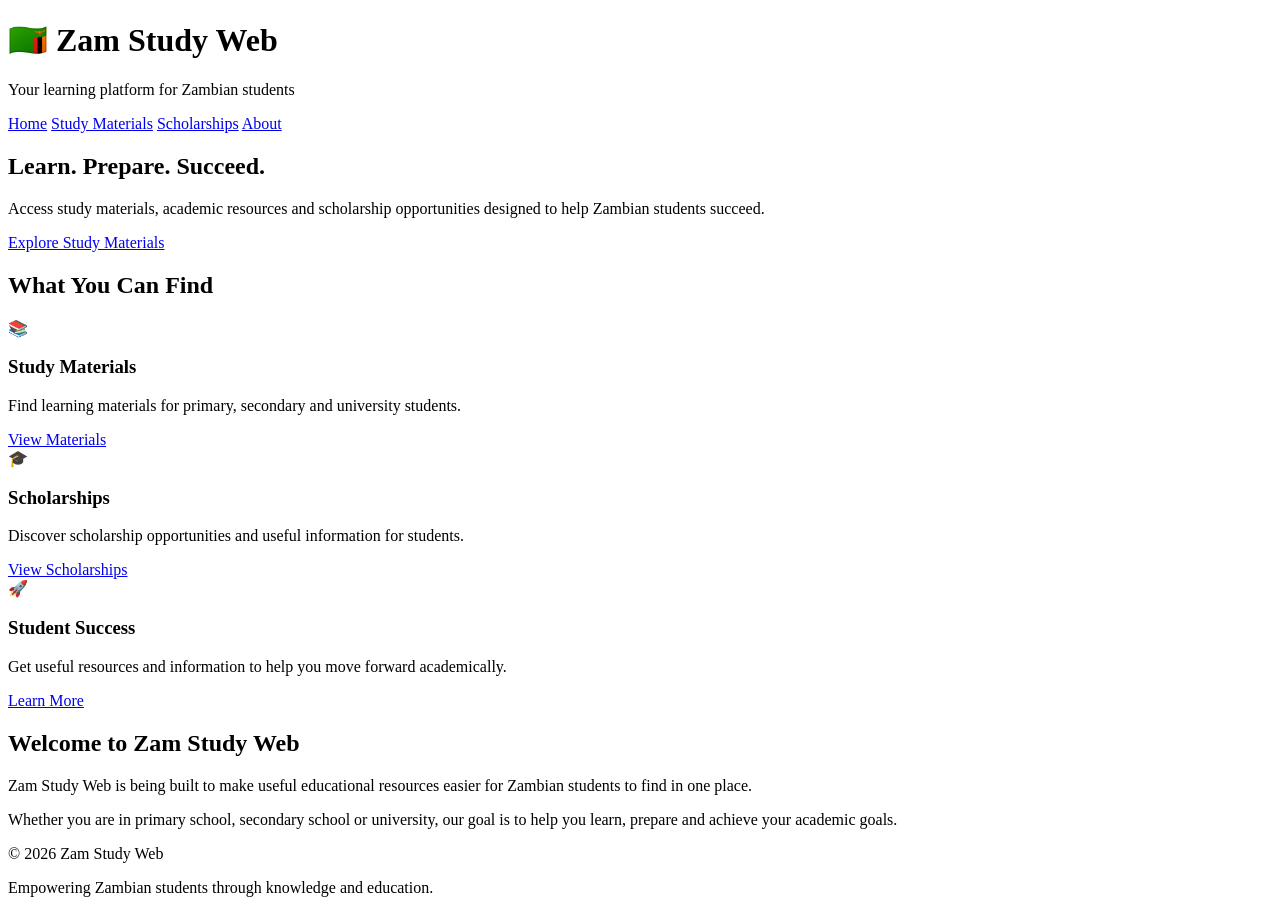
==== commit 8453b340: "Create index.html" ====
--- a/index.html
+++ b/index.html
@@ -1,909 +1,123 @@
 <!DOCTYPE html>
 <html lang="en">
 <head>
-<meta charset="UTF-8">
-<meta name="viewport" content="width=device-width, initial-scale=1.0">
+  <meta charset="UTF-8">
+  <meta name="viewport" content="width=device-width, initial-scale=1.0">
 
-<title>Zam Study Web</title>
+  <title>Zam Study Web | Zambian Student Resources</title>
 
-<style>
+  <meta name="description" content="Zam Study Web provides study materials, scholarships and useful academic resources for students in Zambia.">
 
-/* =========================
-   RESET
-========================= */
-
-* {
-  box-sizing: border-box;
-  margin: 0;
-  padding: 0;
-}
-
-html {
-  scroll-behavior: smooth;
-}
-
-body {
-  font-family: Arial, Helvetica, sans-serif;
-  background: #f5f7fb;
-  color: #172033;
-  line-height: 1.6;
-}
-
-a {
-  text-decoration: none;
-}
-
-
-/* =========================
-   HEADER
-========================= */
-
-header {
-  background: white;
-  border-bottom: 1px solid #ddd;
-  position: sticky;
-  top: 0;
-  z-index: 999;
-}
-
-.header-inner {
-  width: 92%;
-  max-width: 1200px;
-  margin: auto;
-  min-height: 70px;
-
-  display: flex;
-  align-items: center;
-  justify-content: space-between;
-}
-
-.logo {
-  color: #0d47a1;
-  font-size: 22px;
-  font-weight: bold;
-}
-
-
-/* =========================
-   MENU
-========================= */
-
-.menu-btn {
-  display: none;
-
-  width: 44px;
-  height: 44px;
-
-  border: none;
-  border-radius: 8px;
-
-  background: #0d47a1;
-  color: white;
-
-  font-size: 24px;
-  cursor: pointer;
-}
-
-nav {
-  display: flex;
-  align-items: center;
-  gap: 5px;
-}
-
-nav a {
-  color: #333;
-  font-weight: 600;
-  padding: 10px 12px;
-  border-radius: 7px;
-}
-
-nav a:hover {
-  background: #eaf2ff;
-  color: #0d47a1;
-}
-
-
-/* =========================
-   HERO
-========================= */
-
-.hero {
-  background: linear-gradient(135deg, #0d47a1, #1976d2);
-  color: white;
-  padding: 80px 0;
-}
-
-.hero-inner {
-  width: 92%;
-  max-width: 1200px;
-  margin: auto;
-
-  display: grid;
-  grid-template-columns: 1.5fr 1fr;
-  gap: 50px;
-  align-items: center;
-}
-
-.hero-text h1 {
-  font-size: clamp(40px, 7vw, 72px);
-  line-height: 1.05;
-  margin-bottom: 20px;
-}
-
-.hero-text h1 span {
-  color: #ffd54f;
-}
-
-.hero-text p {
-  max-width: 650px;
-  font-size: 19px;
-  color: #eaf2ff;
-  margin-bottom: 30px;
-}
-
-.badge {
-  display: inline-block;
-  padding: 7px 14px;
-  margin-bottom: 20px;
-
-  border: 1px solid rgba(255,255,255,.3);
-  border-radius: 30px;
-
-  background: rgba(255,255,255,.12);
-
-  font-size: 14px;
-}
-
-.buttons {
-  display: flex;
-  flex-wrap: wrap;
-  gap: 12px;
-}
-
-.btn {
-  display: inline-block;
-  padding: 13px 20px;
-  border-radius: 8px;
-  font-weight: bold;
-}
-
-.btn-white {
-  background: white;
-  color: #0d47a1;
-}
-
-.btn-outline {
-  color: white;
-  border: 1px solid white;
-}
-
-
-/* =========================
-   HERO CARD
-========================= */
-
-.hero-card {
-  background: rgba(255,255,255,.12);
-  border: 1px solid rgba(255,255,255,.25);
-  border-radius: 20px;
-
-  padding: 40px 30px;
-  text-align: center;
-}
-
-.hero-card-icon {
-  font-size: 60px;
-  margin-bottom: 15px;
-}
-
-.hero-card h2 {
-  margin-bottom: 10px;
-}
-
-
-/* =========================
-   SECTIONS
-========================= */
-
-.section {
-  padding: 75px 0;
-}
-
-.container {
-  width: 92%;
-  max-width: 1200px;
-  margin: auto;
-}
-
-.section-title {
-  text-align: center;
-  max-width: 700px;
-  margin: 0 auto 45px;
-}
-
-.section-title h2 {
-  font-size: 36px;
-  margin-bottom: 10px;
-}
-
-.section-title p {
-  color: #667085;
-}
-
-
-/* =========================
-   CARDS
-========================= */
-
-.cards {
-  display: grid;
-  grid-template-columns: repeat(3, 1fr);
-  gap: 25px;
-}
-
-.card {
-  background: white;
-  border: 1px solid #e2e5ea;
-  border-radius: 15px;
-  padding: 30px;
-
-  box-shadow: 0 5px 20px rgba(0,0,0,.05);
-}
-
-.card-icon {
-  font-size: 40px;
-  margin-bottom: 15px;
-}
-
-.card h3 {
-  font-size: 21px;
-  margin-bottom: 10px;
-}
-
-.card p {
-  color: #667085;
-  margin-bottom: 20px;
-}
-
-.card-link {
-  color: #0d47a1;
-  font-weight: bold;
-}
-
-
-/* =========================
-   LIGHT SECTION
-========================= */
-
-.light {
-  background: white;
-}
-
-.about {
-  display: grid;
-  grid-template-columns: 1.4fr .8fr;
-  gap: 60px;
-  align-items: center;
-}
-
-.about h2 {
-  font-size: 36px;
-  margin-bottom: 15px;
-}
-
-.about p {
-  color: #667085;
-  margin-bottom: 15px;
-}
-
-.success-box {
-  background: #f5f8ff;
-  border: 1px solid #dce7ff;
-  border-radius: 18px;
-  padding: 35px;
-  text-align: center;
-}
-
-.success-box .icon {
-  font-size: 50px;
-  margin-bottom: 10px;
-}
-
-
-/* =========================
-   CTA
-========================= */
-
-.cta {
-  background: #0d47a1;
-  color: white;
-  text-align: center;
-  padding: 70px 0;
-}
-
-.cta h2 {
-  font-size: 36px;
-  margin-bottom: 12px;
-}
-
-.cta p {
-  color: #dbeafe;
-  margin-bottom: 25px;
-}
-
-
-/* =========================
-   FOOTER
-========================= */
-
-footer {
-  background: #101827;
-  color: white;
-}
-
-.footer-inner {
-  width: 92%;
-  max-width: 1200px;
-  margin: auto;
-
-  padding: 50px 0;
-
-  display: grid;
-  grid-template-columns: 1.5fr 1fr;
-  gap: 50px;
-}
-
-.footer-inner p {
-  color: #aab5c5;
-  max-width: 500px;
-}
-
-.footer-links {
-  display: flex;
-  flex-direction: column;
-  gap: 8px;
-}
-
-.footer-links a {
-  color: #aab5c5;
-}
-
-.footer-bottom {
-  border-top: 1px solid rgba(255,255,255,.1);
-  text-align: center;
-  padding: 18px;
-  color: #94a3b8;
-  font-size: 14px;
-}
-
-
-/* =========================
-   TABLET
-========================= */
-
-@media (max-width: 900px) {
-
-  .hero-inner {
-    grid-template-columns: 1fr;
-    text-align: center;
-  }
-
-  .hero-text p {
-    margin-left: auto;
-    margin-right: auto;
-  }
-
-  .buttons {
-    justify-content: center;
-  }
-
-  .hero-card {
-    max-width: 500px;
-    width: 100%;
-    margin: auto;
-  }
-
-  .cards {
-    grid-template-columns: repeat(2, 1fr);
-  }
-
-  .about {
-    grid-template-columns: 1fr;
-  }
-}
-
-
-/* =========================
-   PHONE
-========================= */
-
-@media (max-width: 700px) {
-
-  .header-inner {
-    min-height: 64px;
-  }
-
-  .logo {
-    font-size: 19px;
-  }
-
-  .menu-btn {
-    display: block;
-  }
-
-  nav {
-    display: none;
-
-    position: absolute;
-    left: 0;
-    top: 64px;
-
-    width: 100%;
-
-    background: white;
-
-    padding: 10px 4%;
-
-    border-top: 1px solid #ddd;
-    border-bottom: 1px solid #ddd;
-
-    box-shadow: 0 8px 20px rgba(0,0,0,.08);
-
-    flex-direction: column;
-    align-items: stretch;
-  }
-
-  nav.open {
-    display: flex;
-  }
-
-  nav a {
-    width: 100%;
-    padding: 13px;
-  }
-
-  .hero {
-    padding: 55px 0;
-  }
-
-  .hero-inner {
-    width: 90%;
-  }
-
-  .hero-text h1 {
-    font-size: 46px;
-  }
-
-  .hero-text p {
-    font-size: 17px;
-  }
-
-  .buttons {
-    flex-direction: column;
-  }
-
-  .btn {
-    width: 100%;
-    text-align: center;
-  }
-
-  .cards {
-    grid-template-columns: 1fr;
-  }
-
-  .section {
-    padding: 55px 0;
-  }
-
-  .section-title h2 {
-    font-size: 29px;
-  }
-
-  .about h2 {
-    font-size: 29px;
-  }
-
-  .footer-inner {
-    grid-template-columns: 1fr;
-  }
-}
-
-
-/* =========================
-   SMALL PHONE
-========================= */
-
-@media (max-width: 400px) {
-
-  .hero-text h1 {
-    font-size: 40px;
-  }
-
-  .logo {
-    font-size: 17px;
-  }
-}
-
-</style>
+  <link rel="stylesheet" href="style.css">
 </head>
-
 
 <body>
 
+  <header class="site-header">
+    <div class="container">
+      <h1>🇿🇲 Zam Study Web</h1>
+      <p>Your learning platform for Zambian students</p>
+    </div>
+  </header>
 
-<!-- HEADER -->
+  <nav class="navbar">
+    <div class="container nav-container">
+      <a href="index.html">Home</a>
+      <a href="study-materials.html">Study Materials</a>
+      <a href="scholarships.html">Scholarships</a>
+      <a href="about.html">About</a>
+    </div>
+  </nav>
 
-<header>
+  <main>
 
-  <div class="header-inner">
+    <section class="hero">
+      <div class="container">
+        <h2>Learn. Prepare. Succeed.</h2>
+        <p>
+          Access study materials, academic resources and scholarship
+          opportunities designed to help Zambian students succeed.
+        </p>
 
-    <a href="index.html" class="logo">
-      🇿🇲 Zam Study Web
-    </a>
+        <a href="study-materials.html" class="button">
+          Explore Study Materials
+        </a>
+      </div>
+    </section>
 
-    <button class="menu-btn" onclick="toggleMenu()">
-      ☰
-    </button>
+    <section class="features">
+      <div class="container">
 
-    <nav id="navigation">
+        <h2>What You Can Find</h2>
 
-      <a href="index.html">Home</a>
+        <div class="card-grid">
 
-      <a href="study-materials.html">
-        Study Materials
-      </a>
+          <div class="card">
+            <div class="card-icon">📚</div>
+            <h3>Study Materials</h3>
+            <p>
+              Find learning materials for primary, secondary and
+              university students.
+            </p>
+            <a href="study-materials.html" class="card-button">
+              View Materials
+            </a>
+          </div>
 
-      <a href="scholarships.html">
-        Scholarships
-      </a>
+          <div class="card">
+            <div class="card-icon">🎓</div>
+            <h3>Scholarships</h3>
+            <p>
+              Discover scholarship opportunities and useful information
+              for students.
+            </p>
+            <a href="scholarships.html" class="card-button">
+              View Scholarships
+            </a>
+          </div>
 
-      <a href="tools.html">
-        Student Tools
-      </a>
+          <div class="card">
+            <div class="card-icon">🚀</div>
+            <h3>Student Success</h3>
+            <p>
+              Get useful resources and information to help you move
+              forward academically.
+            </p>
+            <a href="about.html" class="card-button">
+              Learn More
+            </a>
+          </div>
 
-      <a href="about.html">
-        About
-      </a>
-
-      <a href="contact.html">
-        Contact
-      </a>
-
-    </nav>
-
-  </div>
-
-</header>
-
-
-<!-- HERO -->
-
-<section class="hero">
-
-  <div class="hero-inner">
-
-    <div class="hero-text">
-
-      <div class="badge">
-        🇿🇲 Made for Zambian Students
-      </div>
-
-      <h1>
-        Learn. Grow.
-        <span>Succeed.</span>
-      </h1>
-
-      <p>
-        Your simple online platform for study materials,
-        scholarships and useful academic resources.
-      </p>
-
-      <div class="buttons">
-
-        <a
-          href="study-materials.html"
-          class="btn btn-white">
-          📚 Explore Study Materials
-        </a>
-
-        <a
-          href="scholarships.html"
-          class="btn btn-outline">
-          🎓 Find Scholarships
-        </a>
+        </div>
 
       </div>
+    </section>
 
-    </div>
-
-
-    <div class="hero-card">
-
-      <div class="hero-card-icon">
-        🎓
-      </div>
-
-      <h2>
-        Your Education Hub
-      </h2>
-
-      <p>
-        Resources designed to help Zambian students
-        study smarter and work towards their goals.
-      </p>
-
-    </div>
-
-  </div>
-
-</section>
-
-
-<!-- FEATURES -->
-
-<section class="section">
-
-  <div class="container">
-
-    <div class="section-title">
-
-      <h2>
-        Everything You Need to Study Better
-      </h2>
-
-      <p>
-        Explore the main resources available on
-        Zam Study Web.
-      </p>
-
-    </div>
-
-
-    <div class="cards">
-
-
-      <div class="card">
-
-        <div class="card-icon">
-          📚
-        </div>
-
-        <h3>
-          Study Materials
-        </h3>
+    <section class="welcome">
+      <div class="container">
+        <h2>Welcome to Zam Study Web</h2>
 
         <p>
-          Find notes, modules, past papers and
-          other academic resources.
-        </p>
-
-        <a
-          href="study-materials.html"
-          class="card-link">
-          View Materials →
-        </a>
-
-      </div>
-
-
-      <div class="card">
-
-        <div class="card-icon">
-          🎓
-        </div>
-
-        <h3>
-          Scholarships
-        </h3>
-
-        <p>
-          Discover scholarship opportunities and
-          useful application information.
-        </p>
-
-        <a
-          href="scholarships.html"
-          class="card-link">
-          View Scholarships →
-        </a>
-
-      </div>
-
-
-      <div class="card">
-
-        <div class="card-icon">
-          🧮
-        </div>
-
-        <h3>
-          Student Tools
-        </h3>
-
-        <p>
-          Useful tools and resources to make
-          studying easier.
-        </p>
-
-        <a
-          href="tools.html"
-          class="card-link">
-          Explore Tools →
-        </a>
-
-      </div>
-
-
-    </div>
-
-  </div>
-
-</section>
-
-
-<!-- ABOUT -->
-
-<section class="section light">
-
-  <div class="container">
-
-    <div class="about">
-
-      <div>
-
-        <div class="badge"
-             style="color:#0d47a1;background:#eaf2ff;border:none;">
-          ABOUT ZAM STUDY WEB
-        </div>
-
-        <h2>
-          Built With Zambian Students in Mind
-        </h2>
-
-        <p>
-          Finding useful educational resources online
-          can sometimes be difficult.
+          Zam Study Web is being built to make useful educational
+          resources easier for Zambian students to find in one place.
         </p>
 
         <p>
-          Zam Study Web brings important academic
-          resources together in one simple place.
+          Whether you are in primary school, secondary school or
+          university, our goal is to help you learn, prepare and
+          achieve your academic goals.
         </p>
+      </div>
+    </section>
 
-        <a
-          href="about.html"
-          class="btn"
-          style="background:#0d47a1;color:white;">
-          Learn More
-        </a>
+  </main>
 
-      </div>
-
-
-      <div class="success-box">
-
-        <div class="icon">
-          🌟
-        </div>
-
-        <h3>
-          Your Success Matters
-        </h3>
-
-        <p>
-          Study consistently, keep learning and
-          work towards your academic goals.
-        </p>
-
-      </div>
-
+  <footer>
+    <div class="container">
+      <p>© 2026 Zam Study Web</p>
+      <p>Empowering Zambian students through knowledge and education.</p>
     </div>
-
-  </div>
-
-</section>
-
-
-<!-- CTA -->
-
-<section class="cta">
-
-  <div class="container">
-
-    <h2>
-      Ready to Start Learning?
-    </h2>
-
-    <p>
-      Explore our study resources and take the
-      next step towards your academic goals.
-    </p>
-
-    <a
-      href="study-materials.html"
-      class="btn btn-white">
-      Start Studying →
-    </a>
-
-  </div>
-
-</section>
-
-
-<!-- FOOTER -->
-
-<footer>
-
-  <div class="footer-inner">
-
-    <div>
-
-      <h3>
-        🇿🇲 Zam Study Web
-      </h3>
-
-      <p>
-        Empowering Zambian students through
-        knowledge, resources and education.
-      </p>
-
-    </div>
-
-
-    <div class="footer-links">
-
-      <strong>
-        Quick Links
-      </strong>
-
-      <a href="index.html">Home</a>
-
-      <a href="study-materials.html">
-        Study Materials
-      </a>
-
-      <a href="scholarships.html">
-        Scholarships
-      </a>
-
-      <a href="tools.html">
-        Student Tools
-      </a>
-
-      <a href="about.html">
-        About
-      </a>
-
-      <a href="contact.html">
-        Contact
-      </a>
-
-    </div>
-
-  </div>
-
-
-  <div class="footer-bottom">
-
-    © 2026 Zam Study Web. All rights reserved.
-
-  </div>
-
-</footer>
-
-
-<script>
-
-function toggleMenu() {
-
-  const menu = document.getElementById("navigation");
-
-  menu.classList.toggle("open");
-
-}
-
-</script>
-
+  </footer>
 
 </body>
 </html>
